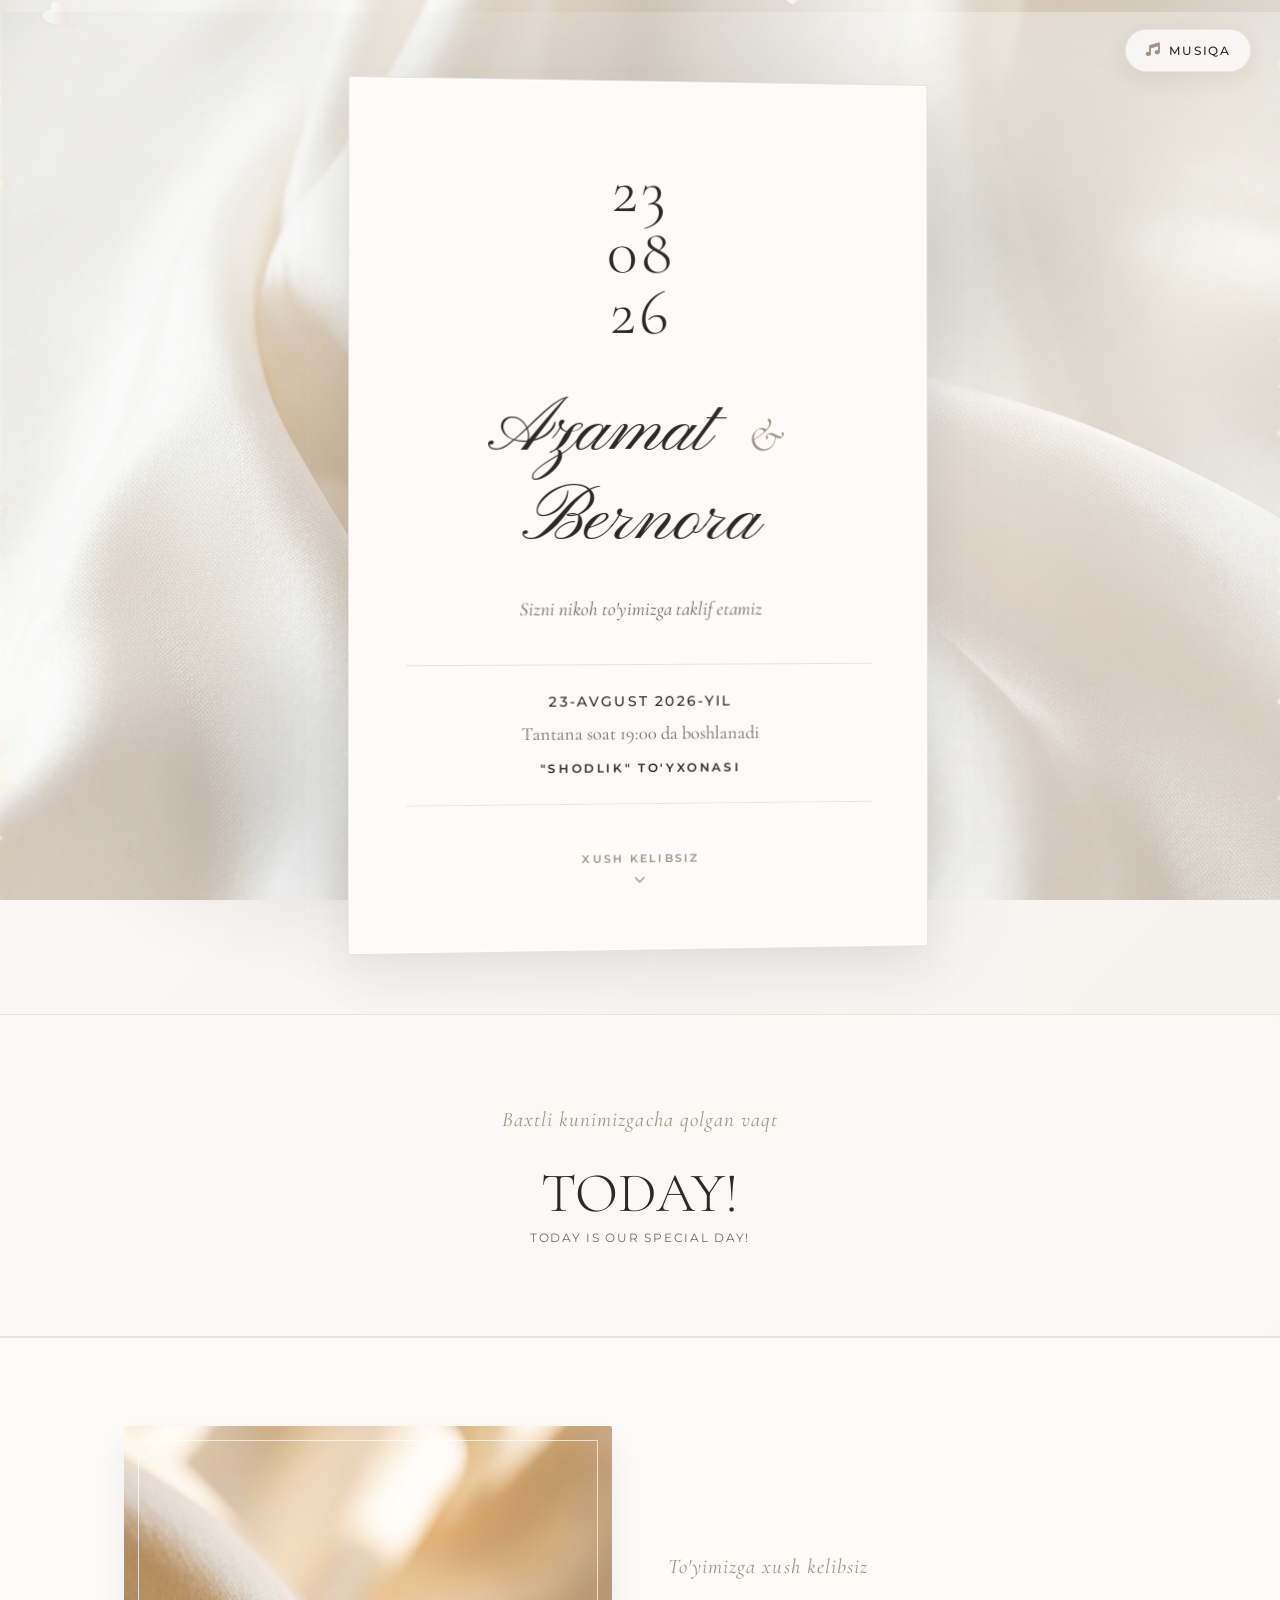
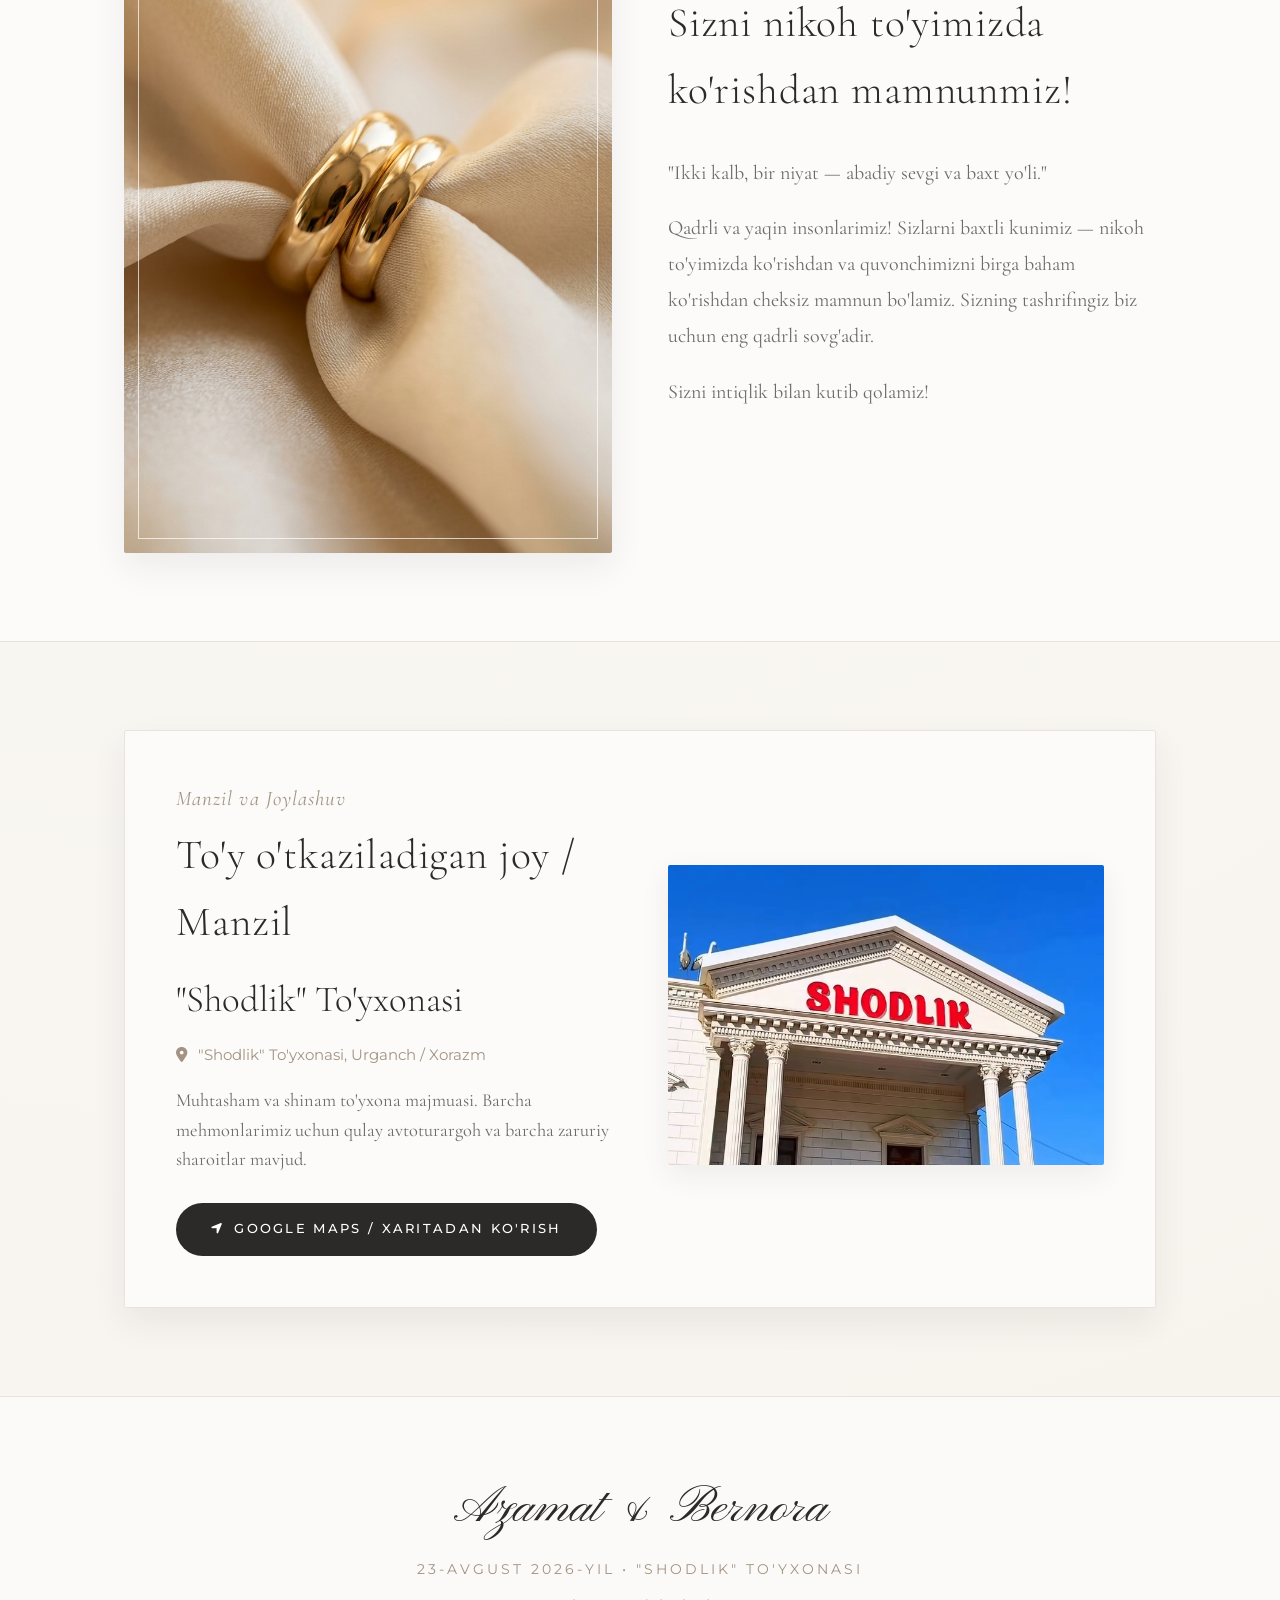
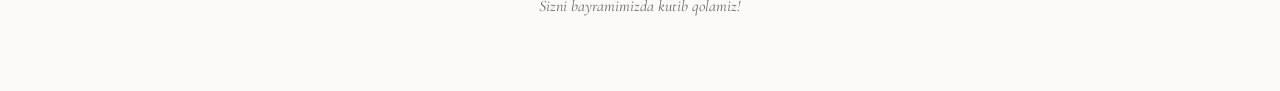
==== index.html @ 4d007c78 "Add files via upload" ====
<!DOCTYPE html>
<html lang="uz">
<head>
    <meta charset="UTF-8">
    <meta name="viewport" content="width=device-width, initial-scale=1.0, maximum-scale=1.0, user-scalable=no">
    <title>Azamat & Bernora — Nikoh To'yiga Taklifnoma | 23-Avgust 2026</title>
    <meta name="description" content="Azamat va Bernoraning nikoh to'yiga taklifnoma. 23-Avgust 2026-yil, 'Shodlik' To'yxonasi.">
    
    <!-- Google Fonts -->
    <link rel="preconnect" href="https://fonts.googleapis.com">
    <link rel="preconnect" href="https://fonts.gstatic.com" crossorigin>
    <link href="https://fonts.googleapis.com/css2?family=Alex+Brush&family=Cormorant+Garamond:ital,wght@0,300;0,400;0,500;0,600;1,300;1,400&family=Montserrat:wght@200;300;400;500;600&family=Pinyon+Script&display=swap" rel="stylesheet">
    
    <!-- Font Awesome Icons -->
    <link rel="stylesheet" href="https://cdnjs.cloudflare.com/ajax/libs/font-awesome/6.4.0/css/all.min.css">
    
    <!-- Stylesheet -->
    <link rel="stylesheet" href="styles.css">
</head>
<body>

    <!-- Preloaded Audio Element -->
    <audio id="bgAudio" preload="auto" loop>
        <source src="assets/music.mp3" type="audio/mpeg">
    </audio>

    <!-- LAYER 1: Dynamic Light Flares & Dust Particles Canvas -->
    <canvas id="lightDustCanvas" class="light-dust-canvas"></canvas>

    <!-- LAYER 2: Gentle Floating Organic Petals Canvas -->
    <canvas id="petalsCanvas" class="petals-canvas"></canvas>

    <!-- Floating Background Sunlight Flare -->
    <div class="sun-flare"></div>

    <!-- Ambient Audio Player Toggle -->
    <div class="audio-control" id="audioToggle" title="Musiqa">
        <div class="audio-icon">
            <i class="fas fa-music"></i>
        </div>
        <span class="audio-text">Musiqa</span>
        <div class="sound-wave hidden" id="soundWave">
            <span></span><span></span><span></span>
        </div>
    </div>

    <!-- MAIN PARALLAX WRAPPER -->
    <div class="page-wrapper" id="parallaxWrapper">

        <!-- ==========================================================================
             SECTION 1: HERO INVITATION CARD (AZAMAT & BERNARA • 23 AUGUST 2026 • 19:00)
             ========================================================================== -->
        <section class="hero-section" id="hero">
            
            <!-- Parallax Layer 2: Automatic Breathing Sunlight Shadow Overlay -->
            <div class="decor-layer" id="decorLayer" data-speed="0.3">
                <div class="sun-shadow-overlay"></div>
                <!-- Organic Soft Leaf Shadow Shapes -->
                <div class="leaf-shadow shadow-top-right"></div>
                <div class="leaf-shadow shadow-bottom-left"></div>
            </div>

            <!-- Parallax Layer 3: Automatic Smooth Floating Invitation Card -->
            <div class="card-container" id="cardContainer" data-speed="1.0">
                
                <!-- Card Drop Shadow -->
                <div class="card-shadow" id="cardShadow"></div>

                <!-- Main Paper Invitation Card -->
                <article class="invitation-card" id="heroCard">

                    <!-- Vertical Stylized Date (23 / 08 / 26) -->
                    <div class="date-vertical-badge">
                        <span class="date-num">23</span>
                        <span class="date-num">08</span>
                        <span class="date-num">26</span>
                    </div>

                    <!-- Calligraphy Couple Names -->
                    <h1 class="couple-names">
                        <span class="name-mary">Azamat</span>
                        <span class="ampersand">&</span>
                        <span class="name-tobias">Bernora</span>
                    </h1>

                    <!-- Invitation Lead Text -->
                    <p class="invite-lead">
                        Sizni nikoh to'yimizga taklif etamiz
                    </p>

                    <!-- Date / Time / Location Details -->
                    <div class="event-hero-meta">
                        <div class="meta-date">23-Avgust 2026-yil</div>
                        <div class="meta-time">Tantana soat 19:00 da boshlanadi</div>
                        <div class="meta-location">"SHODLIK" TO'YXONASI</div>
                    </div>

                    <!-- Scroll Indicator -->
                    <a href="#countdown" class="scroll-down-btn" aria-label="Xush kelibsiz">
                        <span>XUSH KELIBSIZ</span>
                        <i class="fas fa-chevron-down"></i>
                    </a>
                </article>
            </div>
        </section>

        <!-- ==========================================================================
             COUNTDOWN TIMER SECTION
             ========================================================================== -->
        <section class="section countdown-section reveal" id="countdown">
            <div class="container text-center">
                <span class="section-subtitle">Baxtli kunimizgacha qolgan vaqt</span>
                <div class="timer-grid" id="countdownTimer">
                    <div class="timer-box">
                        <span class="timer-number" id="days">00</span>
                        <span class="timer-label">kun / days</span>
                    </div>
                    <div class="timer-colon">:</div>
                    <div class="timer-box">
                        <span class="timer-number" id="hours">00</span>
                        <span class="timer-label">soat / hours</span>
                    </div>
                    <div class="timer-colon">:</div>
                    <div class="timer-box">
                        <span class="timer-number" id="minutes">00</span>
                        <span class="timer-label">daqiqa / mins</span>
                    </div>
                    <div class="timer-colon">:</div>
                    <div class="timer-box">
                        <span class="timer-number" id="seconds">00</span>
                        <span class="timer-label">soniya / secs</span>
                    </div>
                </div>
            </div>
        </section>

        <!-- ==========================================================================
             SECTION 2: WELCOME SECTION (ПРИВЕТСТВИЕ НА УЗБЕКСКОМ)
             ========================================================================== -->
        <section class="section story-section" id="welcome">
            <div class="container grid-2-col align-center reveal">
                <div class="story-image-wrap">
                    <div class="image-frame">
                        <img src="assets/images/rings.jpg" alt="Nikoh uzuklari" class="story-img">
                    </div>
                </div>
                <div class="story-content">
                    <span class="section-subtitle">To'yimizga xush kelibsiz</span>
                    <h2 class="section-title text-left">Sizni nikoh to'yimizda ko'rishdan mamnunmiz!</h2>
                    <p class="story-text">
                        "Ikki kalb, bir niyat — abadiy sevgi va baxt yo'li."
                    </p>
                    <p class="story-text">
                        Qadrli va yaqin insonlarimiz! Sizlarni baxtli kunimiz — nikoh to'yimizda ko'rishdan va quvonchimizni birga baham ko'rishdan cheksiz mamnun bo'lamiz. Sizning tashrifingiz biz uchun eng qadrli sovg'adir.
                    </p>
                    <p class="story-text">
                        Sizni intiqlik bilan kutib qolamiz!
                    </p>
                </div>
            </div>
        </section>

        <!-- ==========================================================================
             SECTION 3: VENUE & LOCATION SECTION ("SHODLIK" TO'YXONASI)
             ========================================================================== -->
        <section class="section venue-section" id="location">
            <div class="container">
                <div class="venue-card-wrapper grid-2-col align-center reveal">
                    <div class="venue-details">
                        <span class="section-subtitle">Manzil va Joylashuv</span>
                        <h2 class="section-title text-left" style="margin-bottom: 1rem;">To'y o'tkaziladigan joy / Manzil</h2>
                        <h3 class="venue-name">"Shodlik" To'yxonasi</h3>
                        <p class="venue-address">
                            <i class="fas fa-map-marker-alt"></i> "Shodlik" To'yxonasi, Urganch / Xorazm
                        </p>
                        <p class="venue-info">
                            Muhtasham va shinam to'yxona majmuasi. Barcha mehmonlarimiz uchun qulay avtoturargoh va barcha zaruriy sharoitlar mavjud.
                        </p>
                        <div class="venue-buttons">
                            <a href="https://www.google.com/maps/place/Shodlik/@41.5597446,60.5866261,199m/data=!3m1!1e3!4m6!3m5!1s0x41dfc90032ce7e97:0xc4954acc0810d1e5!8m2!3d41.5597502!4d60.5870968!16s%2Fg%2F11y0bfdw9y" target="_blank" rel="noopener noreferrer" class="btn btn-primary">
                                <i class="fas fa-location-arrow"></i> Google Maps / Xaritadan ko'rish
                            </a>
                        </div>
                    </div>
                    <div class="venue-image">
                        <img src="assets/images/venue.png" alt="'Shodlik' To'yxonasi" class="venue-img">
                    </div>

                </div>
            </div>
        </section>

        <!-- ==========================================================================
             FOOTER
             ========================================================================== -->
        <footer class="footer">
            <div class="container text-center">
                <h3 class="footer-names">Azamat & Bernora</h3>
                <p class="footer-date">23-Avgust 2026-yil • "Shodlik" To'yxonasi</p>
                <p class="footer-copy">Sizni bayramimizda kutib qolamiz!</p>
            </div>
        </footer>

    </div>

    <!-- JavaScript -->
    <script src="script.js"></script>
</body>
</html>
---- styles.css ----
/* ==========================================================================
   REFINE ELEGANCE — WEDDING INVITATION STYLESHEET
   Inspiration: Organic Silk, Sunlight, Shadows, Fine Art Calligraphy
   ========================================================================== */

:root {
    /* Color Palette */
    --color-bg-silk: #F7F4EE;
    --color-card-bg: #FCFBF9;
    --color-text-main: #2C2A29;
    --color-text-muted: #6E6A66;
    --color-accent-gold: #C5A059;
    --color-accent-taupe: #A39382;
    --color-border: #E8E3DC;
    --color-shadow: rgba(44, 42, 41, 0.07);
    --color-shadow-deep: rgba(0, 0, 0, 0.12);
    
    /* Typography */
    --font-serif: 'Cormorant Garamond', Georgia, serif;
    --font-script: 'Pinyon Script', 'Alex Brush', cursive;
    --font-sans: 'Montserrat', -apple-system, sans-serif;
    
    /* Layout & Radius */
    --radius-card: 2px;
    --radius-pill: 50px;
    --transition: all 0.5s cubic-bezier(0.16, 1, 0.3, 1);
}

/* Reset & Base Styles */
*, *::before, *::after {
    box-sizing: border-box;
    margin: 0;
    padding: 0;
}

html {
    scroll-behavior: smooth;
    font-size: 16px;
}

body {
    font-family: var(--font-sans);
    background-color: var(--color-bg-silk);
    background-image: url('assets/images/background.jpg');
    background-size: cover;
    background-position: center;
    background-attachment: fixed;
    color: var(--color-text-main);
    line-height: 1.6;
    overflow-x: hidden;
    -webkit-font-smoothing: antialiased;
    perspective: 1000px;
}

/* Silk Texture Overlay Filter */
body::before {
    content: '';
    position: fixed;
    inset: 0;
    background: radial-gradient(circle at 20% 20%, rgba(255, 255, 255, 0.4) 0%, rgba(247, 244, 238, 0.7) 100%);
    pointer-events: none;
    z-index: 0;
}

/* Canvas Overlays */
.light-dust-canvas,
.petals-canvas {
    position: fixed;
    inset: 0;
    pointer-events: none;
    z-index: 5;
}

.petals-canvas {
    z-index: 6;
}

/* Sunlight Lens Flare Background Glow */
.sun-flare {
    position: fixed;
    top: -100px;
    right: -100px;
    width: 600px;
    height: 600px;
    background: radial-gradient(circle, rgba(255, 250, 235, 0.6) 0%, rgba(255, 245, 220, 0.2) 50%, transparent 70%);
    pointer-events: none;
    z-index: 2;
    filter: blur(40px);
    animation: sunGlow 10s infinite alternate ease-in-out;
}

@keyframes sunGlow {
    0% { transform: scale(1) translate(0, 0); opacity: 0.7; }
    100% { transform: scale(1.15) translate(-30px, 30px); opacity: 0.95; }
}

/* ==========================================================================
   LUXURY WELCOME ENVELOPE OVERLAY
   ========================================================================== */
.welcome-overlay {
    position: fixed;
    inset: 0;
    z-index: 9999;
    background-color: var(--color-bg-silk);
    background-image: url('assets/images/background.jpg');
    background-size: cover;
    background-position: center;
    display: flex;
    align-items: center;
    justify-content: center;
    padding: 1.5rem;
    transition: opacity 1s cubic-bezier(0.16, 1, 0.3, 1), transform 1s cubic-bezier(0.16, 1, 0.3, 1);
}

.welcome-overlay.fade-out {
    opacity: 0;
    pointer-events: none;
    transform: scale(1.05);
}

.welcome-card {
    background: var(--color-card-bg);
    border: 1px solid var(--color-border);
    padding: 3.5rem 2.5rem;
    border-radius: var(--radius-card);
    box-shadow: 0 30px 60px rgba(0, 0, 0, 0.12);
    max-width: 440px;
    width: 100%;
    position: relative;
}

.welcome-monogram {
    font-family: var(--font-serif);
    font-size: 2.2rem;
    color: var(--color-accent-taupe);
    letter-spacing: 0.1em;
    margin-bottom: 0.8rem;
    font-style: italic;
}

.welcome-title {
    font-family: var(--font-script);
    font-size: 3.5rem;
    font-weight: 400;
    color: var(--color-text-main);
    line-height: 1.1;
    margin-bottom: 0.5rem;
}

.welcome-subtitle {
    font-family: var(--font-sans);
    font-size: 0.75rem;
    letter-spacing: 0.2em;
    text-transform: uppercase;
    color: var(--color-text-muted);
    margin-bottom: 2.2rem;
}

.btn-welcome {
    background: var(--color-text-main);
    color: #ffffff;
    padding: 1.1rem 2.2rem;
    font-size: 0.85rem;
    letter-spacing: 0.18em;
    width: 100%;
    justify-content: center;
    box-shadow: 0 6px 20px rgba(0, 0, 0, 0.15);
}

.btn-welcome:hover {
    background: var(--color-accent-taupe);
    transform: translateY(-2px);
}

/* Main Container Wrapper */

.page-wrapper {
    position: relative;
    z-index: 10;
    will-change: transform;
}

.container {
    max-width: 1080px;
    margin: 0 auto;
    padding: 0 1.5rem;
}

.grid-2-col {
    display: grid;
    grid-template-columns: 1fr 1fr;
    gap: 3.5rem;
}

.align-center { align-items: center; }
.text-center { text-align: center; }
.text-left { text-align: left; }
.mb-4 { margin-bottom: 2rem; }
.mt-5 { margin-top: 3rem; }

/* Audio Floating Control Button */
.audio-control {
    position: fixed;
    top: 1.8rem;
    right: 1.8rem;
    z-index: 100;
    display: flex;
    align-items: center;
    gap: 0.6rem;
    padding: 0.6rem 1.2rem;
    background: rgba(252, 251, 249, 0.85);
    backdrop-filter: blur(12px);
    border: 1px solid rgba(232, 227, 220, 0.8);
    border-radius: var(--radius-pill);
    box-shadow: 0 6px 25px var(--color-shadow);
    cursor: pointer;
    transition: var(--transition);
}

.audio-control:hover {
    transform: translateY(-2px);
    background: #ffffff;
    box-shadow: 0 8px 30px var(--color-shadow-deep);
}

.audio-icon {
    font-size: 0.85rem;
    color: var(--color-accent-taupe);
}

.audio-text {
    font-size: 0.75rem;
    letter-spacing: 0.15em;
    text-transform: uppercase;
    color: var(--color-text-main);
    font-weight: 500;
}

.sound-wave {
    display: flex;
    align-items: flex-end;
    gap: 2px;
    height: 12px;
}

.sound-wave span {
    width: 2px;
    background-color: var(--color-accent-gold);
    animation: wave 1s infinite ease-in-out;
}

.sound-wave span:nth-child(1) { height: 60%; animation-delay: 0.1s; }
.sound-wave span:nth-child(2) { height: 100%; animation-delay: 0.3s; }
.sound-wave span:nth-child(3) { height: 40%; animation-delay: 0.2s; }

@keyframes wave {
    0%, 100% { transform: scaleY(0.4); }
    50% { transform: scaleY(1); }
}

.hidden { display: none !important; }

/* Section Base */
.section {
    padding: 5.5rem 0;
    position: relative;
}

.section-subtitle {
    display: block;
    font-family: var(--font-serif);
    font-style: italic;
    font-size: 1.3rem;
    color: var(--color-accent-taupe);
    margin-bottom: 0.4rem;
    letter-spacing: 0.05em;
}

.section-title {
    font-family: var(--font-serif);
    font-size: 2.6rem;
    font-weight: 300;
    color: var(--color-text-main);
    margin-bottom: 2rem;
    letter-spacing: 0.02em;
}

/* ==========================================================================
   SECTION 1: HERO INVITATION CARD (CLEAN PAPER CARD)
   ========================================================================== */
.hero-section {
    min-height: 100vh;
    display: flex;
    align-items: center;
    justify-content: center;
    padding: 4.5rem 1.5rem;
    position: relative;
    overflow: hidden;
}

.card-container {
    position: relative;
    max-width: 580px;
    width: 100%;
    z-index: 4;
    perspective: 1200px;
}

.card-shadow {
    position: absolute;
    inset: -20px;
    background: rgba(44, 42, 41, 0.05);
    filter: blur(35px);
    border-radius: 30px;
    z-index: 1;
}

.invitation-card {
    position: relative;
    z-index: 2;
    background-color: var(--color-card-bg);
    padding: 5rem 3.5rem 4rem;
    border-radius: var(--radius-card);
    box-shadow: 
        0 25px 50px rgba(0, 0, 0, 0.06),
        0 2px 6px rgba(0, 0, 0, 0.02),
        inset 0 0 0 1px rgba(255, 255, 255, 0.9);
    text-align: center;
    border: 1px solid var(--color-border);
    transition: transform 0.6s cubic-bezier(0.16, 1, 0.3, 1), box-shadow 0.6s ease;
    transform-style: preserve-3d;
}

.invitation-card:hover {
    box-shadow: 0 35px 70px rgba(0, 0, 0, 0.1);
}



/* Dynamic Sunlight & Organic Leaf Shadows Layer */
.decor-layer {
    position: absolute;
    inset: 0;
    pointer-events: none;
    z-index: 2;
    overflow: hidden;
}

.leaf-shadow {
    position: absolute;
    pointer-events: none;
    background: radial-gradient(ellipse at center, rgba(44, 42, 41, 0.14) 0%, rgba(44, 42, 41, 0.04) 55%, transparent 80%);
    filter: blur(25px);
    border-radius: 50%;
    animation: shadowBreathe 10s infinite ease-in-out alternate;
}

.shadow-top-right {
    top: 5%;
    right: 5%;
    width: 450px;
    height: 350px;
    transform: rotate(-20deg);
}

.shadow-bottom-left {
    bottom: 8%;
    left: 5%;
    width: 400px;
    height: 300px;
    transform: rotate(15deg);
    animation-delay: 4s;
}

@keyframes shadowBreathe {
    0% { transform: scale(1) translate(0, 0) rotate(0deg); opacity: 0.7; }
    50% { transform: scale(1.1) translate(15px, 20px) rotate(3deg); opacity: 0.9; }
    100% { transform: scale(0.95) translate(-10px, -10px) rotate(-2deg); opacity: 0.6; }
}

/* Dynamic Leaf & Shadow Overlay over Card */
.sun-shadow-overlay {
    position: absolute;
    inset: 0;
    background: 
        radial-gradient(ellipse at 85% 15%, rgba(255, 255, 255, 0.4) 0%, transparent 60%),
        linear-gradient(135deg, rgba(0, 0, 0, 0.02) 0%, transparent 40%, rgba(0, 0, 0, 0.01) 100%);
    pointer-events: none;
}


/* Main Card Container */
.card-container {
    position: relative;
    max-width: 580px;
    width: 100%;
    z-index: 4;
    perspective: 1200px;
}

.card-shadow {
    position: absolute;
    inset: -20px;
    background: rgba(44, 42, 41, 0.05);
    filter: blur(35px);
    border-radius: 30px;
    z-index: 1;
}

.invitation-card {
    position: relative;
    z-index: 2;
    background-color: var(--color-card-bg);
    padding: 5rem 3.5rem 4rem;
    border-radius: var(--radius-card);
    box-shadow: 
        0 25px 50px rgba(0, 0, 0, 0.06),
        0 2px 6px rgba(0, 0, 0, 0.02),
        inset 0 0 0 1px rgba(255, 255, 255, 0.9);
    text-align: center;
    border: 1px solid var(--color-border);
    transition: transform 0.6s cubic-bezier(0.16, 1, 0.3, 1), box-shadow 0.6s ease;
    transform-style: preserve-3d;
}

.invitation-card:hover {
    box-shadow: 0 35px 70px rgba(0, 0, 0, 0.1);
}

/* Vertical Date (10 / 05 / 26 matching reference image_0.png) */
.date-vertical-badge {
    display: flex;
    flex-direction: column;
    align-items: center;
    justify-content: center;
    gap: 0rem;
    margin-bottom: 2.8rem;
}

.date-num {
    font-family: var(--font-serif);
    font-size: 4rem;
    font-weight: 300;
    line-height: 0.95;
    color: var(--color-text-main);
    letter-spacing: 0.05em;
}

.card-header-subtitle {
    font-family: var(--font-sans);
    font-size: 0.72rem;
    font-weight: 400;
    letter-spacing: 0.2em;
    text-transform: lowercase;
    color: var(--color-text-muted);
    margin-bottom: 1.4rem;
}

/* Calligraphy Couple Names (Mary & Tobias) */
.couple-names {
    font-family: var(--font-script);
    font-size: 4.8rem;
    font-weight: 400;
    color: var(--color-text-main);
    line-height: 1.15;
    margin-bottom: 1.8rem;
    word-spacing: 0.1em;
}

.couple-names .ampersand {
    font-family: var(--font-serif);
    font-style: italic;
    font-size: 3rem;
    color: var(--color-accent-taupe);
    margin: 0 0.5rem;
    font-weight: 300;
}

.invite-lead {
    font-family: var(--font-serif);
    font-size: 1.2rem;
    color: var(--color-text-muted);
    font-style: italic;
    margin-bottom: 2.5rem;
    max-width: 440px;
    margin-left: auto;
    margin-right: auto;
}

.event-hero-meta {
    border-top: 1px solid var(--color-border);
    border-bottom: 1px solid var(--color-border);
    padding: 1.6rem 0;
    margin-bottom: 2.5rem;
}

.meta-date {
    font-family: var(--font-sans);
    font-size: 0.85rem;
    font-weight: 500;
    letter-spacing: 0.16em;
    text-transform: uppercase;
    color: var(--color-text-main);
    margin-bottom: 0.4rem;
}

.meta-time {
    font-family: var(--font-serif);
    font-size: 1.15rem;
    color: var(--color-text-muted);
    margin-bottom: 0.6rem;
}

.meta-location {
    font-family: var(--font-sans);
    font-size: 0.75rem;
    font-weight: 600;
    letter-spacing: 0.22em;
    text-transform: uppercase;
    color: var(--color-text-main);
}

.card-footer-note {
    font-family: var(--font-sans);
    font-size: 0.8rem;
    letter-spacing: 0.28em;
    text-transform: lowercase;
    color: var(--color-text-muted);
    margin-bottom: 2.5rem;
}

.scroll-down-btn {
    display: inline-flex;
    flex-direction: column;
    align-items: center;
    gap: 0.4rem;
    text-decoration: none;
    color: var(--color-accent-taupe);
    font-size: 0.7rem;
    letter-spacing: 0.2em;
    font-weight: 600;
    transition: var(--transition);
}

.scroll-down-btn i {
    animation: bounce 2s infinite;
}

.scroll-down-btn:hover {
    color: var(--color-text-main);
}

@keyframes bounce {
    0%, 20%, 50%, 80%, 100% { transform: translateY(0); }
    40% { transform: translateY(6px); }
    60% { transform: translateY(3px); }
}

/* ==========================================================================
   COUNTDOWN TIMER
   ========================================================================== */
.countdown-section {
    background: rgba(252, 251, 249, 0.6);
    backdrop-filter: blur(8px);
    border-top: 1px solid var(--color-border);
    border-bottom: 1px solid var(--color-border);
}

.timer-grid {
    display: flex;
    align-items: center;
    justify-content: center;
    gap: 1.8rem;
    margin-top: 1.8rem;
}

.timer-box {
    display: flex;
    flex-direction: column;
    align-items: center;
    min-width: 95px;
}

.timer-number {
    font-family: var(--font-serif);
    font-size: 3.5rem;
    font-weight: 300;
    color: var(--color-text-main);
    line-height: 1;
}

.timer-label {
    font-size: 0.72rem;
    letter-spacing: 0.15em;
    text-transform: uppercase;
    color: var(--color-text-muted);
    margin-top: 0.5rem;
}

.timer-colon {
    font-family: var(--font-serif);
    font-size: 2.8rem;
    color: var(--color-accent-taupe);
    margin-bottom: 1.5rem;
}

/* ==========================================================================
   TIMELINE SCHEDULE & VENUE MAP
   ========================================================================== */
.timeline-wrapper {
    max-width: 720px;
    margin: 3rem auto 0;
    position: relative;
}

.timeline-wrapper::before {
    content: '';
    position: absolute;
    top: 0;
    bottom: 0;
    left: 110px;
    width: 1px;
    background: var(--color-border);
}

.timeline-item {
    display: flex;
    align-items: flex-start;
    gap: 2.5rem;
    margin-bottom: 2.5rem;
    position: relative;
}

.time-badge {
    min-width: 85px;
    font-family: var(--font-serif);
    font-size: 1.45rem;
    color: var(--color-accent-taupe);
    text-align: right;
    font-weight: 500;
}

.timeline-card {
    background: var(--color-card-bg);
    padding: 1.6rem 2rem;
    border-radius: var(--radius-card);
    border: 1px solid var(--color-border);
    box-shadow: 0 4px 18px var(--color-shadow);
    flex: 1;
    position: relative;
    transition: var(--transition);
}

.timeline-card:hover {
    transform: translateX(4px);
    box-shadow: 0 8px 25px var(--color-shadow-deep);
}

.timeline-card h3 {
    font-family: var(--font-serif);
    font-size: 1.45rem;
    font-weight: 400;
    color: var(--color-text-main);
    margin-bottom: 0.4rem;
}

.timeline-card p {
    font-size: 0.9rem;
    color: var(--color-text-muted);
}

.icon-circle {
    position: absolute;
    left: -48px;
    top: 1.3rem;
    width: 32px;
    height: 32px;
    border-radius: 50%;
    background: var(--color-card-bg);
    border: 1px solid var(--color-accent-taupe);
    display: flex;
    align-items: center;
    justify-content: center;
    font-size: 0.75rem;
    color: var(--color-accent-taupe);
}

/* Venue Card */
.venue-card-wrapper {
    background: var(--color-card-bg);
    border: 1px solid var(--color-border);
    border-radius: var(--radius-card);
    padding: 3.2rem;
    box-shadow: 0 15px 35px var(--color-shadow);
}

.venue-name {
    font-family: var(--font-serif);
    font-size: 2.3rem;
    font-weight: 300;
    margin-bottom: 0.8rem;
}

.venue-address {
    font-size: 0.95rem;
    color: var(--color-accent-taupe);
    margin-bottom: 1.2rem;
}

.venue-address i { margin-right: 0.4rem; }

.venue-info {
    font-family: var(--font-serif);
    font-size: 1.15rem;
    color: var(--color-text-muted);
    margin-bottom: 1.8rem;
}

.btn {
    display: inline-flex;
    align-items: center;
    gap: 0.6rem;
    padding: 1rem 2.2rem;
    font-family: var(--font-sans);
    font-size: 0.8rem;
    letter-spacing: 0.18em;
    text-transform: uppercase;
    font-weight: 500;
    border-radius: var(--radius-pill);
    text-decoration: none;
    cursor: pointer;
    transition: var(--transition);
    border: none;
}

.btn-primary {
    background: var(--color-text-main);
    color: #ffffff;
}

.btn-primary:hover {
    background: var(--color-accent-taupe);
    transform: translateY(-2px);
    box-shadow: 0 8px 25px rgba(0,0,0,0.15);
}

.venue-img {
    width: 100%;
    border-radius: var(--radius-card);
    object-fit: cover;
    height: 300px;
    box-shadow: 0 10px 30px var(--color-shadow);
}

/* ==========================================================================
   SECTION 3: OUR STORY & PHOTO
   ========================================================================== */
.story-section {
    background: var(--color-card-bg);
    border-top: 1px solid var(--color-border);
    border-bottom: 1px solid var(--color-border);
}

.image-frame {
    position: relative;
    border-radius: var(--radius-card);
    overflow: hidden;
    box-shadow: 0 15px 35px var(--color-shadow);
}

.image-frame::after {
    content: '';
    position: absolute;
    inset: 14px;
    border: 1px solid rgba(255, 255, 255, 0.7);
    pointer-events: none;
}

.story-img {
    width: 100%;
    height: auto;
    display: block;
    object-fit: cover;
    transition: var(--transition);
}

.story-img:hover {
    transform: scale(1.03);
}

.story-text {
    font-family: var(--font-serif);
    font-size: 1.25rem;
    color: var(--color-text-muted);
    line-height: 1.8;
    margin-bottom: 1.2rem;
}

/* ==========================================================================
   DRESS CODE
   ========================================================================== */
.dresscode-desc {
    max-width: 620px;
    margin: 0 auto 2.8rem;
    font-family: var(--font-serif);
    font-size: 1.2rem;
    color: var(--color-text-muted);
}

.palette-grid {
    display: flex;
    justify-content: center;
    gap: 2.2rem;
    flex-wrap: wrap;
}

.palette-swatch {
    display: flex;
    flex-direction: column;
    align-items: center;
    gap: 0.8rem;
}

.swatch-circle {
    width: 68px;
    height: 68px;
    border-radius: 50%;
    background-color: var(--swatch-color);
    box-shadow: 0 6px 20px var(--color-shadow);
    border: 3px solid #ffffff;
    transition: var(--transition);
}

.palette-swatch:hover .swatch-circle {
    transform: scale(1.15) translateY(-3px);
    box-shadow: 0 10px 25px var(--color-shadow-deep);
}

.swatch-name {
    font-size: 0.75rem;
    letter-spacing: 0.1em;
    text-transform: uppercase;
    color: var(--color-text-muted);
}

/* ==========================================================================
   SECTION 4: RSVP REGISTRATION (MATCHING HERO CARD STYLE)
   ========================================================================== */
.rsvp-card {
    padding: 4.5rem 3.5rem !important;
}

.rsvp-intro {
    font-family: var(--font-serif);
    font-size: 1.2rem;
    color: var(--color-text-muted);
    font-style: italic;
    margin-bottom: 2.8rem;
}

.rsvp-form {
    text-align: left;
    display: flex;
    flex-direction: column;
    gap: 2rem;
}

.form-group label {
    display: block;
    font-size: 0.8rem;
    letter-spacing: 0.12em;
    text-transform: uppercase;
    font-weight: 600;
    color: var(--color-text-main);
    margin-bottom: 0.7rem;
}

.form-group input[type="text"],
.form-group select {
    width: 100%;
    padding: 1rem 1.3rem;
    border: 1px solid var(--color-border);
    border-radius: 4px;
    font-family: var(--font-sans);
    font-size: 0.95rem;
    background: #FAFAFA;
    color: var(--color-text-main);
    transition: var(--transition);
}

.form-group input[type="text"]:focus,
.form-group select:focus {
    outline: none;
    border-color: var(--color-accent-taupe);
    background: #ffffff;
    box-shadow: 0 0 0 3px rgba(163, 147, 130, 0.18);
}

.radio-options {
    display: flex;
    flex-direction: column;
    gap: 0.9rem;
}

.radio-card {
    display: flex;
    align-items: center;
    gap: 0.9rem;
    padding: 1rem 1.3rem;
    border: 1px solid var(--color-border);
    border-radius: 4px;
    cursor: pointer;
    transition: var(--transition);
    background: #FAFAFA;
}

.radio-card:hover {
    border-color: var(--color-accent-taupe);
    background: #ffffff;
    transform: translateY(-1px);
}

.radio-card input {
    accent-color: var(--color-accent-taupe);
    width: 18px;
    height: 18px;
}

.checkbox-options {
    display: grid;
    grid-template-columns: 1fr 1fr;
    gap: 0.9rem;
}

.checkbox-card {
    display: flex;
    align-items: center;
    gap: 0.7rem;
    font-size: 0.88rem;
    cursor: pointer;
}

.checkbox-card input {
    accent-color: var(--color-accent-taupe);
    width: 16px;
    height: 16px;
}

.btn-submit {
    width: 100%;
    justify-content: center;
    background: var(--color-text-main);
    color: #ffffff;
    margin-top: 1rem;
    padding: 1.15rem;
    font-size: 0.85rem;
}

.btn-submit:hover {
    background: var(--color-accent-taupe);
}

/* Footer */
.footer {
    padding: 4.5rem 0;
    border-top: 1px solid var(--color-border);
    background: rgba(252, 251, 249, 0.85);
}

.footer-names {
    font-family: var(--font-script);
    font-size: 3.2rem;
    font-weight: 400;
    color: var(--color-text-main);
    margin-bottom: 0.5rem;
}

.footer-date {
    font-size: 0.85rem;
    letter-spacing: 0.22em;
    color: var(--color-accent-taupe);
    margin-bottom: 0.8rem;
    text-transform: uppercase;
}

.footer-copy {
    font-family: var(--font-serif);
    font-style: italic;
    color: var(--color-text-muted);
}

/* Modal Popup */
.modal {
    position: fixed;
    inset: 0;
    background: rgba(0, 0, 0, 0.45);
    backdrop-filter: blur(6px);
    display: flex;
    align-items: center;
    justify-content: center;
    z-index: 1000;
    opacity: 0;
    pointer-events: none;
    transition: var(--transition);
}

.modal.active {
    opacity: 1;
    pointer-events: auto;
}

.modal-content {
    background: var(--color-card-bg);
    padding: 3.5rem 2.8rem;
    border-radius: var(--radius-card);
    max-width: 480px;
    width: 90%;
    box-shadow: 0 30px 60px rgba(0, 0, 0, 0.25);
    transform: scale(0.9);
    transition: var(--transition);
}

.modal.active .modal-content {
    transform: scale(1);
}

.modal-icon {
    font-size: 3.2rem;
    color: var(--color-accent-gold);
    margin-bottom: 1rem;
}

.modal-content h3 {
    font-family: var(--font-serif);
    font-size: 2.2rem;
    font-weight: 300;
    margin-bottom: 0.8rem;
}

.modal-content p {
    font-family: var(--font-serif);
    font-size: 1.15rem;
    color: var(--color-text-muted);
    margin-bottom: 2rem;
}

/* Scroll Reveal */
.reveal {
    opacity: 0;
    transform: translateY(45px);
    transition: opacity 0.9s cubic-bezier(0.16, 1, 0.3, 1), transform 0.9s cubic-bezier(0.16, 1, 0.3, 1);
}

.reveal.active {
    opacity: 1;
    transform: translateY(0);
}

/* ==========================================================================
   MOBILE ADAPTATION & RESPONSIVE DESIGN (HYPER-POLISHED MOBILE FIRST)
   ========================================================================== */

/* Universal Touch & Overflow Optimizations */
html, body {
    overflow-x: hidden !important;
    width: 100%;
    -webkit-tap-highlight-color: transparent;
}

/* Touch Active Feedback for Mobile Controls */
.btn:active,
.radio-card:active,
.audio-control:active,
.swatch-circle:active {
    transform: scale(0.96) !important;
    transition: transform 0.15s ease !important;
}

@media (max-width: 768px) {
    /* Safe Area & Layout Padding */
    .container { 
        padding: 0 1rem; 
    }
    
    .grid-2-col { 
        grid-template-columns: 1fr; 
        gap: 2.2rem; 
    }
    
    .section { 
        padding: 3.5rem 0; 
    }

    .section-title {
        font-size: clamp(1.8rem, 6.5vw, 2.3rem);
        margin-bottom: 1.5rem;
    }

    /* Fixed Floating Music Player (Notch Safe) */
    .audio-control {
        top: max(1rem, env(safe-area-inset-top));
        right: 1rem;
        padding: 0.45rem 0.95rem;
        backdrop-filter: blur(16px);
        -webkit-backdrop-filter: blur(16px);
        box-shadow: 0 4px 20px rgba(0, 0, 0, 0.08);
    }

    .audio-text {
        font-size: 0.7rem;
    }

    /* Hero Section Card Mobile Optimization */
    .hero-section {
        padding: 3.2rem 0.6rem 2.2rem;
        min-height: calc(100vh - 20px);
    }

    .card-container {
        max-width: 94vw;
        margin: 0 auto;
    }

    .invitation-card {
        padding: 2.8rem 1.2rem 2.2rem;
        border-radius: var(--radius-card);
    }

    .date-vertical-badge {
        margin-bottom: 1.8rem;
    }

    .date-num {
        font-size: clamp(2.4rem, 8.5vw, 3.4rem);
    }

    .card-header-subtitle {
        font-size: 0.66rem;
        letter-spacing: 0.14em;
        margin-bottom: 1.1rem;
    }

    .couple-names {
        font-size: clamp(2.5rem, 10.5vw, 4rem);
        margin-bottom: 1.2rem;
        word-break: break-word;
    }

    .couple-names .ampersand {
/* Global Overflow Guard */
html, body {
    overflow-x: hidden !important;
    width: 100%;
    position: relative;
}

/* ==========================================================================
   MOBILE & RESPONSIVE DESIGN (ZERO OVERFLOW & PERFECT TEXT FITTING)
   ========================================================================== */
@media (max-width: 992px) {
    .container {
        padding: 0 1.2rem;
    }

    .grid-2-col {
        grid-template-columns: 1fr;
        gap: 2.5rem;
    }

    .section {
        padding: 4rem 1rem;
    }
}

@media (max-width: 768px) {
    /* Prevent any horizontal page scroll */
    body {
        overflow-x: hidden;
    }

    .page-wrapper {
        overflow-x: hidden;
        width: 100%;
    }

    .container {
        padding: 0 0.8rem;
        width: 100%;
        max-width: 100%;
        box-sizing: border-box;
    }

    /* Hero Section Mobile Spacing & Fit */
    .hero-section {
        padding: 2.5rem 0.6rem 1.8rem;
        min-height: auto;
    }

    .card-container {
        width: 100%;
        max-width: 100%;
        box-sizing: border-box;
    }

    .invitation-card {
        padding: 2.8rem 0.8rem 2.2rem;
        border-radius: 16px;
        width: 100%;
        max-width: 100%;
        box-sizing: border-box;
        overflow: hidden;
        box-shadow: 
            0 15px 35px rgba(0, 0, 0, 0.05),
            inset 0 0 0 1px rgba(255, 255, 255, 0.9);
    }

    .date-vertical-badge {
        font-size: 1.25rem;
        letter-spacing: 0.14em;
        margin-bottom: 1.2rem;
    }

    .couple-names {
        font-size: clamp(2.1rem, 7.5vw, 3.2rem);
        line-height: 1.22;
        margin-bottom: 0.8rem;
        word-break: break-word;
        overflow-wrap: break-word;
    }

    .name-mary,
    .name-tobias {
        display: inline-block;
    }

    .invite-lead {
        font-size: 0.88rem;
        line-height: 1.55;
        margin-bottom: 1.4rem;
        padding: 0 0.2rem;
        word-break: break-word;
    }

    .event-hero-meta {
        padding: 1rem 0.2rem;
        margin-bottom: 1.6rem;
        width: 100%;
        box-sizing: border-box;
        border-top: 1px solid var(--color-border);
        border-bottom: 1px solid var(--color-border);
    }

    .meta-date {
        font-size: 0.78rem;
        letter-spacing: 0.12em;
    }

    .meta-time {
        font-size: 0.88rem;
        margin: 0.35rem 0;
    }

    .meta-location {
        font-size: 0.7rem;
        letter-spacing: 0.12em;
    }

    .scroll-down-btn {
        font-size: 0.7rem;
        padding: 0.55rem 1.1rem;
    }

    /* Section Subtitle & Titles Mobile */
    .section-subtitle {
        font-size: 1.05rem;
        text-align: center;
        padding: 0 0.5rem;
    }

    .section-title {
        font-size: clamp(1.5rem, 5vw, 2.1rem);
        line-height: 1.3;
        margin-bottom: 1.4rem;
        text-align: center !important;
        padding: 0 0.5rem;
        word-break: break-word;
    }

    /* Countdown Timer Section Mobile Fit (100% Fit, 4 Equal Columns) */
    .countdown-section {
        padding: 2.8rem 0.6rem;
    }

    .timer-grid {
        display: grid !important;
        grid-template-columns: repeat(4, 1fr) !important;
        gap: 0.35rem !important;
        width: 100% !important;
        max-width: 360px !important;
        margin: 1.2rem auto 0 !important;
        box-sizing: border-box !important;
    }

    .timer-colon {
        display: none !important;
    }

    .timer-box {
        min-width: 0 !important;
        width: 100% !important;
        padding: 0.75rem 0.2rem !important;
        border-radius: 10px !important;
        box-sizing: border-box !important;
        text-align: center !important;
    }

    .timer-number {
        font-size: clamp(1.3rem, 4.5vw, 1.8rem) !important;
        line-height: 1.1 !important;
    }

    .timer-label {
        font-size: 0.55rem !important;
        letter-spacing: 0.04em !important;
        margin-top: 0.25rem !important;
        white-space: nowrap !important;
    }

    /* Welcome / Story Section Mobile */
    .story-section {
        padding: 2.8rem 0.6rem;
    }

    .story-image-wrap {
        max-width: 300px;
        margin: 0 auto;
        width: 100%;
        box-sizing: border-box;
    }

    .story-img {
        height: 260px;
        object-fit: cover;
        border-radius: 14px;
        width: 100%;
    }

    .story-content {
        text-align: center;
        padding: 0 0.4rem;
        box-sizing: border-box;
    }

    .story-text {
        font-size: 0.9rem;
        line-height: 1.7;
        text-align: center;
        color: var(--color-text-muted);
        margin-bottom: 0.9rem;
        word-break: break-word;
    }

    /* Venue & Location Section Mobile */
    .venue-section {
        padding: 2.8rem 0.6rem;
    }

    .venue-card-wrapper {
        padding: 1.6rem 0.8rem;
        border-radius: 16px;
        text-align: center;
        box-sizing: border-box;
        width: 100%;
    }

    .venue-details {
        text-align: center;
        box-sizing: border-box;
    }

    .venue-name {
        font-size: 1.5rem;
        margin-bottom: 0.5rem;
        word-break: break-word;
    }

    .venue-address {
        font-size: 0.82rem;
        justify-content: center;
        margin-bottom: 0.9rem;
        word-break: break-word;
    }

    .venue-info {
        font-size: 0.88rem;
        line-height: 1.65;
        margin-bottom: 1.4rem;
        padding: 0 0.2rem;
    }

    .venue-buttons {
        justify-content: center;
    }

    .btn-primary {
        width: 100%;
        max-width: 290px;
        justify-content: center;
        min-height: 46px;
        padding: 0.85rem 1.2rem;
        font-size: 0.78rem;
        letter-spacing: 0.1em;
        box-sizing: border-box;
    }

    .venue-image {
        width: 100%;
        margin-top: 1rem;
        box-sizing: border-box;
    }

    .venue-img {
        height: 200px;
        object-fit: cover;
        border-radius: 14px;
        width: 100%;
    }

    /* Footer Mobile */
    .footer {
        padding: 2.8rem 0.8rem 2.2rem;
    }

    .footer-names {
        font-size: 2rem;
    }

    .footer-date {
        font-size: 0.72rem;
    }

    .footer-copy {
        font-size: 0.78rem;
    }
}

/* Ultra Small Mobile Screens (iPhone SE, Galaxy A-series <= 360px) */
@media (max-width: 360px) {
    .invitation-card {
        padding: 2.4rem 0.6rem 1.8rem;
    }

    .couple-names {
        font-size: 1.95rem;
    }

    .timer-grid {
        gap: 0.25rem !important;
    }

    .timer-box {
        padding: 0.6rem 0.15rem !important;
    }

    .timer-number {
        font-size: 1.2rem !important;
    }

    .timer-label {
        font-size: 0.5rem !important;
    }

    .story-img {
        height: 220px;
    }

    .venue-img {
        height: 170px;
    }
}
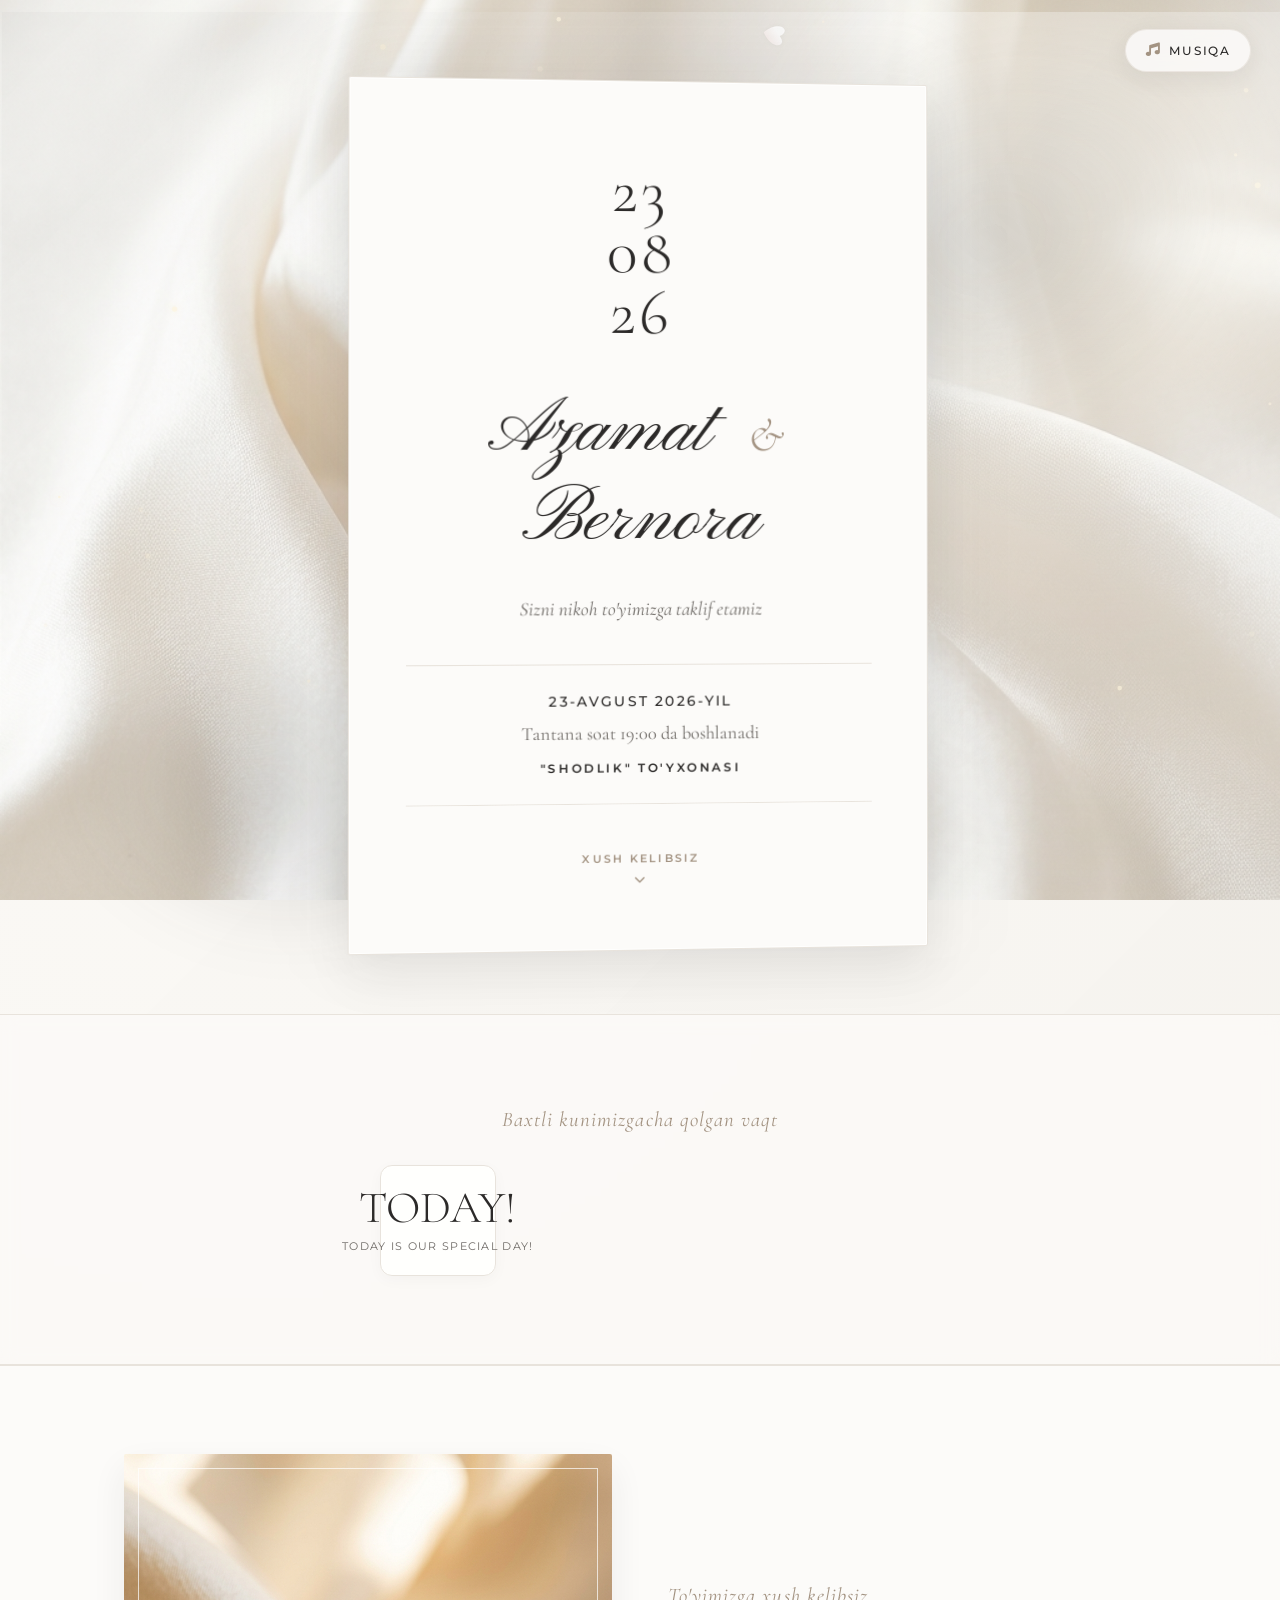
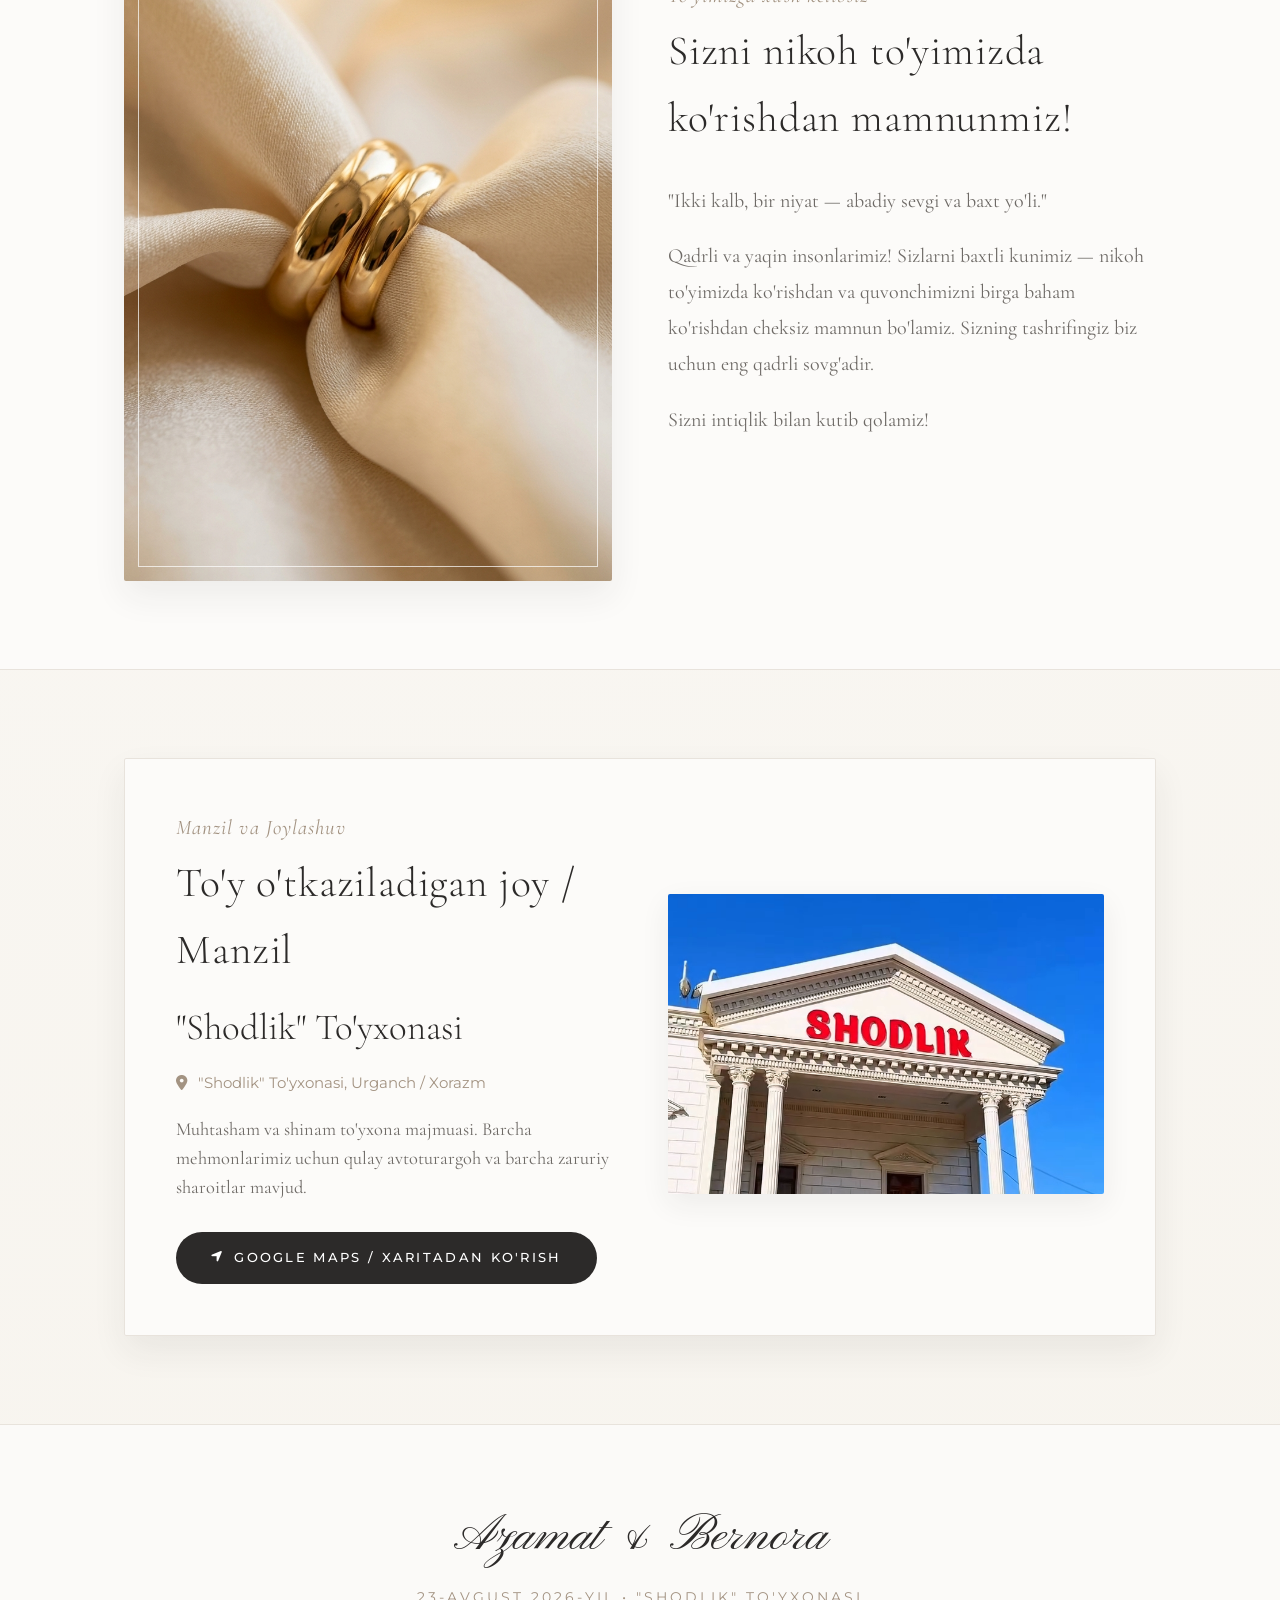
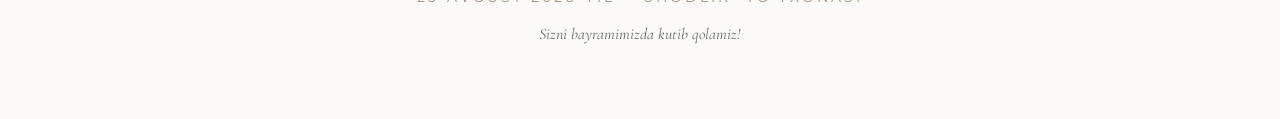
==== commit 0c333222: "Add files via upload" ====
--- a/index.html
+++ b/index.html
@@ -48,7 +48,7 @@
     <div class="page-wrapper" id="parallaxWrapper">
 
         <!-- ==========================================================================
-             SECTION 1: HERO INVITATION CARD (AZAMAT & BERNARA • 23 AUGUST 2026 • 19:00)
+             SECTION 1: HERO INVITATION CARD (AZAMAT & BERNORA • 23 AUGUST 2026 • 19:00)
              ========================================================================== -->
         <section class="hero-section" id="hero">
             
@@ -105,7 +105,7 @@
         </section>
 
         <!-- ==========================================================================
-             COUNTDOWN TIMER SECTION
+             COUNTDOWN TIMER SECTION (CLEAN 4-COLUMN GRID WITHOUT COLONS)
              ========================================================================== -->
         <section class="section countdown-section reveal" id="countdown">
             <div class="container text-center">
@@ -115,17 +115,14 @@
                         <span class="timer-number" id="days">00</span>
                         <span class="timer-label">kun / days</span>
                     </div>
-                    <div class="timer-colon">:</div>
                     <div class="timer-box">
                         <span class="timer-number" id="hours">00</span>
                         <span class="timer-label">soat / hours</span>
                     </div>
-                    <div class="timer-colon">:</div>
                     <div class="timer-box">
                         <span class="timer-number" id="minutes">00</span>
                         <span class="timer-label">daqiqa / mins</span>
                     </div>
-                    <div class="timer-colon">:</div>
                     <div class="timer-box">
                         <span class="timer-number" id="seconds">00</span>
                         <span class="timer-label">soniya / secs</span>
--- a/styles.css
+++ b/styles.css
@@ -567,42 +567,50 @@
 }
 
 .timer-grid {
-    display: flex;
-    align-items: center;
-    justify-content: center;
-    gap: 1.8rem;
-    margin-top: 1.8rem;
+    display: grid;
+    grid-template-columns: repeat(4, 1fr);
+    gap: 1.2rem;
+    margin: 1.8rem auto 0;
+    max-width: 520px;
+    width: 100%;
+    box-sizing: border-box;
 }
 
 .timer-box {
     display: flex;
     flex-direction: column;
     align-items: center;
-    min-width: 95px;
+    justify-content: center;
+    background: rgba(255, 255, 255, 0.7);
+    border: 1px solid var(--color-border);
+    padding: 1.2rem 0.6rem;
+    border-radius: 12px;
+    box-shadow: 0 4px 15px rgba(0, 0, 0, 0.03);
+    box-sizing: border-box;
+    min-width: 0;
 }
 
 .timer-number {
     font-family: var(--font-serif);
-    font-size: 3.5rem;
+    font-size: 2.8rem;
     font-weight: 300;
     color: var(--color-text-main);
     line-height: 1;
 }
 
 .timer-label {
-    font-size: 0.72rem;
-    letter-spacing: 0.15em;
+    font-size: 0.68rem;
+    letter-spacing: 0.12em;
     text-transform: uppercase;
     color: var(--color-text-muted);
     margin-top: 0.5rem;
+    white-space: nowrap;
 }
 
 .timer-colon {
-    font-family: var(--font-serif);
-    font-size: 2.8rem;
-    color: var(--color-accent-taupe);
-    margin-bottom: 1.5rem;
-}
+    display: none !important;
+}
+
 
 /* ==========================================================================
    TIMELINE SCHEDULE & VENUE MAP
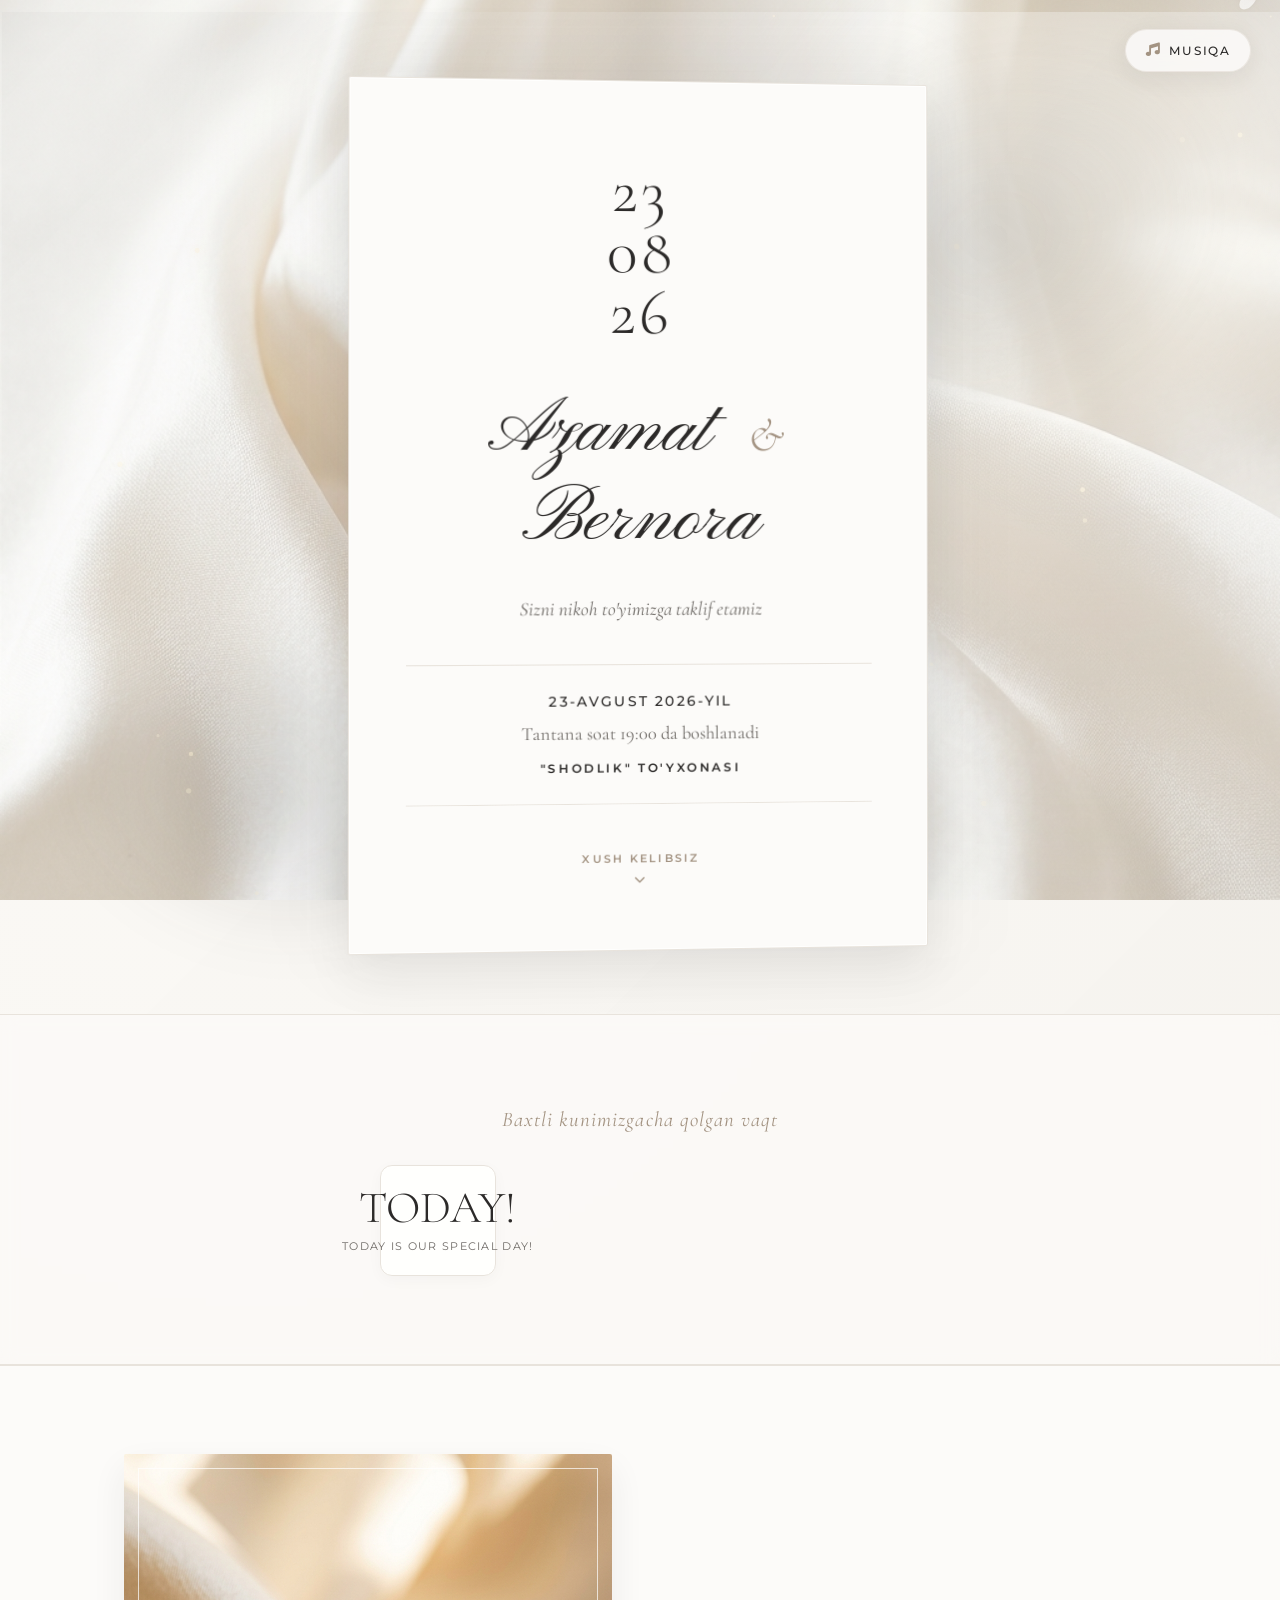
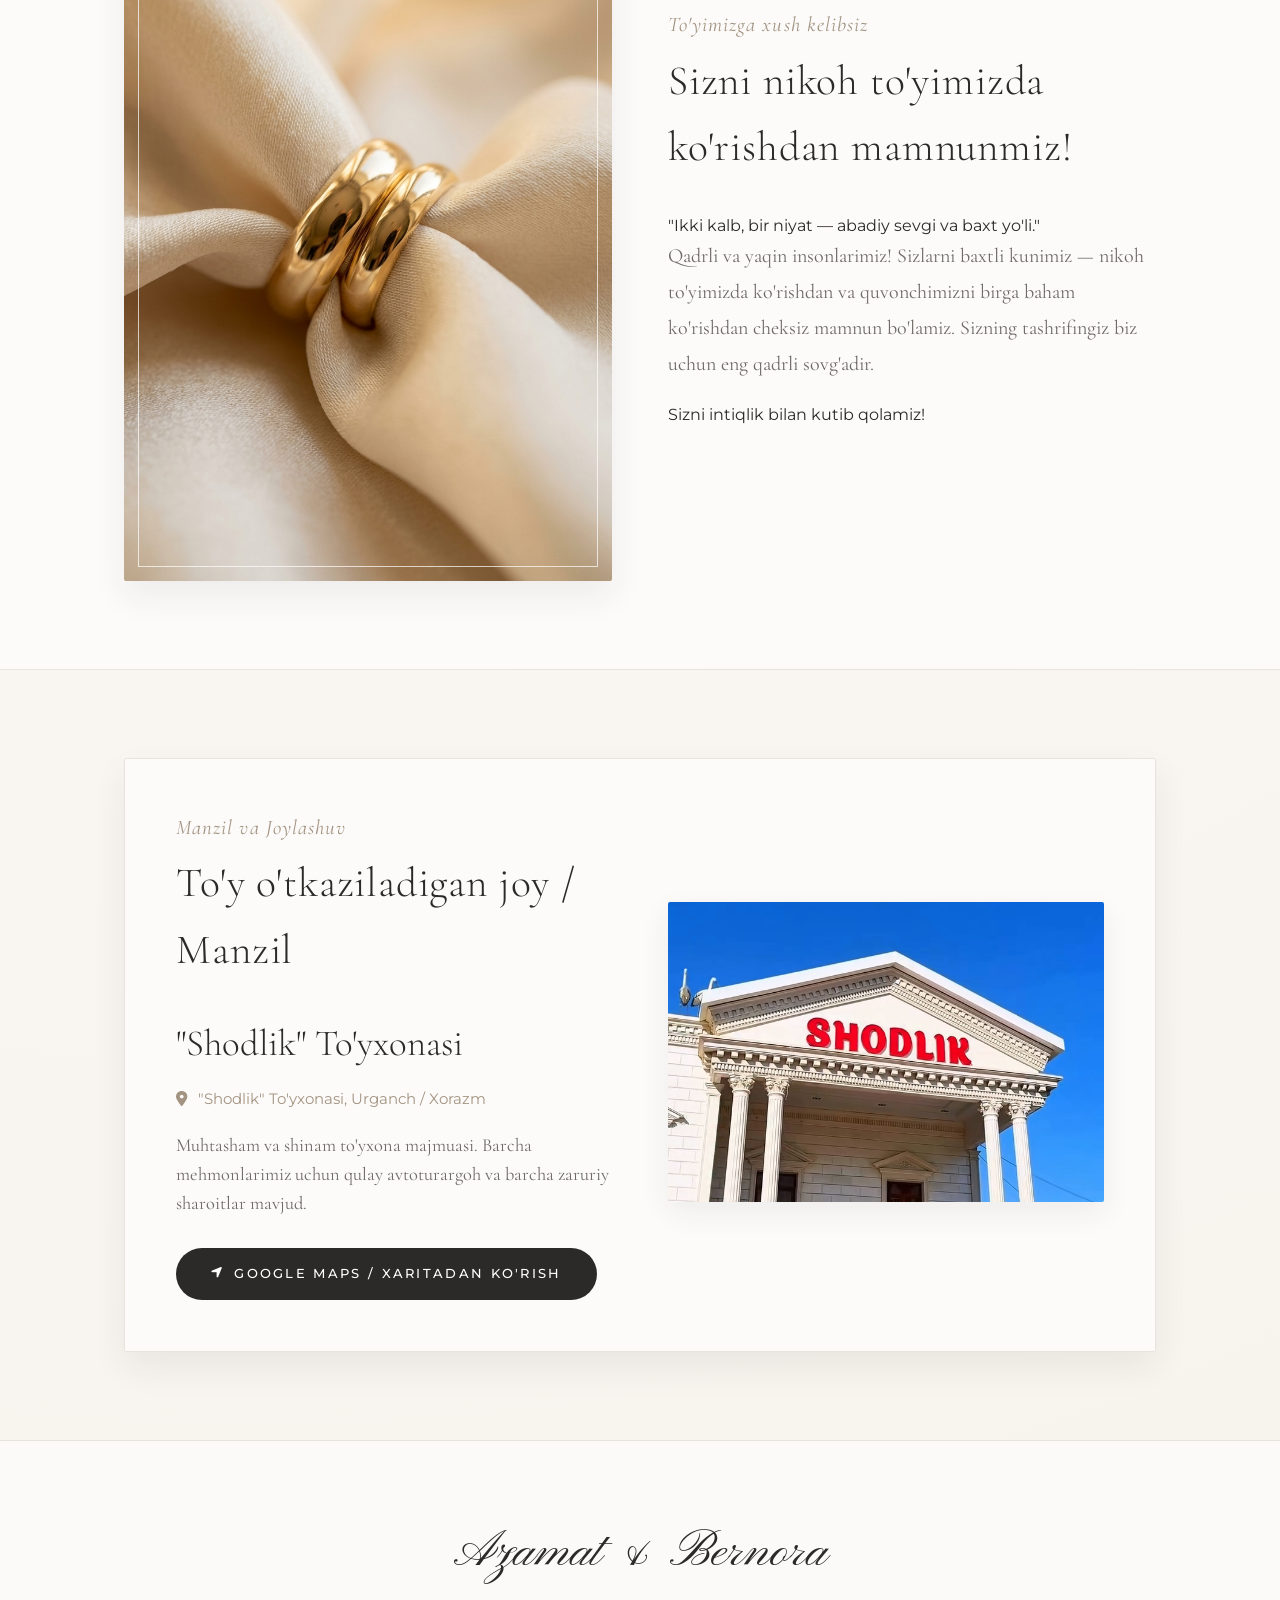
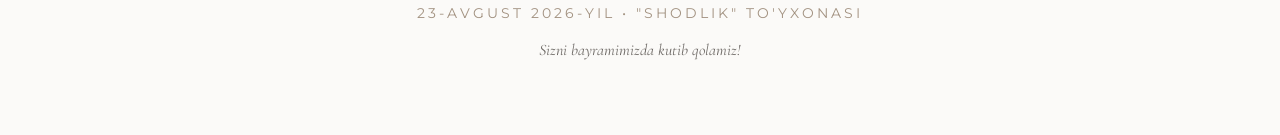
==== commit 324b101f: "Add files via upload" ====
--- a/index.html
+++ b/index.html
@@ -105,7 +105,7 @@
         </section>
 
         <!-- ==========================================================================
-             COUNTDOWN TIMER SECTION (CLEAN 4-COLUMN GRID WITHOUT COLONS)
+             COUNTDOWN TIMER SECTION (WITH ELEGANT COMPACT COLONS)
              ========================================================================== -->
         <section class="section countdown-section reveal" id="countdown">
             <div class="container text-center">
@@ -115,14 +115,17 @@
                         <span class="timer-number" id="days">00</span>
                         <span class="timer-label">kun / days</span>
                     </div>
+                    <div class="timer-colon">:</div>
                     <div class="timer-box">
                         <span class="timer-number" id="hours">00</span>
                         <span class="timer-label">soat / hours</span>
                     </div>
+                    <div class="timer-colon">:</div>
                     <div class="timer-box">
                         <span class="timer-number" id="minutes">00</span>
                         <span class="timer-label">daqiqa / mins</span>
                     </div>
+                    <div class="timer-colon">:</div>
                     <div class="timer-box">
                         <span class="timer-number" id="seconds">00</span>
                         <span class="timer-label">soniya / secs</span>
@@ -144,15 +147,11 @@
                 <div class="story-content">
                     <span class="section-subtitle">To'yimizga xush kelibsiz</span>
                     <h2 class="section-title text-left">Sizni nikoh to'yimizda ko'rishdan mamnunmiz!</h2>
-                    <p class="story-text">
-                        "Ikki kalb, bir niyat — abadiy sevgi va baxt yo'li."
-                    </p>
+                    <p class="story-quote">"Ikki kalb, bir niyat — abadiy sevgi va baxt yo'li."</p>
                     <p class="story-text">
                         Qadrli va yaqin insonlarimiz! Sizlarni baxtli kunimiz — nikoh to'yimizda ko'rishdan va quvonchimizni birga baham ko'rishdan cheksiz mamnun bo'lamiz. Sizning tashrifingiz biz uchun eng qadrli sovg'adir.
                     </p>
-                    <p class="story-text">
-                        Sizni intiqlik bilan kutib qolamiz!
-                    </p>
+                    <p class="story-footer">Sizni intiqlik bilan kutib qolamiz!</p>
                 </div>
             </div>
         </section>
@@ -165,7 +164,7 @@
                 <div class="venue-card-wrapper grid-2-col align-center reveal">
                     <div class="venue-details">
                         <span class="section-subtitle">Manzil va Joylashuv</span>
-                        <h2 class="section-title text-left" style="margin-bottom: 1rem;">To'y o'tkaziladigan joy / Manzil</h2>
+                        <h2 class="section-title text-left">To'y o'tkaziladigan joy / Manzil</h2>
                         <h3 class="venue-name">"Shodlik" To'yxonasi</h3>
                         <p class="venue-address">
                             <i class="fas fa-map-marker-alt"></i> "Shodlik" To'yxonasi, Urganch / Xorazm
--- a/styles.css
+++ b/styles.css
@@ -1163,7 +1163,7 @@
 }
 
 /* ==========================================================================
-   MOBILE & RESPONSIVE DESIGN (ZERO OVERFLOW & PERFECT TEXT FITTING)
+   MOBILE & RESPONSIVE DESIGN (PERFECT FITTING & COMPACT TYPOGRAPHY)
    ========================================================================== */
 @media (max-width: 992px) {
     .container {
@@ -1172,21 +1172,16 @@
 
     .grid-2-col {
         grid-template-columns: 1fr;
-        gap: 2.5rem;
+        gap: 2rem;
     }
 
     .section {
-        padding: 4rem 1rem;
+        padding: 3.5rem 1rem;
     }
 }
 
 @media (max-width: 768px) {
-    /* Prevent any horizontal page scroll */
-    body {
-        overflow-x: hidden;
-    }
-
-    .page-wrapper {
+    body, .page-wrapper {
         overflow-x: hidden;
         width: 100%;
     }
@@ -1198,64 +1193,48 @@
         box-sizing: border-box;
     }
 
-    /* Hero Section Mobile Spacing & Fit */
+    /* Hero Section Mobile */
     .hero-section {
-        padding: 2.5rem 0.6rem 1.8rem;
+        padding: 2.2rem 0.6rem 1.5rem;
         min-height: auto;
     }
 
     .card-container {
         width: 100%;
         max-width: 100%;
-        box-sizing: border-box;
     }
 
     .invitation-card {
-        padding: 2.8rem 0.8rem 2.2rem;
+        padding: 2.6rem 0.8rem 2rem;
         border-radius: 16px;
         width: 100%;
-        max-width: 100%;
         box-sizing: border-box;
         overflow: hidden;
-        box-shadow: 
-            0 15px 35px rgba(0, 0, 0, 0.05),
-            inset 0 0 0 1px rgba(255, 255, 255, 0.9);
     }
 
     .date-vertical-badge {
-        font-size: 1.25rem;
+        font-size: 1.2rem;
         letter-spacing: 0.14em;
-        margin-bottom: 1.2rem;
+        margin-bottom: 1.1rem;
     }
 
     .couple-names {
-        font-size: clamp(2.1rem, 7.5vw, 3.2rem);
-        line-height: 1.22;
-        margin-bottom: 0.8rem;
+        font-size: clamp(2rem, 7.5vw, 3rem);
+        line-height: 1.2;
+        margin-bottom: 0.6rem;
         word-break: break-word;
-        overflow-wrap: break-word;
-    }
-
-    .name-mary,
-    .name-tobias {
-        display: inline-block;
     }
 
     .invite-lead {
         font-size: 0.88rem;
-        line-height: 1.55;
+        line-height: 1.5;
+        margin-bottom: 1.2rem;
+        padding: 0 0.2rem;
+    }
+
+    .event-hero-meta {
+        padding: 0.9rem 0.2rem;
         margin-bottom: 1.4rem;
-        padding: 0 0.2rem;
-        word-break: break-word;
-    }
-
-    .event-hero-meta {
-        padding: 1rem 0.2rem;
-        margin-bottom: 1.6rem;
-        width: 100%;
-        box-sizing: border-box;
-        border-top: 1px solid var(--color-border);
-        border-bottom: 1px solid var(--color-border);
     }
 
     .meta-date {
@@ -1265,7 +1244,7 @@
 
     .meta-time {
         font-size: 0.88rem;
-        margin: 0.35rem 0;
+        margin: 0.3rem 0;
     }
 
     .meta-location {
@@ -1274,80 +1253,94 @@
     }
 
     .scroll-down-btn {
-        font-size: 0.7rem;
-        padding: 0.55rem 1.1rem;
-    }
-
-    /* Section Subtitle & Titles Mobile */
+        font-size: 0.68rem;
+        padding: 0.5rem 1rem;
+    }
+
+    /* Section Subtitle & Titles Mobile (Tight Margins) */
     .section-subtitle {
-        font-size: 1.05rem;
+        font-size: 1rem;
         text-align: center;
-        padding: 0 0.5rem;
+        margin-bottom: 0.3rem;
+        letter-spacing: 0.04em;
     }
 
     .section-title {
-        font-size: clamp(1.5rem, 5vw, 2.1rem);
-        line-height: 1.3;
-        margin-bottom: 1.4rem;
+        font-size: clamp(1.4rem, 4.8vw, 1.8rem) !important;
+        line-height: 1.25 !important;
+        margin-bottom: 0.8rem !important;
         text-align: center !important;
-        padding: 0 0.5rem;
-        word-break: break-word;
-    }
-
-    /* Countdown Timer Section Mobile Fit (100% Fit, 4 Equal Columns) */
+        padding: 0 0.3rem;
+    }
+
+    /* Countdown Timer Section Mobile Fit (Compact Box + Colons) */
     .countdown-section {
-        padding: 2.8rem 0.6rem;
+        padding: 2.2rem 0.6rem;
     }
 
     .timer-grid {
-        display: grid !important;
-        grid-template-columns: repeat(4, 1fr) !important;
-        gap: 0.35rem !important;
+        display: flex !important;
+        align-items: center !important;
+        justify-content: center !important;
+        gap: 0.25rem !important;
         width: 100% !important;
         max-width: 360px !important;
-        margin: 1.2rem auto 0 !important;
+        margin: 0.9rem auto 0 !important;
         box-sizing: border-box !important;
     }
 
-    .timer-colon {
-        display: none !important;
-    }
-
     .timer-box {
+        display: flex !important;
+        flex-direction: column !important;
+        align-items: center !important;
+        justify-content: center !important;
         min-width: 0 !important;
-        width: 100% !important;
-        padding: 0.75rem 0.2rem !important;
+        flex: 1 !important;
+        max-width: 68px !important;
+        padding: 0.55rem 0.1rem !important;
         border-radius: 10px !important;
+        background: rgba(255, 255, 255, 0.75) !important;
+        border: 1px solid var(--color-border) !important;
+        box-shadow: 0 4px 12px rgba(0, 0, 0, 0.03) !important;
         box-sizing: border-box !important;
         text-align: center !important;
     }
 
     .timer-number {
-        font-size: clamp(1.3rem, 4.5vw, 1.8rem) !important;
-        line-height: 1.1 !important;
+        font-size: clamp(1.2rem, 4.5vw, 1.5rem) !important;
+        line-height: 1 !important;
     }
 
     .timer-label {
-        font-size: 0.55rem !important;
+        font-size: 0.52rem !important;
         letter-spacing: 0.04em !important;
-        margin-top: 0.25rem !important;
+        margin-top: 0.2rem !important;
         white-space: nowrap !important;
     }
 
-    /* Welcome / Story Section Mobile */
+    .timer-colon {
+        display: block !important;
+        font-family: var(--font-serif) !important;
+        font-size: 1.1rem !important;
+        color: var(--color-accent-taupe) !important;
+        line-height: 1 !important;
+        margin-bottom: 0.6rem !important;
+        padding: 0 1px !important;
+    }
+
+    /* Welcome / Story Section Mobile (Tight Paragraph Margins) */
     .story-section {
-        padding: 2.8rem 0.6rem;
+        padding: 2.2rem 0.6rem;
     }
 
     .story-image-wrap {
-        max-width: 300px;
+        max-width: 280px;
         margin: 0 auto;
         width: 100%;
-        box-sizing: border-box;
     }
 
     .story-img {
-        height: 260px;
+        height: 240px;
         object-fit: cover;
         border-radius: 14px;
         width: 100%;
@@ -1355,80 +1348,90 @@
 
     .story-content {
         text-align: center;
-        padding: 0 0.4rem;
-        box-sizing: border-box;
+        padding: 0 0.3rem;
+    }
+
+    .story-quote {
+        font-family: var(--font-serif);
+        font-size: 0.95rem;
+        font-style: italic;
+        color: var(--color-accent-taupe);
+        margin-bottom: 0.6rem !important;
+        line-height: 1.4;
     }
 
     .story-text {
-        font-size: 0.9rem;
-        line-height: 1.7;
-        text-align: center;
-        color: var(--color-text-muted);
-        margin-bottom: 0.9rem;
-        word-break: break-word;
-    }
-
-    /* Venue & Location Section Mobile */
+        font-size: 0.88rem !important;
+        line-height: 1.6 !important;
+        text-align: center !important;
+        color: var(--color-text-muted) !important;
+        margin-bottom: 0.6rem !important;
+    }
+
+    .story-footer {
+        font-size: 0.9rem !important;
+        font-weight: 500 !important;
+        color: var(--color-text-main) !important;
+        margin-bottom: 0 !important;
+        margin-top: 0.4rem !important;
+    }
+
+    /* Venue & Location Section Mobile (Tight Margins) */
     .venue-section {
-        padding: 2.8rem 0.6rem;
+        padding: 2.2rem 0.6rem;
     }
 
     .venue-card-wrapper {
-        padding: 1.6rem 0.8rem;
+        padding: 1.5rem 0.8rem;
         border-radius: 16px;
         text-align: center;
-        box-sizing: border-box;
-        width: 100%;
     }
 
     .venue-details {
         text-align: center;
-        box-sizing: border-box;
     }
 
     .venue-name {
-        font-size: 1.5rem;
-        margin-bottom: 0.5rem;
-        word-break: break-word;
+        font-size: 1.35rem !important;
+        margin-bottom: 0.4rem !important;
+        line-height: 1.25 !important;
     }
 
     .venue-address {
-        font-size: 0.82rem;
-        justify-content: center;
-        margin-bottom: 0.9rem;
-        word-break: break-word;
+        font-size: 0.82rem !important;
+        justify-content: center !important;
+        margin-bottom: 0.6rem !important;
     }
 
     .venue-info {
-        font-size: 0.88rem;
-        line-height: 1.65;
-        margin-bottom: 1.4rem;
+        font-size: 0.86rem !important;
+        line-height: 1.6 !important;
+        margin-bottom: 1rem !important;
         padding: 0 0.2rem;
     }
 
     .venue-buttons {
-        justify-content: center;
+        justify-content: center !important;
     }
 
     .btn-primary {
-        width: 100%;
-        max-width: 290px;
-        justify-content: center;
-        min-height: 46px;
-        padding: 0.85rem 1.2rem;
-        font-size: 0.78rem;
-        letter-spacing: 0.1em;
-        box-sizing: border-box;
+        width: 100% !important;
+        max-width: 270px !important;
+        justify-content: center !important;
+        min-height: 42px !important;
+        padding: 0.75rem 1.2rem !important;
+        font-size: 0.75rem !important;
+        letter-spacing: 0.08em !important;
+        border-radius: 30px !important;
     }
 
     .venue-image {
         width: 100%;
-        margin-top: 1rem;
-        box-sizing: border-box;
+        margin-top: 0.9rem;
     }
 
     .venue-img {
-        height: 200px;
+        height: 190px;
         object-fit: cover;
         border-radius: 14px;
         width: 100%;
@@ -1436,15 +1439,17 @@
 
     /* Footer Mobile */
     .footer {
-        padding: 2.8rem 0.8rem 2.2rem;
+        padding: 2.2rem 0.8rem 1.8rem;
     }
 
     .footer-names {
-        font-size: 2rem;
+        font-size: 1.9rem;
+        margin-bottom: 0.3rem;
     }
 
     .footer-date {
         font-size: 0.72rem;
+        margin-bottom: 0.3rem;
     }
 
     .footer-copy {
@@ -1452,40 +1457,46 @@
     }
 }
 
-/* Ultra Small Mobile Screens (iPhone SE, Galaxy A-series <= 360px) */
+/* Ultra Small Mobile Screens (iPhone SE <= 360px) */
 @media (max-width: 360px) {
     .invitation-card {
-        padding: 2.4rem 0.6rem 1.8rem;
+        padding: 2.2rem 0.5rem 1.6rem;
     }
 
     .couple-names {
-        font-size: 1.95rem;
+        font-size: 1.85rem;
     }
 
     .timer-grid {
-        gap: 0.25rem !important;
+        gap: 0.15rem !important;
     }
 
     .timer-box {
-        padding: 0.6rem 0.15rem !important;
+        max-width: 60px !important;
+        padding: 0.45rem 0.1rem !important;
     }
 
     .timer-number {
-        font-size: 1.2rem !important;
+        font-size: 1.15rem !important;
     }
 
     .timer-label {
-        font-size: 0.5rem !important;
+        font-size: 0.48rem !important;
+    }
+
+    .timer-colon {
+        font-size: 0.95rem !important;
     }
 
     .story-img {
-        height: 220px;
+        height: 200px;
     }
 
     .venue-img {
-        height: 170px;
-    }
-}
-
-
-
+        height: 160px;
+    }
+}
+
+
+
+
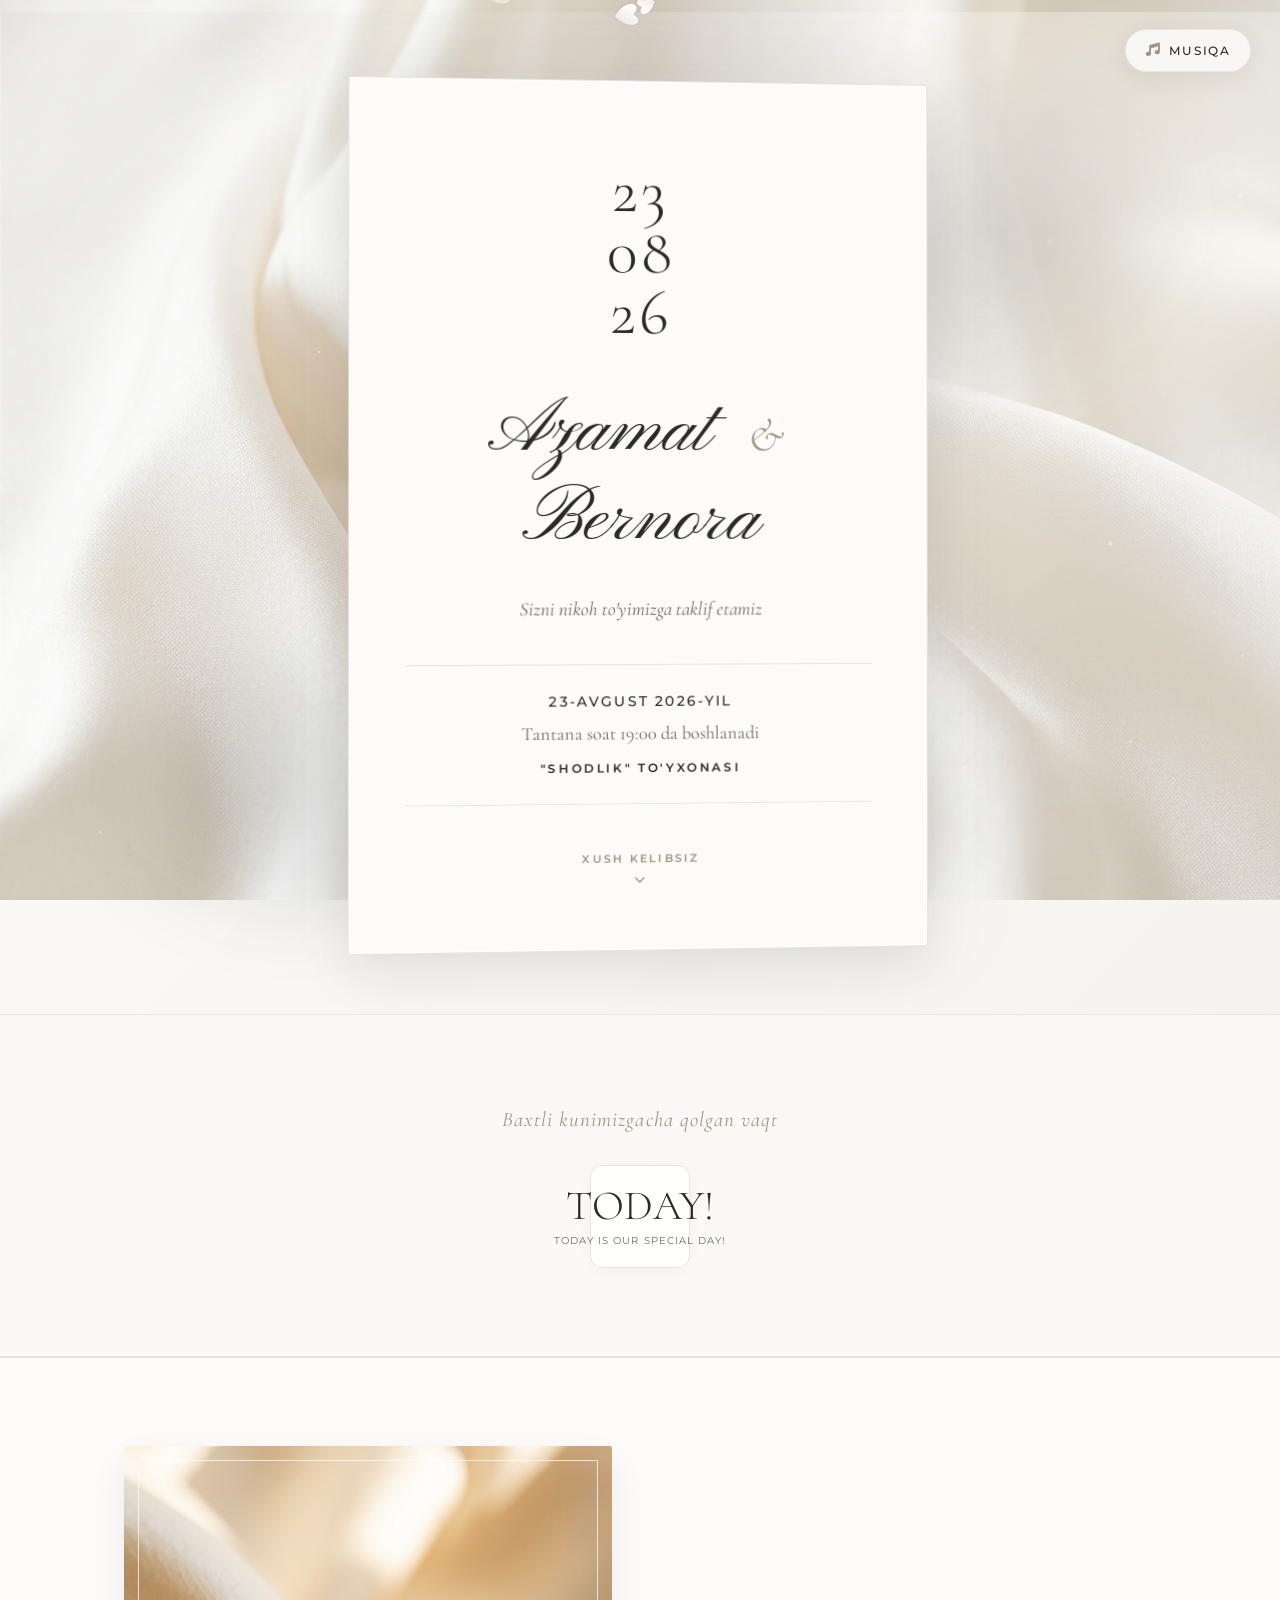
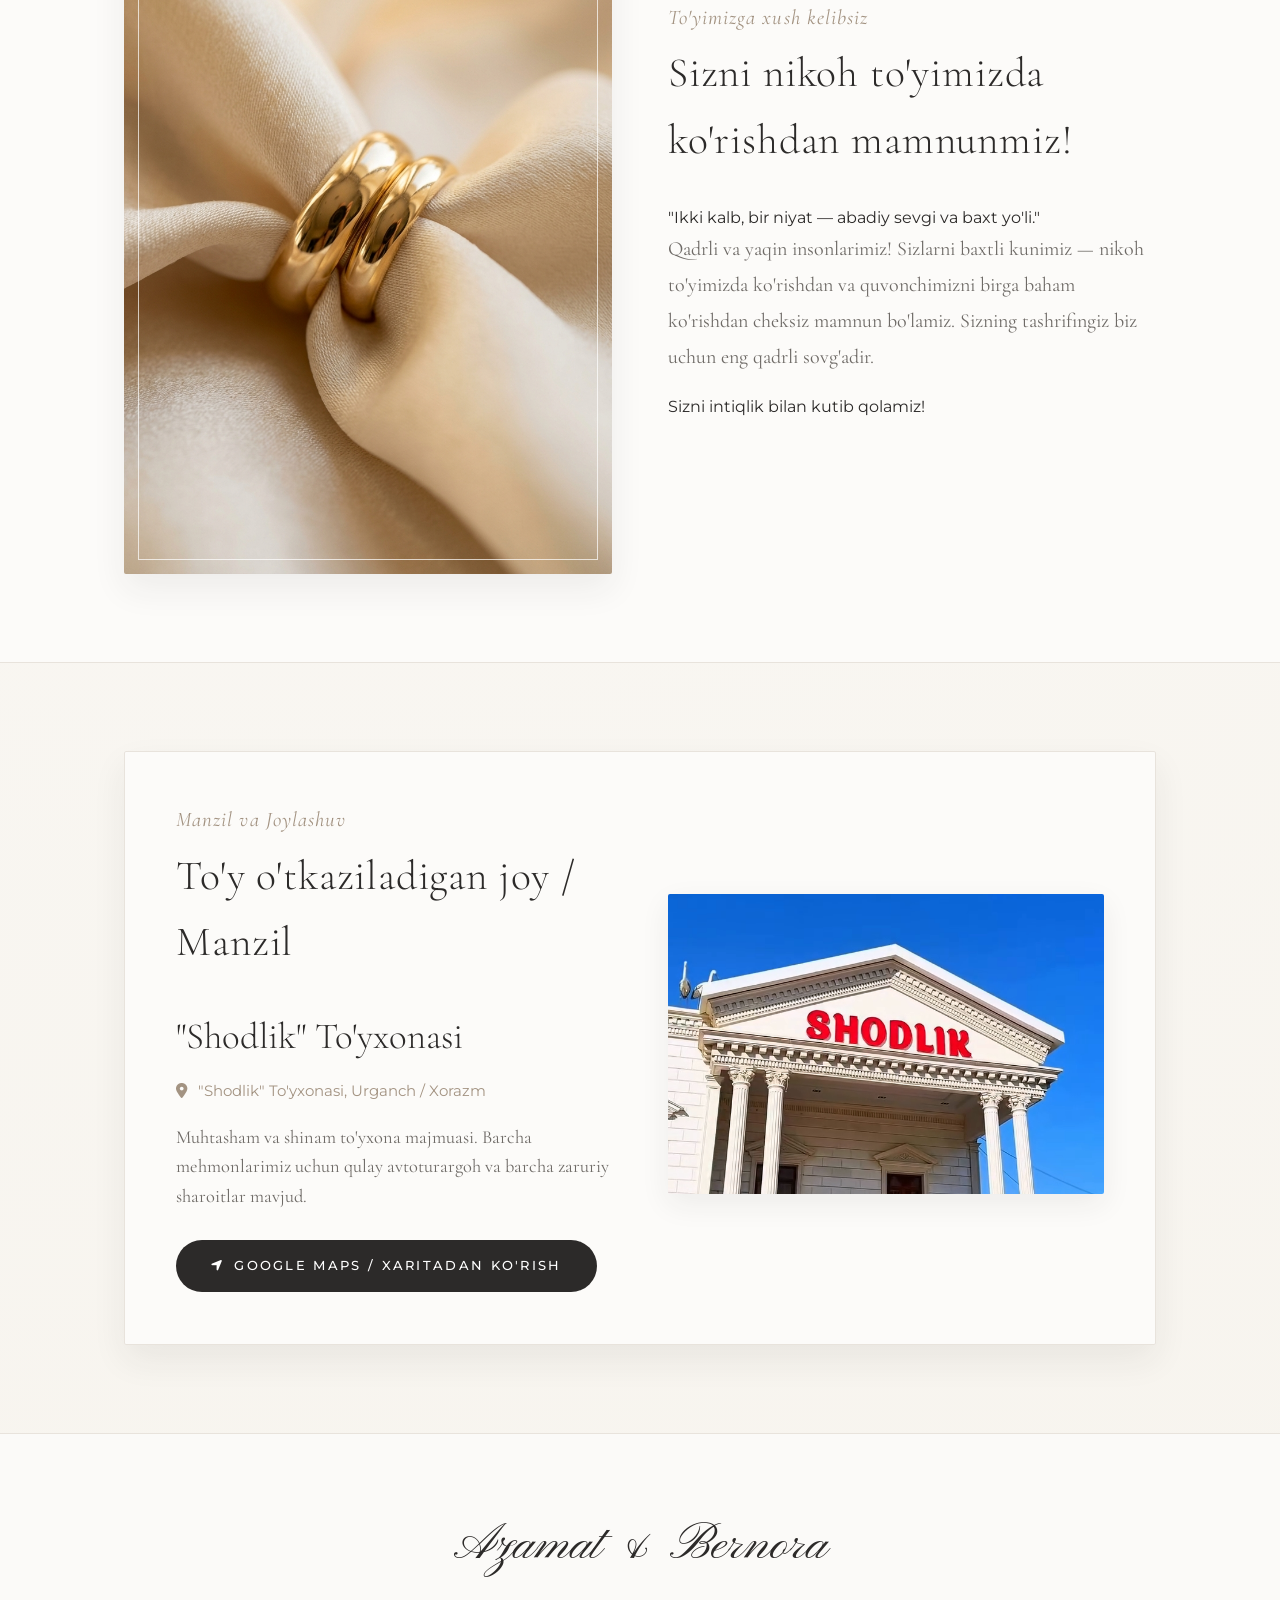
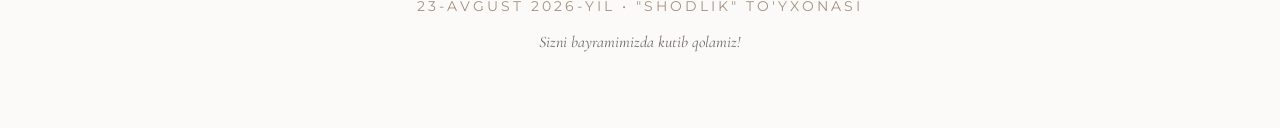
==== commit 937178eb: "Add files via upload" ====
--- a/index.html
+++ b/index.html
@@ -105,7 +105,7 @@
         </section>
 
         <!-- ==========================================================================
-             COUNTDOWN TIMER SECTION (WITH ELEGANT COMPACT COLONS)
+             COUNTDOWN TIMER SECTION (WITH ELEGANT COMPACT LABELS & COLONS)
              ========================================================================== -->
         <section class="section countdown-section reveal" id="countdown">
             <div class="container text-center">
@@ -113,22 +113,22 @@
                 <div class="timer-grid" id="countdownTimer">
                     <div class="timer-box">
                         <span class="timer-number" id="days">00</span>
-                        <span class="timer-label">kun / days</span>
+                        <span class="timer-label">KUN<span class="label-en"> / DAYS</span></span>
                     </div>
                     <div class="timer-colon">:</div>
                     <div class="timer-box">
                         <span class="timer-number" id="hours">00</span>
-                        <span class="timer-label">soat / hours</span>
+                        <span class="timer-label">SOAT<span class="label-en"> / HOURS</span></span>
                     </div>
                     <div class="timer-colon">:</div>
                     <div class="timer-box">
                         <span class="timer-number" id="minutes">00</span>
-                        <span class="timer-label">daqiqa / mins</span>
+                        <span class="timer-label">DAQIQA<span class="label-en"> / MINS</span></span>
                     </div>
                     <div class="timer-colon">:</div>
                     <div class="timer-box">
                         <span class="timer-number" id="seconds">00</span>
-                        <span class="timer-label">soniya / secs</span>
+                        <span class="timer-label">SONIYA<span class="label-en"> / SECS</span></span>
                     </div>
                 </div>
             </div>
--- a/styles.css
+++ b/styles.css
@@ -567,11 +567,12 @@
 }
 
 .timer-grid {
-    display: grid;
-    grid-template-columns: repeat(4, 1fr);
-    gap: 1.2rem;
+    display: flex;
+    align-items: center;
+    justify-content: center;
+    gap: 0.8rem;
     margin: 1.8rem auto 0;
-    max-width: 520px;
+    max-width: 540px;
     width: 100%;
     box-sizing: border-box;
 }
@@ -581,34 +582,45 @@
     flex-direction: column;
     align-items: center;
     justify-content: center;
-    background: rgba(255, 255, 255, 0.7);
+    background: rgba(255, 255, 255, 0.75);
     border: 1px solid var(--color-border);
-    padding: 1.2rem 0.6rem;
+    padding: 1.2rem 0.8rem;
     border-radius: 12px;
     box-shadow: 0 4px 15px rgba(0, 0, 0, 0.03);
     box-sizing: border-box;
-    min-width: 0;
+    flex: 1;
+    min-width: 80px;
+    max-width: 100px;
 }
 
 .timer-number {
     font-family: var(--font-serif);
-    font-size: 2.8rem;
+    font-size: 2.6rem;
     font-weight: 300;
     color: var(--color-text-main);
     line-height: 1;
 }
 
 .timer-label {
-    font-size: 0.68rem;
-    letter-spacing: 0.12em;
+    font-size: 0.65rem;
+    letter-spacing: 0.1em;
     text-transform: uppercase;
     color: var(--color-text-muted);
-    margin-top: 0.5rem;
+    margin-top: 0.4rem;
     white-space: nowrap;
+    line-height: 1.4;
 }
 
 .timer-colon {
-    display: none !important;
+    display: flex;
+    align-items: center;
+    justify-content: center;
+    font-family: var(--font-serif);
+    font-size: 1.8rem;
+    color: var(--color-accent-taupe);
+    line-height: 1;
+    margin-bottom: 0.6rem;
+    flex-shrink: 0;
 }
 
 
@@ -1072,6 +1084,7 @@
 html, body {
     overflow-x: hidden !important;
     width: 100%;
+    position: relative;
     -webkit-tap-highlight-color: transparent;
 }
 
@@ -1084,24 +1097,35 @@
     transition: transform 0.15s ease !important;
 }
 
+/* ==========================================================================
+   MOBILE & RESPONSIVE DESIGN (PERFECT FITTING & COMPACT TYPOGRAPHY)
+   ========================================================================== */
+@media (max-width: 992px) {
+    .container {
+        padding: 0 1.2rem;
+    }
+
+    .grid-2-col {
+        grid-template-columns: 1fr;
+        gap: 2rem;
+    }
+
+    .section {
+        padding: 3.5rem 1rem;
+    }
+}
+
 @media (max-width: 768px) {
-    /* Safe Area & Layout Padding */
-    .container { 
-        padding: 0 1rem; 
-    }
-    
-    .grid-2-col { 
-        grid-template-columns: 1fr; 
-        gap: 2.2rem; 
-    }
-    
-    .section { 
-        padding: 3.5rem 0; 
-    }
-
-    .section-title {
-        font-size: clamp(1.8rem, 6.5vw, 2.3rem);
-        margin-bottom: 1.5rem;
+    body, .page-wrapper {
+        overflow-x: hidden;
+        width: 100%;
+    }
+
+    .container {
+        padding: 0 0.8rem;
+        width: 100%;
+        max-width: 100%;
+        box-sizing: border-box;
     }
 
     /* Fixed Floating Music Player (Notch Safe) */
@@ -1118,81 +1142,6 @@
         font-size: 0.7rem;
     }
 
-    /* Hero Section Card Mobile Optimization */
-    .hero-section {
-        padding: 3.2rem 0.6rem 2.2rem;
-        min-height: calc(100vh - 20px);
-    }
-
-    .card-container {
-        max-width: 94vw;
-        margin: 0 auto;
-    }
-
-    .invitation-card {
-        padding: 2.8rem 1.2rem 2.2rem;
-        border-radius: var(--radius-card);
-    }
-
-    .date-vertical-badge {
-        margin-bottom: 1.8rem;
-    }
-
-    .date-num {
-        font-size: clamp(2.4rem, 8.5vw, 3.4rem);
-    }
-
-    .card-header-subtitle {
-        font-size: 0.66rem;
-        letter-spacing: 0.14em;
-        margin-bottom: 1.1rem;
-    }
-
-    .couple-names {
-        font-size: clamp(2.5rem, 10.5vw, 4rem);
-        margin-bottom: 1.2rem;
-        word-break: break-word;
-    }
-
-    .couple-names .ampersand {
-/* Global Overflow Guard */
-html, body {
-    overflow-x: hidden !important;
-    width: 100%;
-    position: relative;
-}
-
-/* ==========================================================================
-   MOBILE & RESPONSIVE DESIGN (PERFECT FITTING & COMPACT TYPOGRAPHY)
-   ========================================================================== */
-@media (max-width: 992px) {
-    .container {
-        padding: 0 1.2rem;
-    }
-
-    .grid-2-col {
-        grid-template-columns: 1fr;
-        gap: 2rem;
-    }
-
-    .section {
-        padding: 3.5rem 1rem;
-    }
-}
-
-@media (max-width: 768px) {
-    body, .page-wrapper {
-        overflow-x: hidden;
-        width: 100%;
-    }
-
-    .container {
-        padding: 0 0.8rem;
-        width: 100%;
-        max-width: 100%;
-        box-sizing: border-box;
-    }
-
     /* Hero Section Mobile */
     .hero-section {
         padding: 2.2rem 0.6rem 1.5rem;
@@ -1205,7 +1154,7 @@
     }
 
     .invitation-card {
-        padding: 2.6rem 0.8rem 2rem;
+        padding: 2.5rem 0.8rem 1.8rem;
         border-radius: 16px;
         width: 100%;
         box-sizing: border-box;
@@ -1218,57 +1167,82 @@
         margin-bottom: 1.1rem;
     }
 
+    .date-num {
+        font-size: clamp(2.2rem, 7.5vw, 3.2rem);
+        line-height: 0.95;
+    }
+
+    .card-header-subtitle {
+        font-size: 0.66rem;
+        letter-spacing: 0.14em;
+        margin-bottom: 0.6rem;
+        line-height: 1.4;
+    }
+
     .couple-names {
         font-size: clamp(2rem, 7.5vw, 3rem);
-        line-height: 1.2;
+        line-height: 1.25;
         margin-bottom: 0.6rem;
         word-break: break-word;
+    }
+
+    .couple-names .ampersand {
+        font-size: clamp(1.4rem, 4.5vw, 2rem);
+        margin: 0 0.3rem;
+        line-height: 1;
     }
 
     .invite-lead {
         font-size: 0.88rem;
         line-height: 1.5;
+        margin-bottom: 0.6rem;
+        padding: 0 0.2rem;
+    }
+
+    .event-hero-meta {
+        padding: 0.8rem 0.2rem;
         margin-bottom: 1.2rem;
-        padding: 0 0.2rem;
-    }
-
-    .event-hero-meta {
-        padding: 0.9rem 0.2rem;
-        margin-bottom: 1.4rem;
     }
 
     .meta-date {
         font-size: 0.78rem;
         letter-spacing: 0.12em;
+        line-height: 1.4;
+        margin-bottom: 0.4rem;
     }
 
     .meta-time {
         font-size: 0.88rem;
         margin: 0.3rem 0;
+        line-height: 1.4;
     }
 
     .meta-location {
         font-size: 0.7rem;
         letter-spacing: 0.12em;
+        line-height: 1.4;
     }
 
     .scroll-down-btn {
         font-size: 0.68rem;
         padding: 0.5rem 1rem;
-    }
-
-    /* Section Subtitle & Titles Mobile (Tight Margins) */
+        line-height: 1.4;
+        margin-bottom: 0.5rem;
+    }
+
+    /* Section Subtitle & Titles Mobile (Tight Margins & Line Heights) */
     .section-subtitle {
         font-size: 1rem;
         text-align: center;
-        margin-bottom: 0.3rem;
+        margin-bottom: 0.4rem;
         letter-spacing: 0.04em;
+        line-height: 1.4;
     }
 
     .section-title {
         font-size: clamp(1.4rem, 4.8vw, 1.8rem) !important;
-        line-height: 1.25 !important;
-        margin-bottom: 0.8rem !important;
+        line-height: 1.3 !important;
+        margin-bottom: 0.6rem !important;
         text-align: center !important;
         padding: 0 0.3rem;
     }
@@ -1285,7 +1259,7 @@
         gap: 0.25rem !important;
         width: 100% !important;
         max-width: 360px !important;
-        margin: 0.9rem auto 0 !important;
+        margin: 0.8rem auto 0 !important;
         box-sizing: border-box !important;
     }
 
@@ -1299,7 +1273,7 @@
         max-width: 68px !important;
         padding: 0.55rem 0.1rem !important;
         border-radius: 10px !important;
-        background: rgba(255, 255, 255, 0.75) !important;
+        background: rgba(255, 255, 255, 0.8) !important;
         border: 1px solid var(--color-border) !important;
         box-shadow: 0 4px 12px rgba(0, 0, 0, 0.03) !important;
         box-sizing: border-box !important;
@@ -1312,20 +1286,28 @@
     }
 
     .timer-label {
-        font-size: 0.52rem !important;
-        letter-spacing: 0.04em !important;
+        font-size: 0.58rem !important;
+        letter-spacing: 0.05em !important;
         margin-top: 0.2rem !important;
         white-space: nowrap !important;
+        line-height: 1.2 !important;
+    }
+
+    .label-en {
+        display: none !important;
     }
 
     .timer-colon {
-        display: block !important;
+        display: flex !important;
+        align-items: center !important;
+        justify-content: center !important;
         font-family: var(--font-serif) !important;
         font-size: 1.1rem !important;
         color: var(--color-accent-taupe) !important;
         line-height: 1 !important;
-        margin-bottom: 0.6rem !important;
+        margin-bottom: 0.5rem !important;
         padding: 0 1px !important;
+        flex-shrink: 0 !important;
     }
 
     /* Welcome / Story Section Mobile (Tight Paragraph Margins) */
@@ -1357,7 +1339,7 @@
         font-style: italic;
         color: var(--color-accent-taupe);
         margin-bottom: 0.6rem !important;
-        line-height: 1.4;
+        line-height: 1.5;
     }
 
     .story-text {
@@ -1372,70 +1354,83 @@
         font-size: 0.9rem !important;
         font-weight: 500 !important;
         color: var(--color-text-main) !important;
-        margin-bottom: 0 !important;
+        margin-bottom: 0.6rem !important;
         margin-top: 0.4rem !important;
-    }
-
-    /* Venue & Location Section Mobile (Tight Margins) */
+        line-height: 1.4;
+    }
+
+    /* Venue & Location Section Mobile (Proportional & Compact Card) */
     .venue-section {
-        padding: 2.2rem 0.6rem;
+        padding: 2rem 0.6rem;
     }
 
     .venue-card-wrapper {
-        padding: 1.5rem 0.8rem;
-        border-radius: 16px;
-        text-align: center;
+        padding: 1.4rem 1rem !important;
+        border-radius: 16px !important;
+        text-align: center !important;
+        width: 100% !important;
+        box-sizing: border-box !important;
+        background: rgba(252, 250, 246, 0.85) !important;
+        box-shadow: 0 10px 30px rgba(0, 0, 0, 0.04) !important;
     }
 
     .venue-details {
-        text-align: center;
+        text-align: center !important;
+        width: 100% !important;
     }
 
     .venue-name {
-        font-size: 1.35rem !important;
-        margin-bottom: 0.4rem !important;
+        font-size: 1.4rem !important;
+        margin-bottom: 0.3rem !important;
         line-height: 1.25 !important;
     }
 
     .venue-address {
-        font-size: 0.82rem !important;
+        font-size: 0.85rem !important;
         justify-content: center !important;
-        margin-bottom: 0.6rem !important;
+        margin-bottom: 0.5rem !important;
+        line-height: 1.4 !important;
     }
 
     .venue-info {
-        font-size: 0.86rem !important;
-        line-height: 1.6 !important;
-        margin-bottom: 1rem !important;
-        padding: 0 0.2rem;
+        font-size: 0.88rem !important;
+        line-height: 1.55 !important;
+        margin-bottom: 0.8rem !important;
+        padding: 0 0.2rem !important;
     }
 
     .venue-buttons {
         justify-content: center !important;
+        display: flex !important;
+        margin-bottom: 0.8rem !important;
     }
 
     .btn-primary {
+        display: inline-flex !important;
+        align-items: center !important;
+        justify-content: center !important;
         width: 100% !important;
-        max-width: 270px !important;
-        justify-content: center !important;
-        min-height: 42px !important;
+        max-width: 280px !important;
+        min-height: 44px !important;
         padding: 0.75rem 1.2rem !important;
         font-size: 0.75rem !important;
         letter-spacing: 0.08em !important;
         border-radius: 30px !important;
+        line-height: 1.4 !important;
     }
 
     .venue-image {
-        width: 100%;
-        margin-top: 0.9rem;
+        width: 100% !important;
+        margin-top: 0.4rem !important;
     }
 
     .venue-img {
-        height: 190px;
-        object-fit: cover;
-        border-radius: 14px;
-        width: 100%;
-    }
+        height: 200px !important;
+        object-fit: cover !border-radius: 14px !important;
+        width: 100% !important;
+        border-radius: 14px !important;
+    }
+
 
     /* Footer Mobile */
     .footer {
@@ -1444,16 +1439,20 @@
 
     .footer-names {
         font-size: 1.9rem;
-        margin-bottom: 0.3rem;
+        margin-bottom: 0.4rem;
+        line-height: 1.2;
     }
 
     .footer-date {
         font-size: 0.72rem;
-        margin-bottom: 0.3rem;
+        margin-bottom: 0.4rem;
+        line-height: 1.4;
     }
 
     .footer-copy {
         font-size: 0.78rem;
+        margin-bottom: 0.5rem;
+        line-height: 1.5;
     }
 }
 
@@ -1465,6 +1464,7 @@
 
     .couple-names {
         font-size: 1.85rem;
+        margin-bottom: 0.5rem;
     }
 
     .timer-grid {
@@ -1472,8 +1472,8 @@
     }
 
     .timer-box {
-        max-width: 60px !important;
-        padding: 0.45rem 0.1rem !important;
+        max-width: 58px !important;
+        padding: 0.45rem 0.05rem !important;
     }
 
     .timer-number {
@@ -1481,11 +1481,12 @@
     }
 
     .timer-label {
-        font-size: 0.48rem !important;
+        font-size: 0.46rem !important;
     }
 
     .timer-colon {
         font-size: 0.95rem !important;
+        margin-bottom: 0.4rem !important;
     }
 
     .story-img {
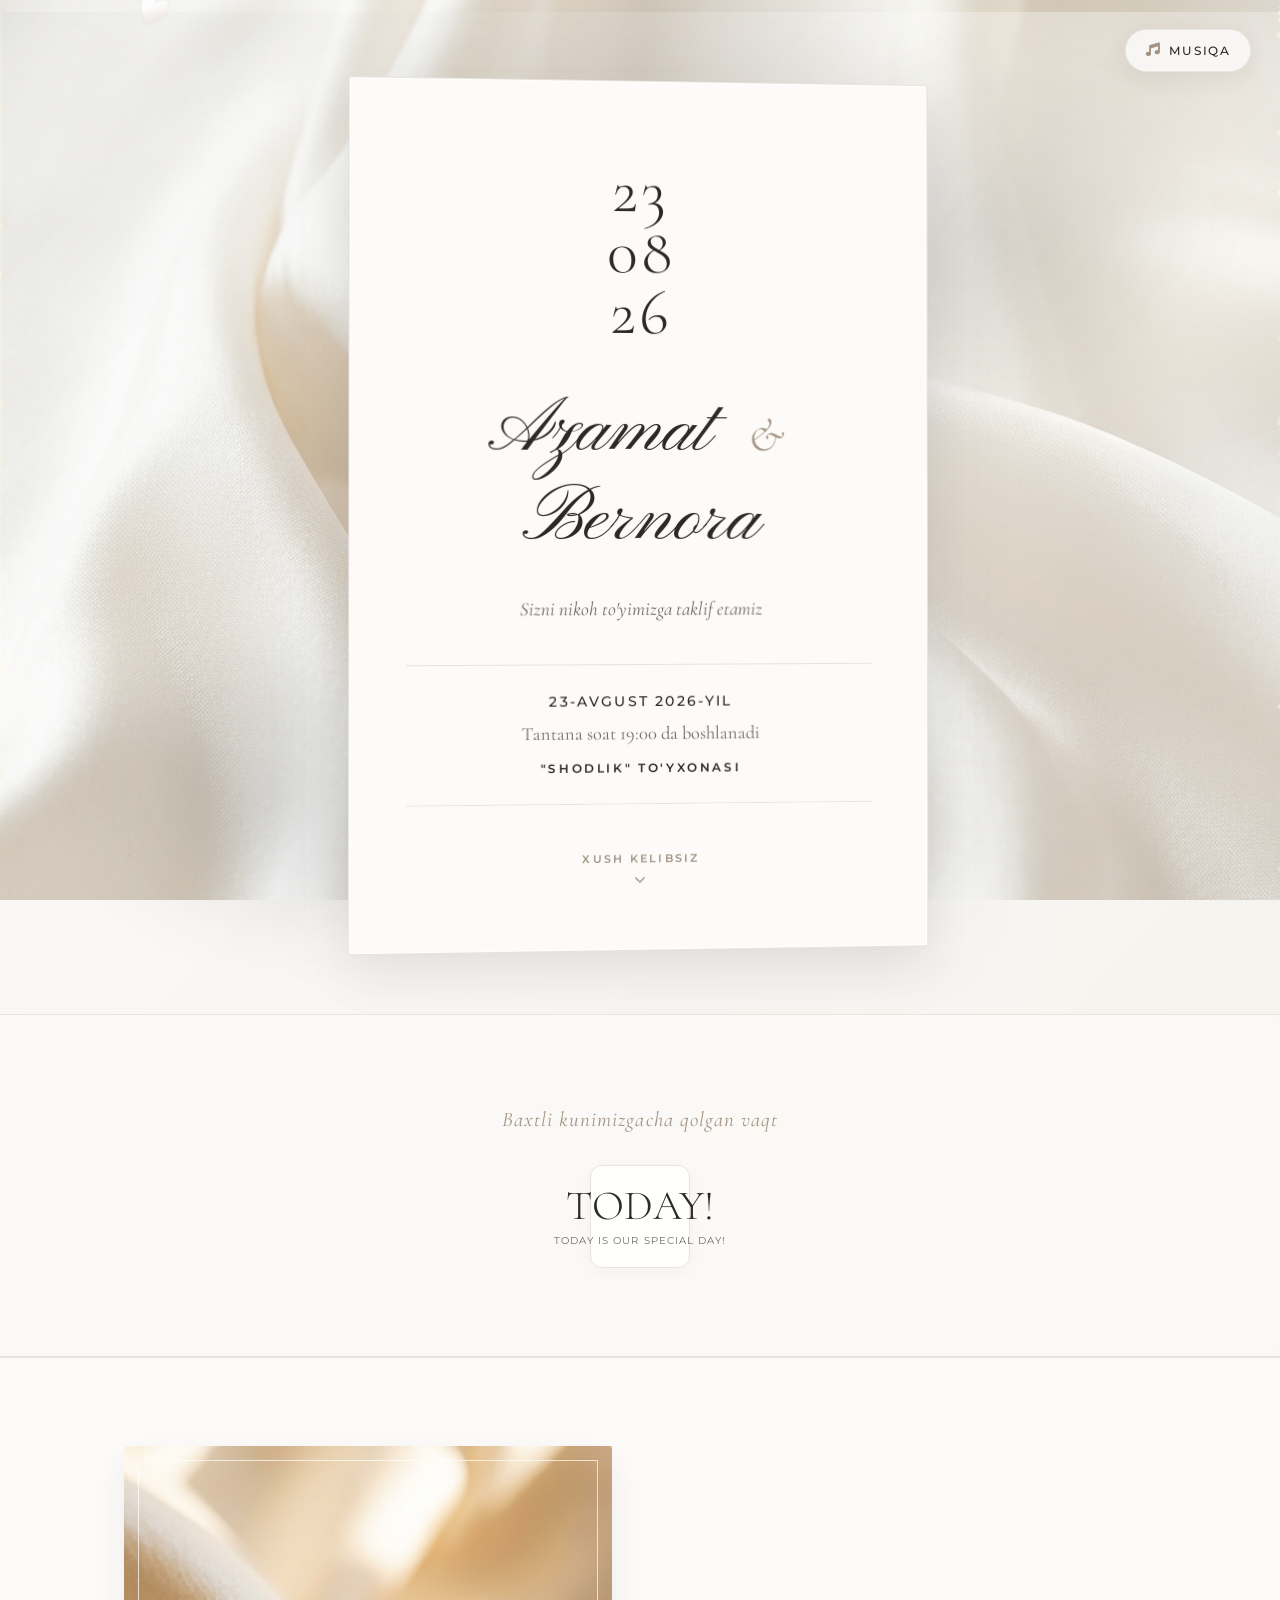
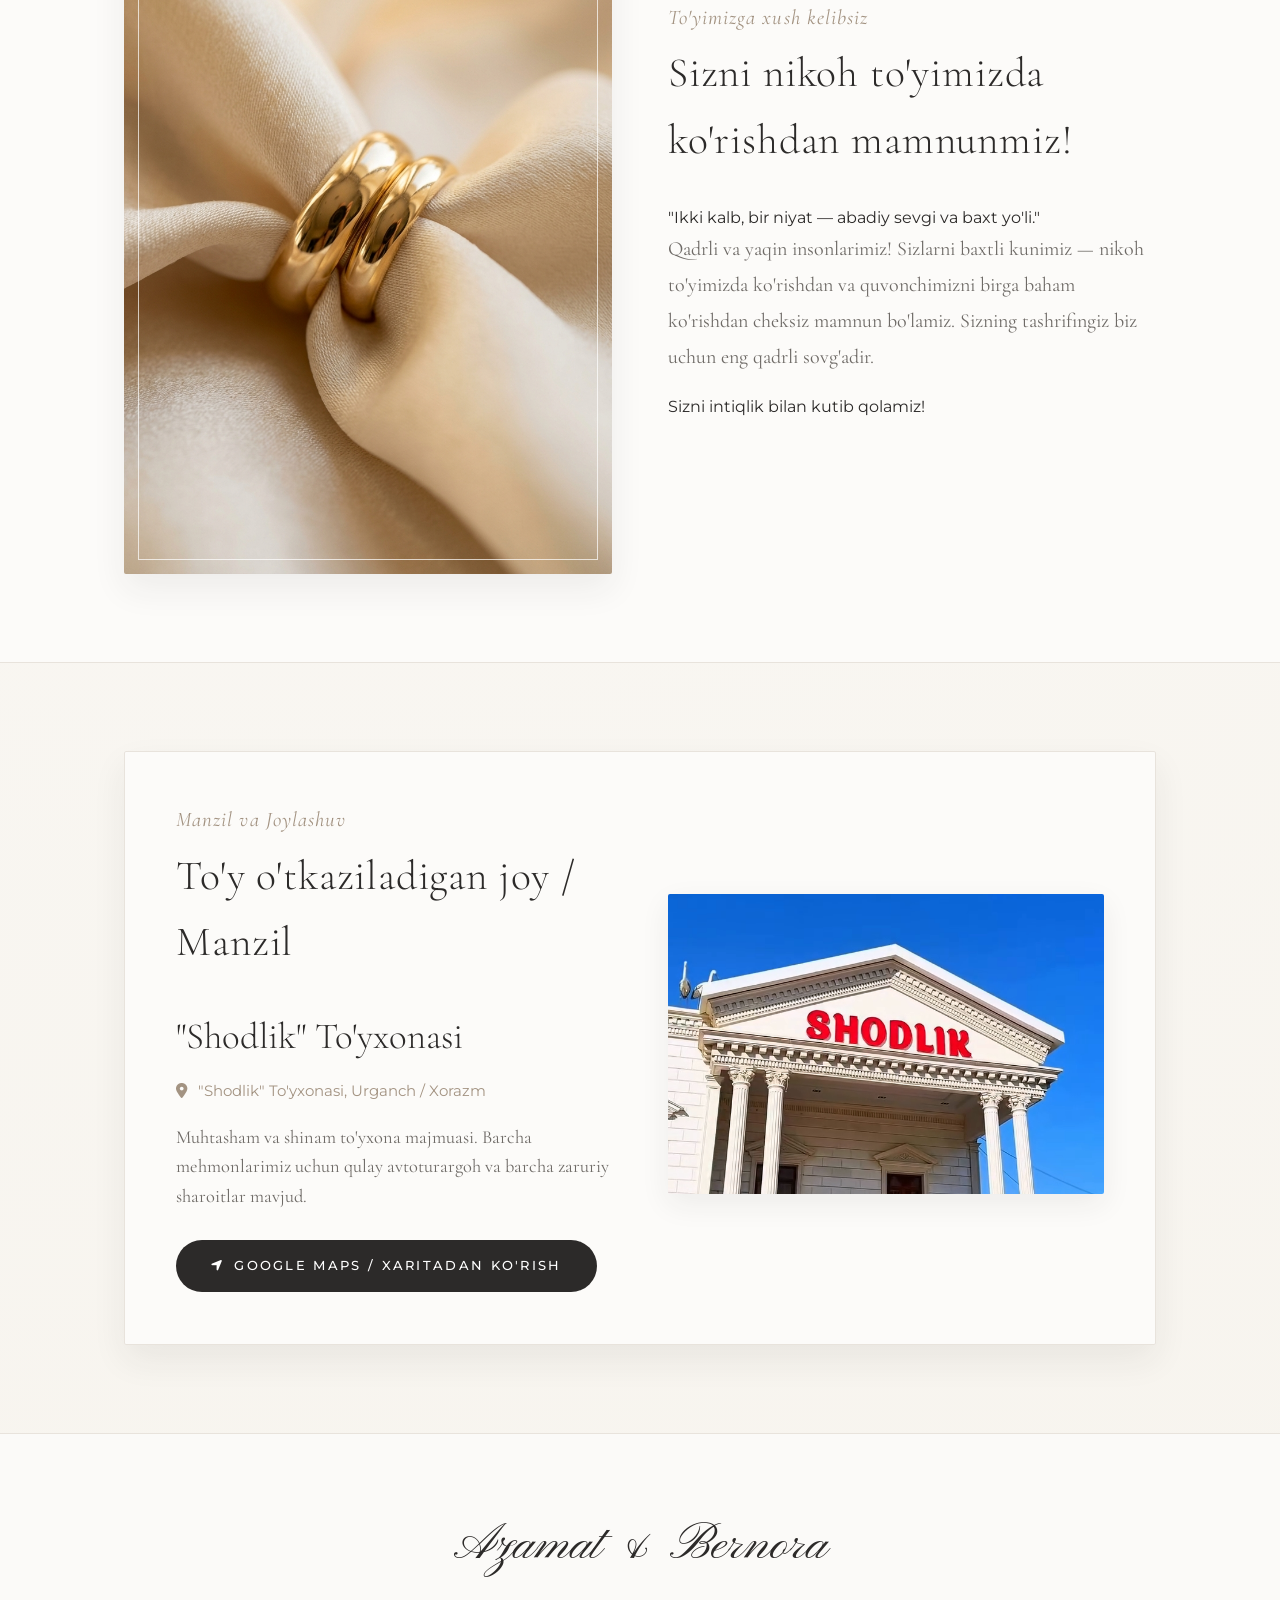
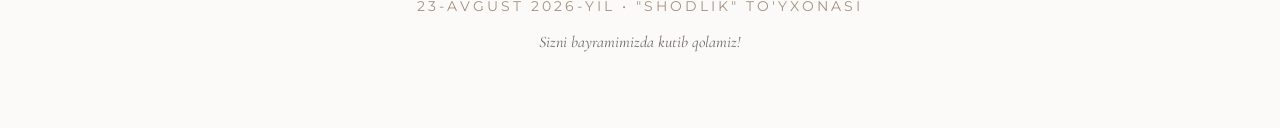
==== commit bc67941a: "Add files via upload" ====
--- a/index.html
+++ b/index.html
@@ -15,7 +15,7 @@
     <link rel="stylesheet" href="https://cdnjs.cloudflare.com/ajax/libs/font-awesome/6.4.0/css/all.min.css">
     
     <!-- Stylesheet -->
-    <link rel="stylesheet" href="styles.css">
+    <link rel="stylesheet" href="styles.css?v=2">
 </head>
 <body>
 
--- a/styles.css
+++ b/styles.css
@@ -1247,19 +1247,19 @@
         padding: 0 0.3rem;
     }
 
-    /* Countdown Timer Section Mobile Fit (Compact Box + Colons) */
+    /* Countdown Timer Section Mobile Fit (Slightly Larger Box & Timer) */
     .countdown-section {
-        padding: 2.2rem 0.6rem;
+        padding: 2.5rem 0.6rem;
     }
 
     .timer-grid {
         display: flex !important;
         align-items: center !important;
         justify-content: center !important;
-        gap: 0.25rem !important;
+        gap: 0.35rem !important;
         width: 100% !important;
-        max-width: 360px !important;
-        margin: 0.8rem auto 0 !important;
+        max-width: 400px !important;
+        margin: 1rem auto 0 !important;
         box-sizing: border-box !important;
     }
 
@@ -1270,25 +1270,25 @@
         justify-content: center !important;
         min-width: 0 !important;
         flex: 1 !important;
-        max-width: 68px !important;
-        padding: 0.55rem 0.1rem !important;
-        border-radius: 10px !important;
-        background: rgba(255, 255, 255, 0.8) !important;
+        max-width: 78px !important;
+        padding: 0.7rem 0.2rem !important;
+        border-radius: 12px !important;
+        background: rgba(255, 255, 255, 0.85) !important;
         border: 1px solid var(--color-border) !important;
-        box-shadow: 0 4px 12px rgba(0, 0, 0, 0.03) !important;
+        box-shadow: 0 4px 15px rgba(0, 0, 0, 0.04) !important;
         box-sizing: border-box !important;
         text-align: center !important;
     }
 
     .timer-number {
-        font-size: clamp(1.2rem, 4.5vw, 1.5rem) !important;
+        font-size: clamp(1.4rem, 5vw, 1.85rem) !important;
         line-height: 1 !important;
     }
 
     .timer-label {
-        font-size: 0.58rem !important;
-        letter-spacing: 0.05em !important;
-        margin-top: 0.2rem !important;
+        font-size: 0.62rem !important;
+        letter-spacing: 0.06em !important;
+        margin-top: 0.25rem !important;
         white-space: nowrap !important;
         line-height: 1.2 !important;
     }
@@ -1302,27 +1302,27 @@
         align-items: center !important;
         justify-content: center !important;
         font-family: var(--font-serif) !important;
-        font-size: 1.1rem !important;
+        font-size: 1.35rem !important;
         color: var(--color-accent-taupe) !important;
         line-height: 1 !important;
-        margin-bottom: 0.5rem !important;
+        margin-bottom: 0.6rem !important;
         padding: 0 1px !important;
         flex-shrink: 0 !important;
     }
 
-    /* Welcome / Story Section Mobile (Tight Paragraph Margins) */
+    /* Welcome / Story Section Mobile (Slightly Larger Fonts) */
     .story-section {
-        padding: 2.2rem 0.6rem;
+        padding: 2.5rem 0.6rem;
     }
 
     .story-image-wrap {
-        max-width: 280px;
+        max-width: 300px;
         margin: 0 auto;
         width: 100%;
     }
 
     .story-img {
-        height: 240px;
+        height: 250px;
         object-fit: cover;
         border-radius: 14px;
         width: 100%;
@@ -1335,23 +1335,23 @@
 
     .story-quote {
         font-family: var(--font-serif);
-        font-size: 0.95rem;
+        font-size: 1.05rem !important;
         font-style: italic;
         color: var(--color-accent-taupe);
-        margin-bottom: 0.6rem !important;
+        margin-bottom: 0.7rem !important;
         line-height: 1.5;
     }
 
     .story-text {
-        font-size: 0.88rem !important;
-        line-height: 1.6 !important;
+        font-size: 0.94rem !important;
+        line-height: 1.65 !important;
         text-align: center !important;
         color: var(--color-text-muted) !important;
-        margin-bottom: 0.6rem !important;
+        margin-bottom: 0.7rem !important;
     }
 
     .story-footer {
-        font-size: 0.9rem !important;
+        font-size: 0.96rem !important;
         font-weight: 500 !important;
         color: var(--color-text-main) !important;
         margin-bottom: 0.6rem !important;
@@ -1359,48 +1359,63 @@
         line-height: 1.4;
     }
 
-    /* Venue & Location Section Mobile (Proportional & Compact Card) */
+    /* Venue & Location Section Mobile (LEFT ALIGNED TEXT & COMPACT CARD) */
     .venue-section {
-        padding: 2rem 0.6rem;
+        padding: 2.2rem 0.6rem;
     }
 
     .venue-card-wrapper {
-        padding: 1.4rem 1rem !important;
+        padding: 1.8rem 1.2rem !important;
         border-radius: 16px !important;
-        text-align: center !important;
+        text-align: left !important;
         width: 100% !important;
         box-sizing: border-box !important;
-        background: rgba(252, 250, 246, 0.85) !important;
+        background: rgba(252, 250, 246, 0.88) !important;
         box-shadow: 0 10px 30px rgba(0, 0, 0, 0.04) !important;
     }
 
     .venue-details {
-        text-align: center !important;
+        text-align: left !important;
         width: 100% !important;
     }
 
+    .venue-details .section-subtitle {
+        text-align: left !important;
+        margin-bottom: 0.3rem !important;
+    }
+
+    .venue-details .section-title {
+        text-align: left !important;
+        padding: 0 !important;
+        margin-bottom: 0.6rem !important;
+        font-size: clamp(1.4rem, 5vw, 1.85rem) !important;
+    }
+
     .venue-name {
-        font-size: 1.4rem !important;
-        margin-bottom: 0.3rem !important;
+        font-size: 1.5rem !important;
+        margin-bottom: 0.4rem !important;
         line-height: 1.25 !important;
+        text-align: left !important;
     }
 
     .venue-address {
-        font-size: 0.85rem !important;
-        justify-content: center !important;
-        margin-bottom: 0.5rem !important;
+        font-size: 0.9rem !important;
+        justify-content: flex-start !important;
+        text-align: left !important;
+        margin-bottom: 0.6rem !important;
         line-height: 1.4 !important;
     }
 
     .venue-info {
-        font-size: 0.88rem !important;
-        line-height: 1.55 !important;
-        margin-bottom: 0.8rem !important;
-        padding: 0 0.2rem !important;
+        font-size: 0.92rem !important;
+        line-height: 1.6 !important;
+        margin-bottom: 1rem !important;
+        padding: 0 !important;
+        text-align: left !important;
     }
 
     .venue-buttons {
-        justify-content: center !important;
+        justify-content: flex-start !important;
         display: flex !important;
         margin-bottom: 0.8rem !important;
     }
@@ -1410,26 +1425,28 @@
         align-items: center !important;
         justify-content: center !important;
         width: 100% !important;
-        max-width: 280px !important;
-        min-height: 44px !important;
-        padding: 0.75rem 1.2rem !important;
-        font-size: 0.75rem !important;
+        max-width: 290px !important;
+        min-height: 46px !important;
+        padding: 0.8rem 1.3rem !important;
+        font-size: 0.78rem !important;
         letter-spacing: 0.08em !important;
         border-radius: 30px !important;
         line-height: 1.4 !important;
+        margin: 0 !important;
     }
 
     .venue-image {
         width: 100% !important;
-        margin-top: 0.4rem !important;
+        margin-top: 0.6rem !important;
     }
 
     .venue-img {
-        height: 200px !important;
-        object-fit: cover !border-radius: 14px !important;
+        height: 210px !important;
+        object-fit: cover !important;
         width: 100% !important;
         border-radius: 14px !important;
     }
+
 
 
     /* Footer Mobile */
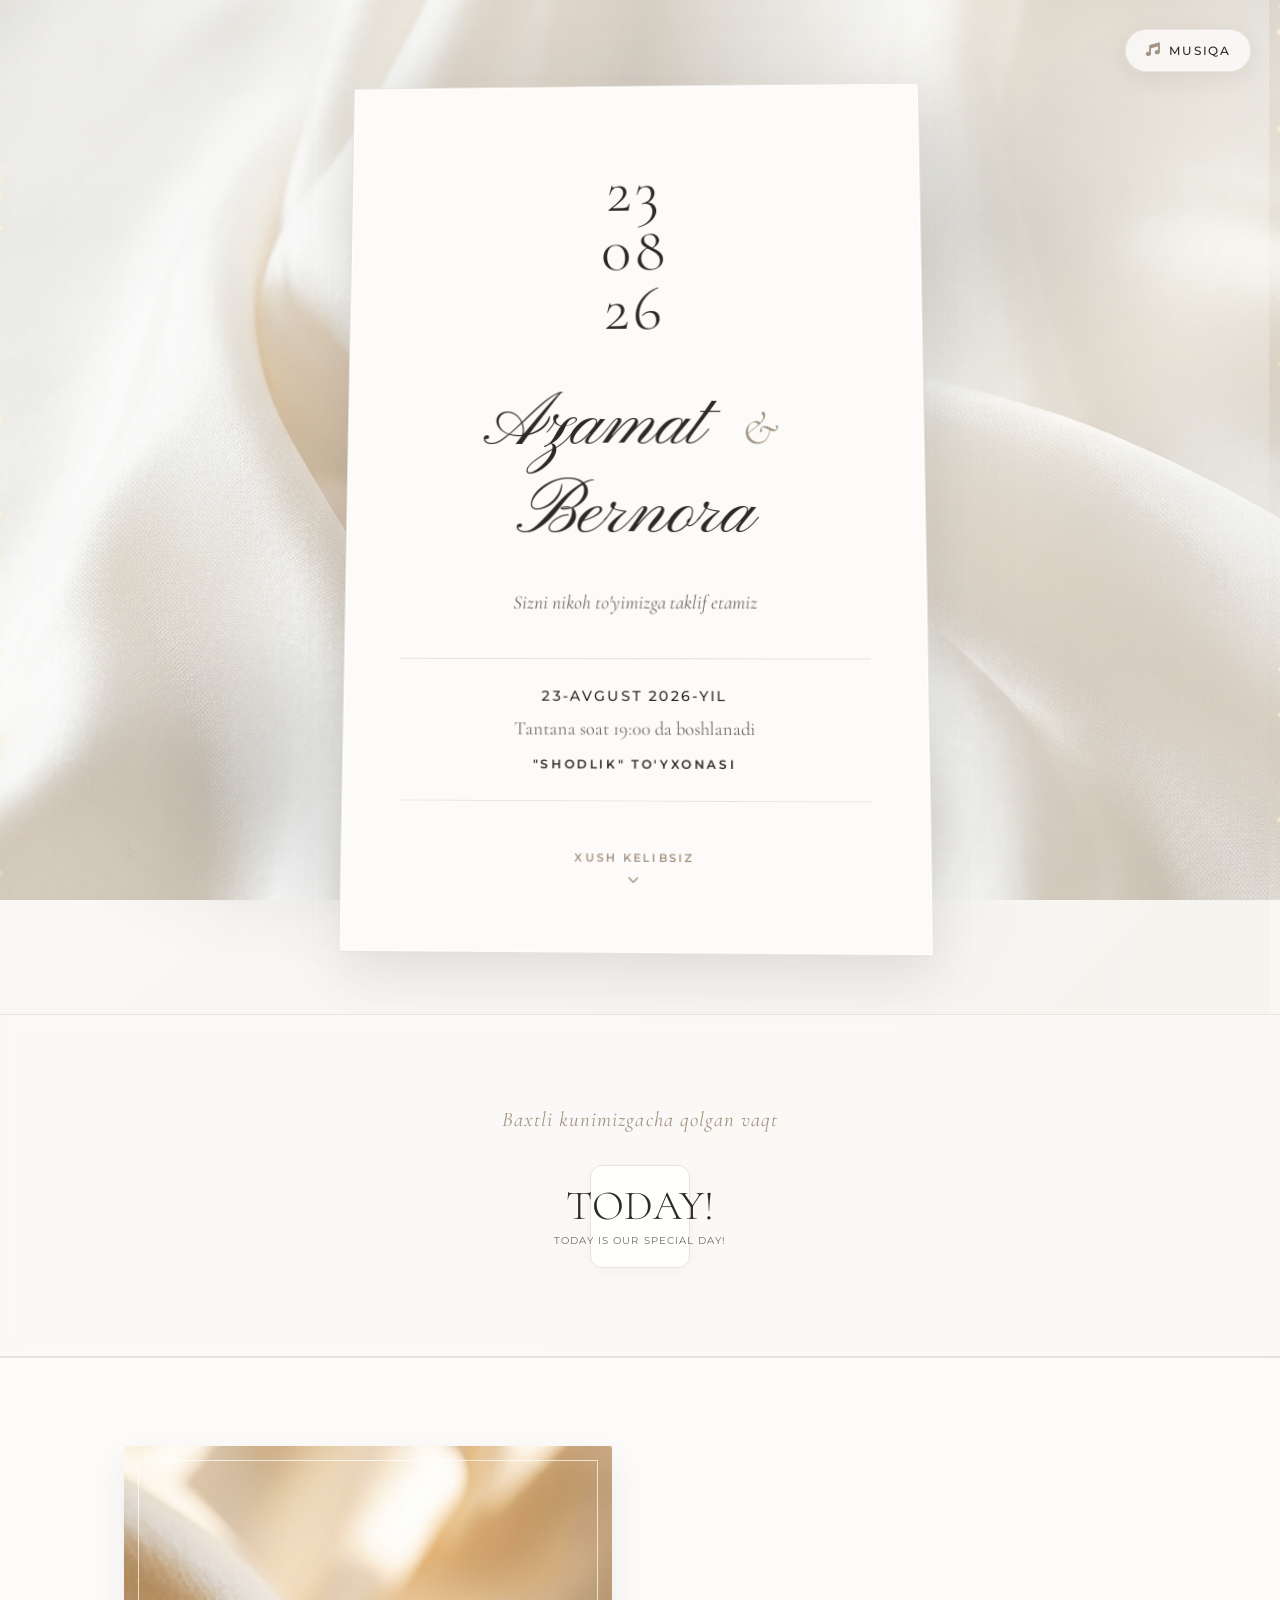
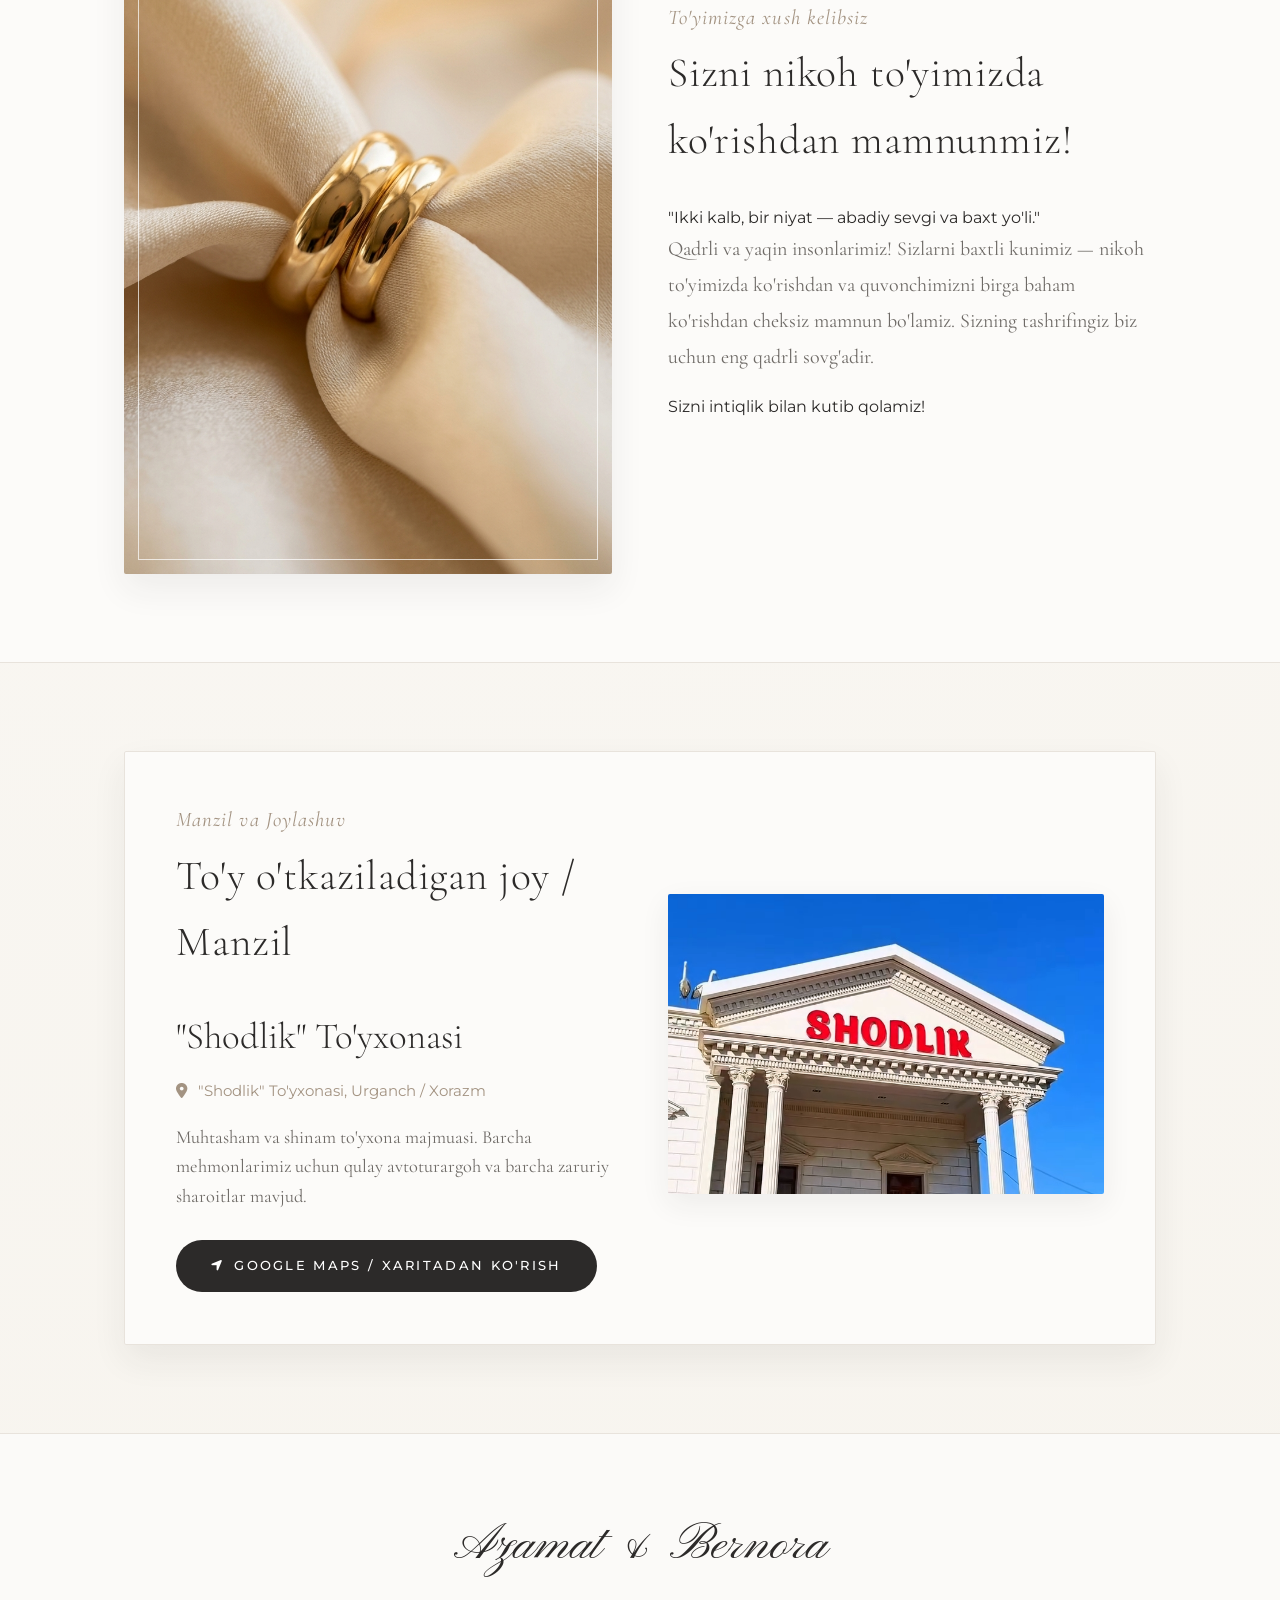
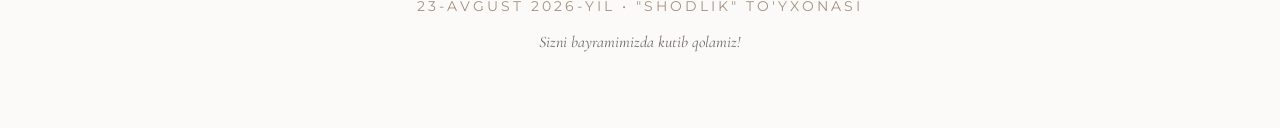
==== commit db527b05: "Add files via upload" ====
--- a/index.html
+++ b/index.html
@@ -15,7 +15,7 @@
     <link rel="stylesheet" href="https://cdnjs.cloudflare.com/ajax/libs/font-awesome/6.4.0/css/all.min.css">
     
     <!-- Stylesheet -->
-    <link rel="stylesheet" href="styles.css?v=2">
+    <link rel="stylesheet" href="styles.css?v=3">
 </head>
 <body>
 
--- a/styles.css
+++ b/styles.css
@@ -1197,59 +1197,86 @@
         line-height: 1.5;
         margin-bottom: 0.6rem;
         padding: 0 0.2rem;
+    }    .date-vertical-badge {
+        font-size: 1.35rem;
+        letter-spacing: 0.15em;
+        margin-bottom: 1.2rem;
+    }
+
+    .couple-names {
+        font-size: clamp(2.3rem, 8.5vw, 3.5rem);
+        line-height: 1.2;
+        margin-bottom: 0.8rem;
+        word-break: break-word;
+    }
+
+    .invite-lead {
+        font-size: 1.02rem;
+        line-height: 1.6;
+        margin-bottom: 1.2rem;
+        padding: 0 0.2rem;
+        color: #3A3532;
     }
 
     .event-hero-meta {
-        padding: 0.8rem 0.2rem;
-        margin-bottom: 1.2rem;
+        padding: 1rem 0.2rem;
+        margin-bottom: 1.4rem;
     }
 
     .meta-date {
-        font-size: 0.78rem;
-        letter-spacing: 0.12em;
+        font-size: 0.92rem;
+        letter-spacing: 0.14em;
         line-height: 1.4;
         margin-bottom: 0.4rem;
+        font-weight: 600;
+        color: var(--color-text-main);
     }
 
     .meta-time {
-        font-size: 0.88rem;
-        margin: 0.3rem 0;
+        font-size: 1.02rem;
+        margin: 0.35rem 0;
         line-height: 1.4;
+        font-weight: 500;
+        color: var(--color-text-muted);
     }
 
     .meta-location {
-        font-size: 0.7rem;
-        letter-spacing: 0.12em;
+        font-size: 0.82rem;
+        letter-spacing: 0.14em;
         line-height: 1.4;
+        font-weight: 600;
+        color: var(--color-text-main);
     }
 
     .scroll-down-btn {
-        font-size: 0.68rem;
-        padding: 0.5rem 1rem;
+        font-size: 0.78rem;
+        padding: 0.6rem 1.2rem;
         line-height: 1.4;
         margin-bottom: 0.5rem;
     }
 
-    /* Section Subtitle & Titles Mobile (Tight Margins & Line Heights) */
+    /* Section Subtitle & Titles Mobile (Prominent Fonts) */
     .section-subtitle {
-        font-size: 1rem;
+        font-size: 1.15rem;
         text-align: center;
         margin-bottom: 0.4rem;
-        letter-spacing: 0.04em;
+        letter-spacing: 0.05em;
         line-height: 1.4;
+        color: var(--color-accent-taupe);
     }
 
     .section-title {
-        font-size: clamp(1.4rem, 4.8vw, 1.8rem) !important;
+        font-size: clamp(1.55rem, 5.2vw, 2.05rem) !important;
         line-height: 1.3 !important;
-        margin-bottom: 0.6rem !important;
+        margin-bottom: 0.8rem !important;
         text-align: center !important;
         padding: 0 0.3rem;
-    }
-
-    /* Countdown Timer Section Mobile Fit (Slightly Larger Box & Timer) */
+        color: var(--color-text-main);
+    }
+
+    /* Countdown Timer Section Mobile Fit (Prominent Box & Numbers) */
     .countdown-section {
-        padding: 2.5rem 0.6rem;
+        padding: 2.6rem 0.6rem;
     }
 
     .timer-grid {
@@ -1258,8 +1285,8 @@
         justify-content: center !important;
         gap: 0.35rem !important;
         width: 100% !important;
-        max-width: 400px !important;
-        margin: 1rem auto 0 !important;
+        max-width: 420px !important;
+        margin: 1.1rem auto 0 !important;
         box-sizing: border-box !important;
     }
 
@@ -1270,10 +1297,10 @@
         justify-content: center !important;
         min-width: 0 !important;
         flex: 1 !important;
-        max-width: 78px !important;
-        padding: 0.7rem 0.2rem !important;
+        max-width: 82px !important;
+        padding: 0.75rem 0.2rem !important;
         border-radius: 12px !important;
-        background: rgba(255, 255, 255, 0.85) !important;
+        background: rgba(255, 255, 255, 0.88) !important;
         border: 1px solid var(--color-border) !important;
         box-shadow: 0 4px 15px rgba(0, 0, 0, 0.04) !important;
         box-sizing: border-box !important;
@@ -1281,16 +1308,18 @@
     }
 
     .timer-number {
-        font-size: clamp(1.4rem, 5vw, 1.85rem) !important;
+        font-size: clamp(1.5rem, 5.5vw, 2rem) !important;
         line-height: 1 !important;
+        font-weight: 400 !important;
     }
 
     .timer-label {
-        font-size: 0.62rem !important;
+        font-size: 0.68rem !important;
         letter-spacing: 0.06em !important;
-        margin-top: 0.25rem !important;
+        margin-top: 0.3rem !important;
         white-space: nowrap !important;
         line-height: 1.2 !important;
+        font-weight: 600 !important;
     }
 
     .label-en {
@@ -1302,7 +1331,7 @@
         align-items: center !important;
         justify-content: center !important;
         font-family: var(--font-serif) !important;
-        font-size: 1.35rem !important;
+        font-size: 1.45rem !important;
         color: var(--color-accent-taupe) !important;
         line-height: 1 !important;
         margin-bottom: 0.6rem !important;
@@ -1310,19 +1339,19 @@
         flex-shrink: 0 !important;
     }
 
-    /* Welcome / Story Section Mobile (Slightly Larger Fonts) */
+    /* Welcome / Story Section Mobile (Clear Large Text Blocks) */
     .story-section {
-        padding: 2.5rem 0.6rem;
+        padding: 2.6rem 0.6rem;
     }
 
     .story-image-wrap {
-        max-width: 300px;
+        max-width: 320px;
         margin: 0 auto;
         width: 100%;
     }
 
     .story-img {
-        height: 250px;
+        height: 260px;
         object-fit: cover;
         border-radius: 14px;
         width: 100%;
@@ -1335,42 +1364,42 @@
 
     .story-quote {
         font-family: var(--font-serif);
-        font-size: 1.05rem !important;
+        font-size: 1.15rem !important;
         font-style: italic;
         color: var(--color-accent-taupe);
-        margin-bottom: 0.7rem !important;
+        margin-bottom: 0.8rem !important;
         line-height: 1.5;
     }
 
     .story-text {
-        font-size: 0.94rem !important;
-        line-height: 1.65 !important;
+        font-size: 1.02rem !important;
+        line-height: 1.7 !important;
         text-align: center !important;
-        color: var(--color-text-muted) !important;
-        margin-bottom: 0.7rem !important;
+        color: #3A3532 !important;
+        margin-bottom: 0.8rem !important;
     }
 
     .story-footer {
-        font-size: 0.96rem !important;
-        font-weight: 500 !important;
+        font-size: 1.05rem !important;
+        font-weight: 600 !important;
         color: var(--color-text-main) !important;
         margin-bottom: 0.6rem !important;
-        margin-top: 0.4rem !important;
+        margin-top: 0.5rem !important;
         line-height: 1.4;
     }
 
-    /* Venue & Location Section Mobile (LEFT ALIGNED TEXT & COMPACT CARD) */
+    /* Venue & Location Section Mobile (LEFT ALIGNED LARGE TEXT & CARD) */
     .venue-section {
-        padding: 2.2rem 0.6rem;
+        padding: 2.6rem 0.6rem;
     }
 
     .venue-card-wrapper {
-        padding: 1.8rem 1.2rem !important;
+        padding: 2rem 1.3rem !important;
         border-radius: 16px !important;
         text-align: left !important;
         width: 100% !important;
         box-sizing: border-box !important;
-        background: rgba(252, 250, 246, 0.88) !important;
+        background: rgba(252, 250, 246, 0.9) !important;
         box-shadow: 0 10px 30px rgba(0, 0, 0, 0.04) !important;
     }
 
@@ -1381,37 +1410,40 @@
 
     .venue-details .section-subtitle {
         text-align: left !important;
-        margin-bottom: 0.3rem !important;
+        margin-bottom: 0.4rem !important;
     }
 
     .venue-details .section-title {
         text-align: left !important;
         padding: 0 !important;
-        margin-bottom: 0.6rem !important;
-        font-size: clamp(1.4rem, 5vw, 1.85rem) !important;
+        margin-bottom: 0.7rem !important;
+        font-size: clamp(1.55rem, 5.2vw, 2rem) !important;
     }
 
     .venue-name {
-        font-size: 1.5rem !important;
+        font-size: 1.6rem !important;
         margin-bottom: 0.4rem !important;
         line-height: 1.25 !important;
         text-align: left !important;
+        font-weight: 600 !important;
     }
 
     .venue-address {
-        font-size: 0.9rem !important;
+        font-size: 0.96rem !important;
         justify-content: flex-start !important;
         text-align: left !important;
-        margin-bottom: 0.6rem !important;
+        margin-bottom: 0.7rem !important;
         line-height: 1.4 !important;
+        font-weight: 500 !important;
     }
 
     .venue-info {
-        font-size: 0.92rem !important;
-        line-height: 1.6 !important;
-        margin-bottom: 1rem !important;
+        font-size: 1.02rem !important;
+        line-height: 1.65 !important;
+        margin-bottom: 1.2rem !important;
         padding: 0 !important;
         text-align: left !important;
+        color: #3A3532 !important;
     }
 
     .venue-buttons {
@@ -1425,52 +1457,52 @@
         align-items: center !important;
         justify-content: center !important;
         width: 100% !important;
-        max-width: 290px !important;
-        min-height: 46px !important;
-        padding: 0.8rem 1.3rem !important;
-        font-size: 0.78rem !important;
+        max-width: 300px !important;
+        min-height: 48px !important;
+        padding: 0.85rem 1.4rem !important;
+        font-size: 0.82rem !important;
         letter-spacing: 0.08em !important;
         border-radius: 30px !important;
         line-height: 1.4 !important;
         margin: 0 !important;
+        font-weight: 600 !important;
     }
 
     .venue-image {
         width: 100% !important;
-        margin-top: 0.6rem !important;
+        margin-top: 0.8rem !important;
     }
 
     .venue-img {
-        height: 210px !important;
+        height: 220px !important;
         object-fit: cover !important;
         width: 100% !important;
         border-radius: 14px !important;
     }
 
-
-
     /* Footer Mobile */
     .footer {
-        padding: 2.2rem 0.8rem 1.8rem;
+        padding: 2.5rem 0.8rem 2rem;
     }
 
     .footer-names {
-        font-size: 1.9rem;
+        font-size: 2.1rem;
         margin-bottom: 0.4rem;
         line-height: 1.2;
     }
 
     .footer-date {
-        font-size: 0.72rem;
+        font-size: 0.82rem;
         margin-bottom: 0.4rem;
         line-height: 1.4;
     }
 
     .footer-copy {
-        font-size: 0.78rem;
+        font-size: 0.88rem;
         margin-bottom: 0.5rem;
         line-height: 1.5;
     }
+ }
 }
 
 /* Ultra Small Mobile Screens (iPhone SE <= 360px) */
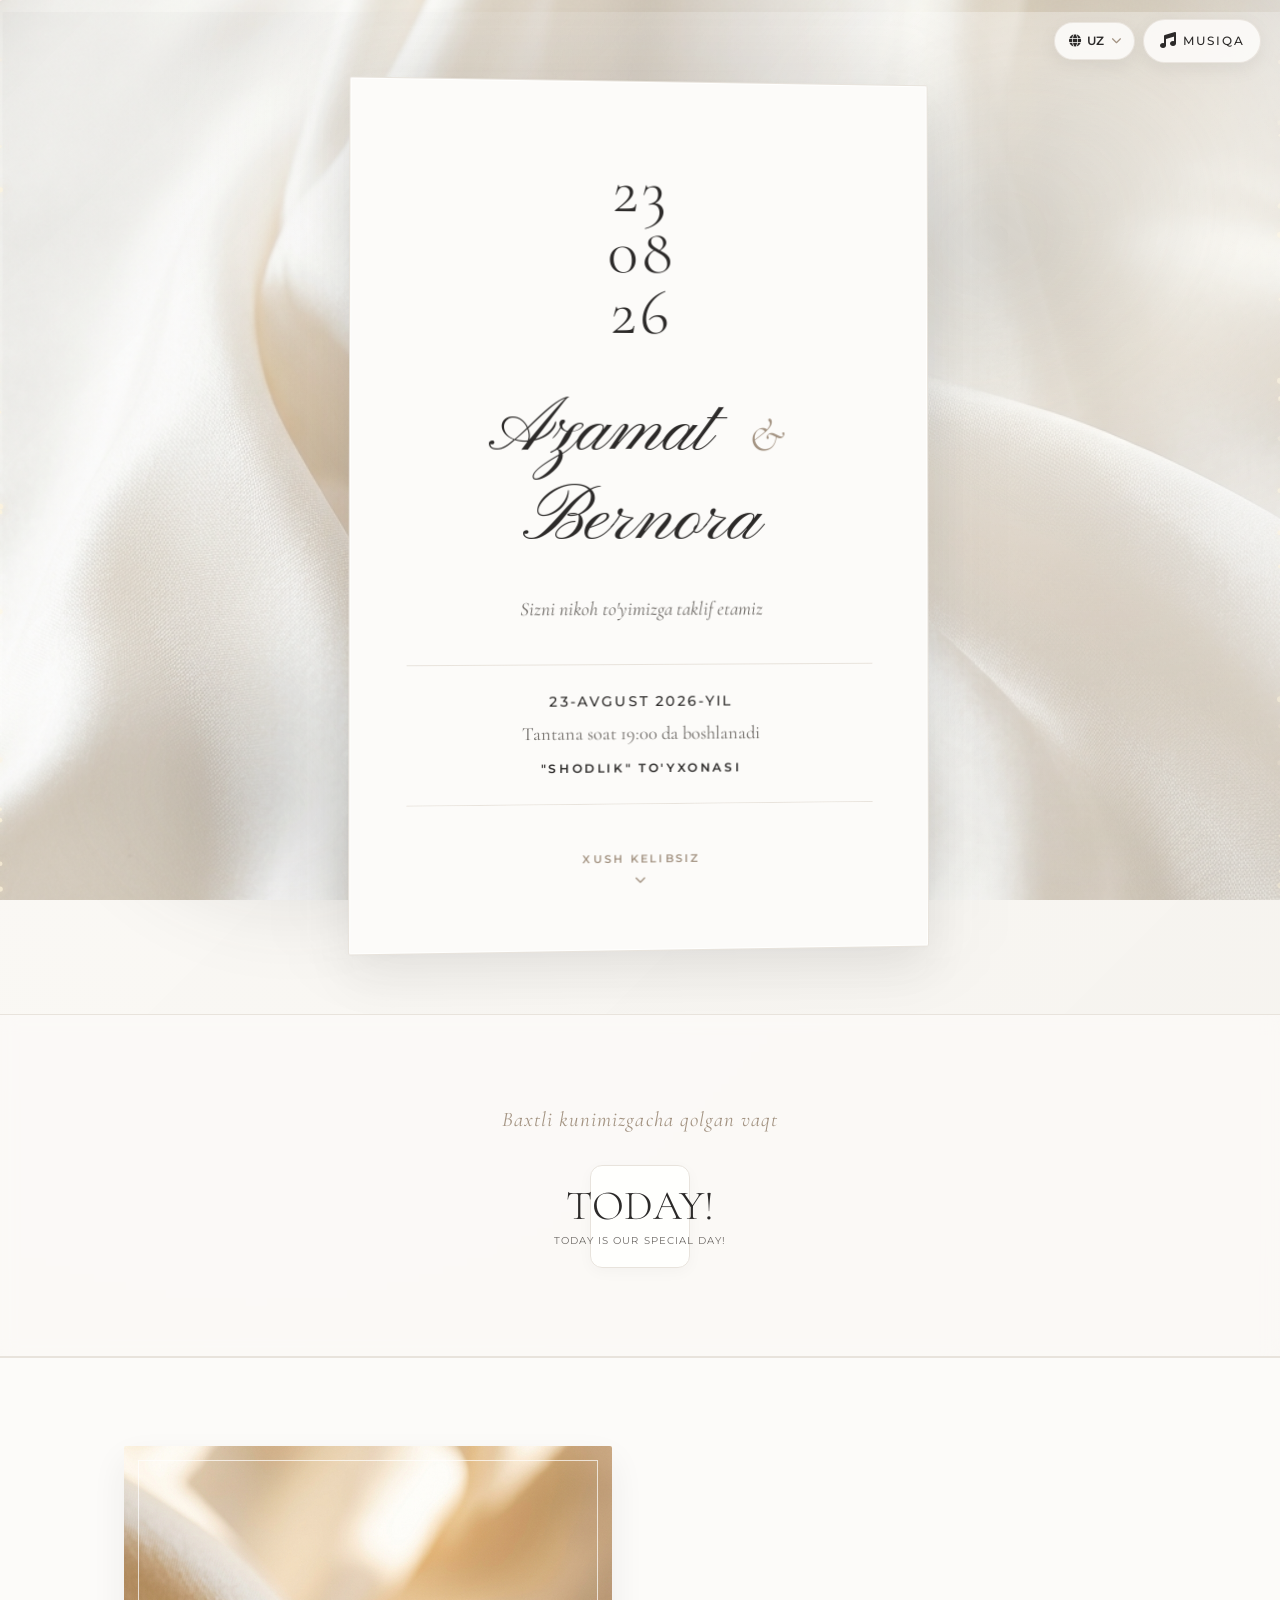
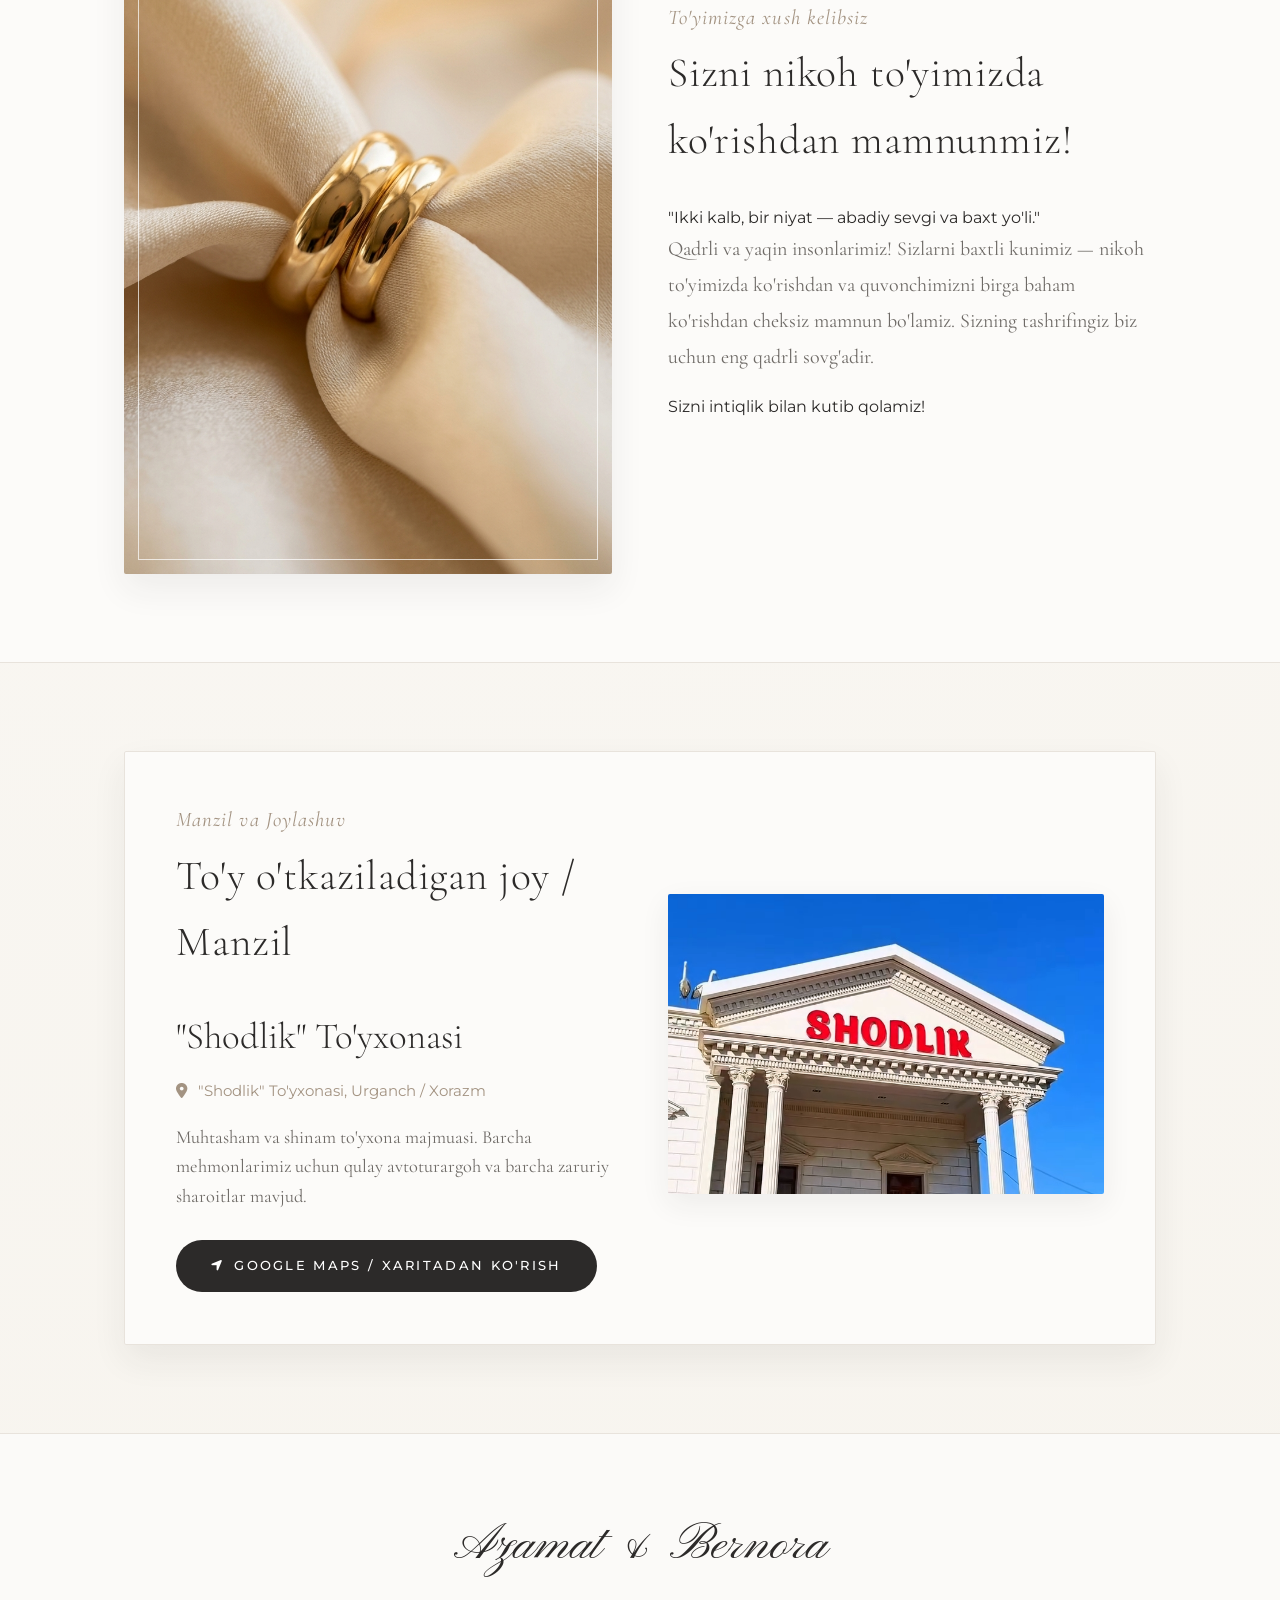
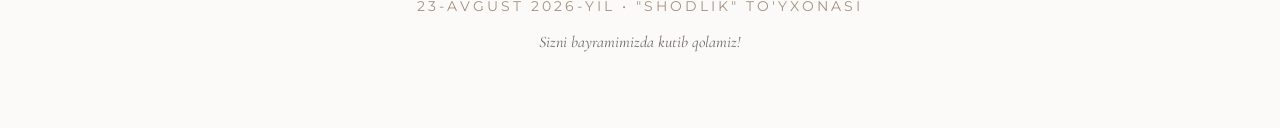
==== commit 7f7cdff8: "Add files via upload" ====
--- a/index.html
+++ b/index.html
@@ -3,7 +3,7 @@
 <head>
     <meta charset="UTF-8">
     <meta name="viewport" content="width=device-width, initial-scale=1.0, maximum-scale=1.0, user-scalable=no">
-    <title>Azamat & Bernora — Nikoh To'yiga Taklifnoma | 23-Avgust 2026</title>
+    <title data-i18n="doc_title">Azamat & Bernora — Nikoh To'yiga Taklifnoma | 23-Avgust 2026</title>
     <meta name="description" content="Azamat va Bernoraning nikoh to'yiga taklifnoma. 23-Avgust 2026-yil, 'Shodlik' To'yxonasi.">
     
     <!-- Google Fonts -->
@@ -15,7 +15,7 @@
     <link rel="stylesheet" href="https://cdnjs.cloudflare.com/ajax/libs/font-awesome/6.4.0/css/all.min.css">
     
     <!-- Stylesheet -->
-    <link rel="stylesheet" href="styles.css?v=3">
+    <link rel="stylesheet" href="styles.css?v=4">
 </head>
 <body>
 
@@ -33,14 +33,31 @@
     <!-- Floating Background Sunlight Flare -->
     <div class="sun-flare"></div>
 
-    <!-- Ambient Audio Player Toggle -->
-    <div class="audio-control" id="audioToggle" title="Musiqa">
-        <div class="audio-icon">
-            <i class="fas fa-music"></i>
+    <!-- TOP FLOATING CONTROLS BAR (MUSIC & LANGUAGE SELECTOR) -->
+    <div class="top-controls-bar">
+        <!-- Language Switcher Control -->
+        <div class="lang-control" id="langControl">
+            <div class="lang-btn" id="langBtn" title="Tilni tanlash / Select Language / 언어 선택">
+                <i class="fas fa-globe"></i>
+                <span id="currentLangCode">UZ</span>
+                <i class="fas fa-chevron-down lang-arrow"></i>
+            </div>
+            <div class="lang-dropdown hidden" id="langDropdown">
+                <button class="lang-option active" data-lang="uz">🇺🇿 O'zbekcha</button>
+                <button class="lang-option" data-lang="en">🇬🇧 English</button>
+                <button class="lang-option" data-lang="ko">🇰🇷 한국어</button>
+            </div>
         </div>
-        <span class="audio-text">Musiqa</span>
-        <div class="sound-wave hidden" id="soundWave">
-            <span></span><span></span><span></span>
+
+        <!-- Ambient Audio Player Toggle -->
+        <div class="audio-control" id="audioToggle" title="Musiqa">
+            <div class="audio-icon">
+                <i class="fas fa-music"></i>
+            </div>
+            <span class="audio-text" data-i18n="music_btn">Musiqa</span>
+            <div class="sound-wave hidden" id="soundWave">
+                <span></span><span></span><span></span>
+            </div>
         </div>
     </div>
 
@@ -84,20 +101,20 @@
                     </h1>
 
                     <!-- Invitation Lead Text -->
-                    <p class="invite-lead">
+                    <p class="invite-lead" data-i18n="hero_lead">
                         Sizni nikoh to'yimizga taklif etamiz
                     </p>
 
                     <!-- Date / Time / Location Details -->
                     <div class="event-hero-meta">
-                        <div class="meta-date">23-Avgust 2026-yil</div>
-                        <div class="meta-time">Tantana soat 19:00 da boshlanadi</div>
-                        <div class="meta-location">"SHODLIK" TO'YXONASI</div>
+                        <div class="meta-date" data-i18n="hero_date">23-Avgust 2026-yil</div>
+                        <div class="meta-time" data-i18n="hero_time">Tantana soat 19:00 da boshlanadi</div>
+                        <div class="meta-location" data-i18n="hero_location">"SHODLIK" TO'YXONASI</div>
                     </div>
 
                     <!-- Scroll Indicator -->
                     <a href="#countdown" class="scroll-down-btn" aria-label="Xush kelibsiz">
-                        <span>XUSH KELIBSIZ</span>
+                        <span data-i18n="hero_btn">XUSH KELIBSIZ</span>
                         <i class="fas fa-chevron-down"></i>
                     </a>
                 </article>
@@ -105,37 +122,37 @@
         </section>
 
         <!-- ==========================================================================
-             COUNTDOWN TIMER SECTION (WITH ELEGANT COMPACT LABELS & COLONS)
+             COUNTDOWN TIMER SECTION
              ========================================================================== -->
         <section class="section countdown-section reveal" id="countdown">
             <div class="container text-center">
-                <span class="section-subtitle">Baxtli kunimizgacha qolgan vaqt</span>
+                <span class="section-subtitle" data-i18n="timer_subtitle">Baxtli kunimizgacha qolgan vaqt</span>
                 <div class="timer-grid" id="countdownTimer">
                     <div class="timer-box">
                         <span class="timer-number" id="days">00</span>
-                        <span class="timer-label">KUN<span class="label-en"> / DAYS</span></span>
+                        <span class="timer-label" data-i18n="label_days">KUN</span>
                     </div>
                     <div class="timer-colon">:</div>
                     <div class="timer-box">
                         <span class="timer-number" id="hours">00</span>
-                        <span class="timer-label">SOAT<span class="label-en"> / HOURS</span></span>
+                        <span class="timer-label" data-i18n="label_hours">SOAT</span>
                     </div>
                     <div class="timer-colon">:</div>
                     <div class="timer-box">
                         <span class="timer-number" id="minutes">00</span>
-                        <span class="timer-label">DAQIQA<span class="label-en"> / MINS</span></span>
+                        <span class="timer-label" data-i18n="label_mins">DAQIQA</span>
                     </div>
                     <div class="timer-colon">:</div>
                     <div class="timer-box">
                         <span class="timer-number" id="seconds">00</span>
-                        <span class="timer-label">SONIYA<span class="label-en"> / SECS</span></span>
-                    </div>
-                </div>
-            </div>
-        </section>
-
-        <!-- ==========================================================================
-             SECTION 2: WELCOME SECTION (ПРИВЕТСТВИЕ НА УЗБЕКСКОМ)
+                        <span class="timer-label" data-i18n="label_secs">SONIYA</span>
+                    </div>
+                </div>
+            </div>
+        </section>
+
+        <!-- ==========================================================================
+             SECTION 2: WELCOME SECTION (ПРИВЕТСТВИЕ)
              ========================================================================== -->
         <section class="section story-section" id="welcome">
             <div class="container grid-2-col align-center reveal">
@@ -145,13 +162,13 @@
                     </div>
                 </div>
                 <div class="story-content">
-                    <span class="section-subtitle">To'yimizga xush kelibsiz</span>
-                    <h2 class="section-title text-left">Sizni nikoh to'yimizda ko'rishdan mamnunmiz!</h2>
-                    <p class="story-quote">"Ikki kalb, bir niyat — abadiy sevgi va baxt yo'li."</p>
-                    <p class="story-text">
+                    <span class="section-subtitle" data-i18n="welcome_subtitle">To'yimizga xush kelibsiz</span>
+                    <h2 class="section-title text-left" data-i18n="welcome_title">Sizni nikoh to'yimizda ko'rishdan mamnunmiz!</h2>
+                    <p class="story-quote" data-i18n="welcome_quote">"Ikki kalb, bir niyat — abadiy sevgi va baxt yo'li."</p>
+                    <p class="story-text" data-i18n="welcome_body">
                         Qadrli va yaqin insonlarimiz! Sizlarni baxtli kunimiz — nikoh to'yimizda ko'rishdan va quvonchimizni birga baham ko'rishdan cheksiz mamnun bo'lamiz. Sizning tashrifingiz biz uchun eng qadrli sovg'adir.
                     </p>
-                    <p class="story-footer">Sizni intiqlik bilan kutib qolamiz!</p>
+                    <p class="story-footer" data-i18n="welcome_footer">Sizni intiqlik bilan kutib qolamiz!</p>
                 </div>
             </div>
         </section>
@@ -163,18 +180,18 @@
             <div class="container">
                 <div class="venue-card-wrapper grid-2-col align-center reveal">
                     <div class="venue-details">
-                        <span class="section-subtitle">Manzil va Joylashuv</span>
-                        <h2 class="section-title text-left">To'y o'tkaziladigan joy / Manzil</h2>
-                        <h3 class="venue-name">"Shodlik" To'yxonasi</h3>
+                        <span class="section-subtitle" data-i18n="location_subtitle">Manzil va Joylashuv</span>
+                        <h2 class="section-title text-left" data-i18n="location_title">To'y o'tkaziladigan joy / Manzil</h2>
+                        <h3 class="venue-name" data-i18n="location_venue_name">"Shodlik" To'yxonasi</h3>
                         <p class="venue-address">
-                            <i class="fas fa-map-marker-alt"></i> "Shodlik" To'yxonasi, Urganch / Xorazm
+                            <i class="fas fa-map-marker-alt"></i> <span data-i18n="location_address">"Shodlik" To'yxonasi, Urganch / Xorazm</span>
                         </p>
-                        <p class="venue-info">
+                        <p class="venue-info" data-i18n="location_info">
                             Muhtasham va shinam to'yxona majmuasi. Barcha mehmonlarimiz uchun qulay avtoturargoh va barcha zaruriy sharoitlar mavjud.
                         </p>
                         <div class="venue-buttons">
                             <a href="https://www.google.com/maps/place/Shodlik/@41.5597446,60.5866261,199m/data=!3m1!1e3!4m6!3m5!1s0x41dfc90032ce7e97:0xc4954acc0810d1e5!8m2!3d41.5597502!4d60.5870968!16s%2Fg%2F11y0bfdw9y" target="_blank" rel="noopener noreferrer" class="btn btn-primary">
-                                <i class="fas fa-location-arrow"></i> Google Maps / Xaritadan ko'rish
+                                <i class="fas fa-location-arrow"></i> <span data-i18n="location_btn">Google Maps / Xaritadan ko'rish</span>
                             </a>
                         </div>
                     </div>
@@ -192,14 +209,14 @@
         <footer class="footer">
             <div class="container text-center">
                 <h3 class="footer-names">Azamat & Bernora</h3>
-                <p class="footer-date">23-Avgust 2026-yil • "Shodlik" To'yxonasi</p>
-                <p class="footer-copy">Sizni bayramimizda kutib qolamiz!</p>
+                <p class="footer-date" data-i18n="footer_date">23-Avgust 2026-yil • "Shodlik" To'yxonasi</p>
+                <p class="footer-copy" data-i18n="footer_copy">Sizni bayramimizda kutib qolamiz!</p>
             </div>
         </footer>
 
     </div>
 
     <!-- JavaScript -->
-    <script src="script.js"></script>
+    <script src="script.js?v=4"></script>
 </body>
 </html>
--- a/styles.css
+++ b/styles.css
@@ -198,35 +198,120 @@
 .mb-4 { margin-bottom: 2rem; }
 .mt-5 { margin-top: 3rem; }
 
-/* Audio Floating Control Button */
+/* Top Floating Controls Bar (Music & Language Selector) */
+.top-controls-bar {
+    position: fixed;
+    top: 1.2rem;
+    right: 1.2rem;
+    z-index: 1000;
+    display: flex;
+    align-items: center;
+    gap: 0.5rem;
+}
+
 .audio-control {
-    position: fixed;
-    top: 1.8rem;
-    right: 1.8rem;
-    z-index: 100;
     display: flex;
     align-items: center;
-    gap: 0.6rem;
-    padding: 0.6rem 1.2rem;
-    background: rgba(252, 251, 249, 0.85);
+    gap: 0.45rem;
+    padding: 0.5rem 0.95rem;
+    background: rgba(252, 251, 249, 0.9);
     backdrop-filter: blur(12px);
-    border: 1px solid rgba(232, 227, 220, 0.8);
-    border-radius: var(--radius-pill);
-    box-shadow: 0 6px 25px var(--color-shadow);
+    -webkit-backdrop-filter: blur(12px);
+    border: 1px solid rgba(232, 227, 220, 0.9);
+    border-radius: 30px;
+    box-shadow: 0 6px 20px rgba(0, 0, 0, 0.06);
     cursor: pointer;
     transition: var(--transition);
 }
 
-.audio-control:hover {
-    transform: translateY(-2px);
+.lang-control {
+    position: relative;
+}
+
+.lang-btn {
+    display: flex;
+    align-items: center;
+    gap: 0.4rem;
+    padding: 0.5rem 0.85rem;
+    background: rgba(252, 251, 249, 0.9);
+    backdrop-filter: blur(12px);
+    -webkit-backdrop-filter: blur(12px);
+    border: 1px solid rgba(232, 227, 220, 0.9);
+    border-radius: 30px;
+    box-shadow: 0 6px 20px rgba(0, 0, 0, 0.06);
+    cursor: pointer;
+    font-size: 0.78rem;
+    font-weight: 600;
+    color: var(--color-text-main);
+    transition: var(--transition);
+}
+
+.lang-btn:hover, .audio-control:hover {
     background: #ffffff;
-    box-shadow: 0 8px 30px var(--color-shadow-deep);
-}
-
-.audio-icon {
-    font-size: 0.85rem;
+    box-shadow: 0 8px 25px rgba(0, 0, 0, 0.1);
+    transform: translateY(-1px);
+}
+
+.lang-arrow {
+    font-size: 0.65rem;
     color: var(--color-accent-taupe);
-}
+    transition: transform 0.2s ease;
+}
+
+.lang-control.open .lang-arrow {
+    transform: rotate(180deg);
+}
+
+.lang-dropdown {
+    position: absolute;
+    top: calc(100% + 0.4rem);
+    right: 0;
+    background: rgba(255, 255, 255, 0.96);
+    backdrop-filter: blur(16px);
+    -webkit-backdrop-filter: blur(16px);
+    border: 1px solid var(--color-border);
+    border-radius: 14px;
+    box-shadow: 0 10px 30px rgba(0, 0, 0, 0.12);
+    padding: 0.35rem;
+    display: flex;
+    flex-direction: column;
+    gap: 0.2rem;
+    min-width: 140px;
+    z-index: 1001;
+}
+
+.lang-dropdown.hidden {
+    display: none !important;
+}
+
+.lang-option {
+    background: transparent;
+    border: none;
+    padding: 0.5rem 0.75rem;
+    border-radius: 8px;
+    font-size: 0.82rem;
+    font-weight: 500;
+    color: var(--color-text-main);
+    cursor: pointer;
+    text-align: left;
+    display: flex;
+    align-items: center;
+    gap: 0.45rem;
+    transition: background 0.15s ease;
+    width: 100%;
+}
+
+.lang-option:hover {
+    background: rgba(184, 146, 63, 0.08);
+    color: var(--color-accent-gold);
+}
+
+.lang-option.active {
+    background: rgba(184, 146, 63, 0.14);
+    color: var(--color-accent-gold);
+    font-weight: 600;
+}
+
 
 .audio-text {
     font-size: 0.75rem;
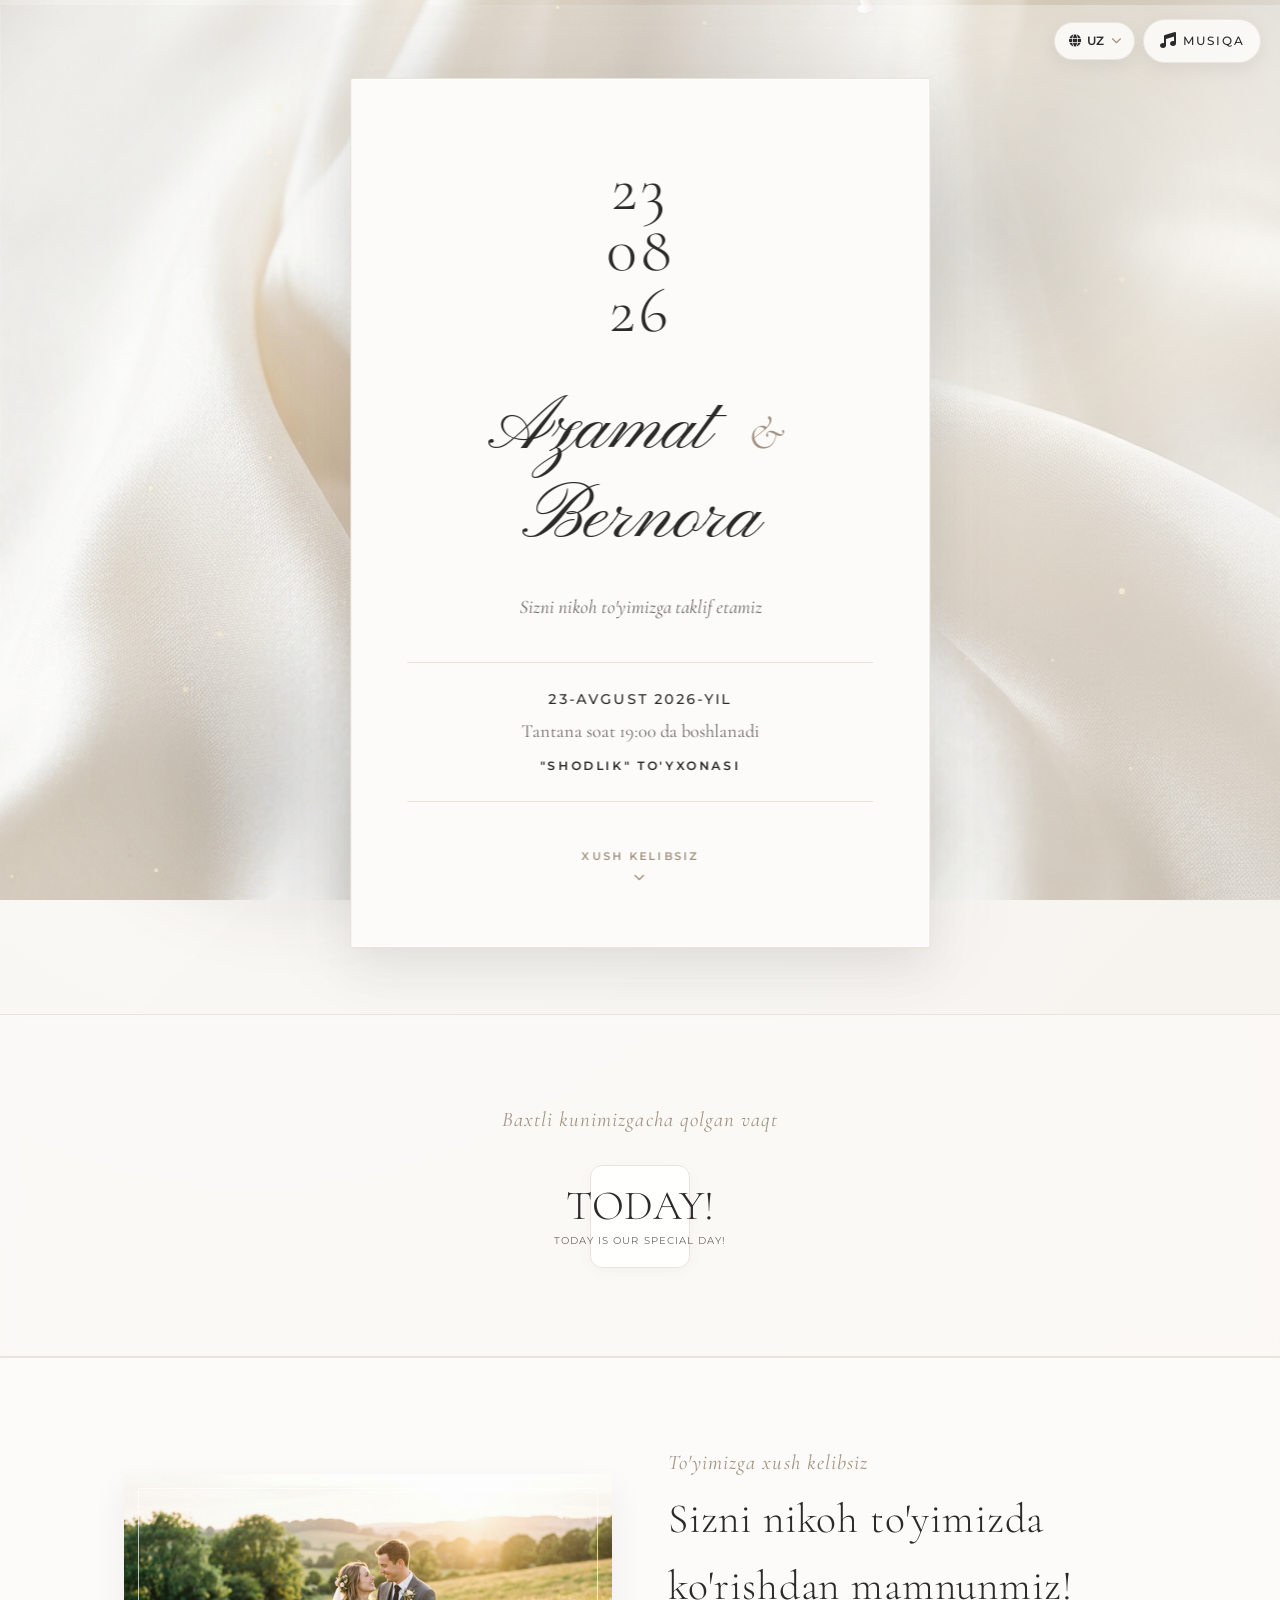
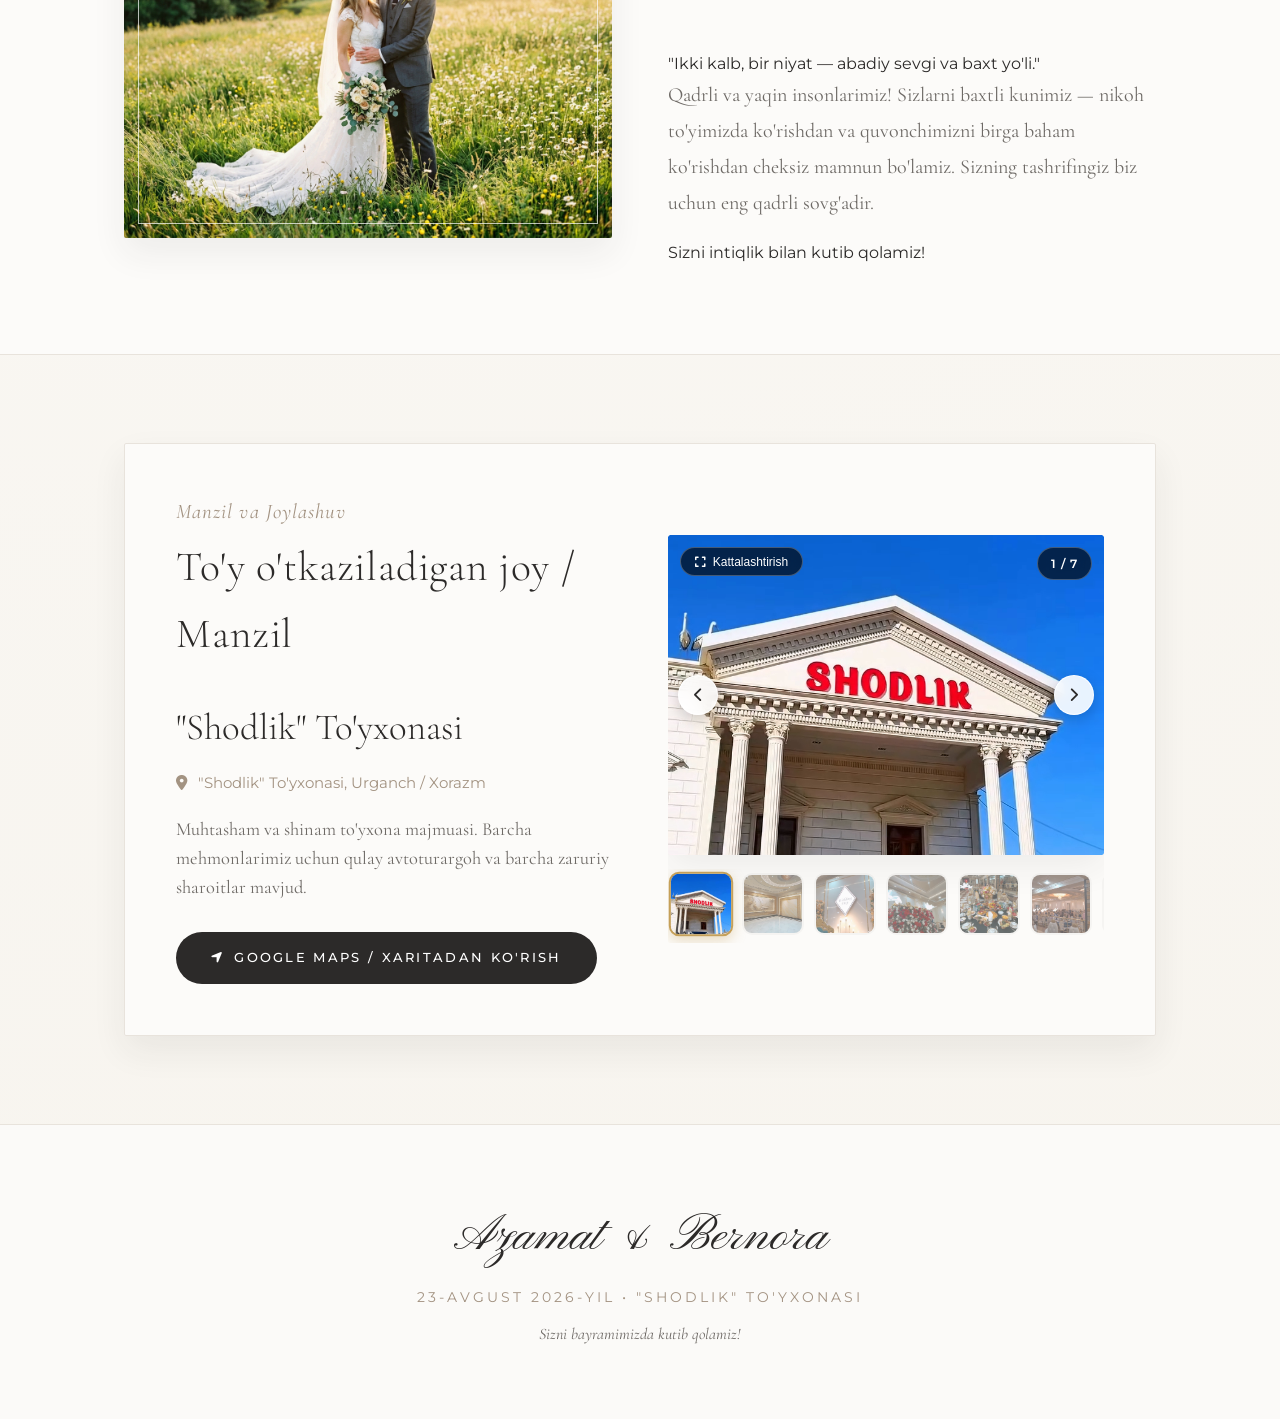
==== commit f2fc995b: "Add files via upload" ====
--- a/index.html
+++ b/index.html
@@ -15,7 +15,7 @@
     <link rel="stylesheet" href="https://cdnjs.cloudflare.com/ajax/libs/font-awesome/6.4.0/css/all.min.css">
     
     <!-- Stylesheet -->
-    <link rel="stylesheet" href="styles.css?v=4">
+    <link rel="stylesheet" href="styles.css?v=30">
 </head>
 <body>
 
@@ -158,7 +158,7 @@
             <div class="container grid-2-col align-center reveal">
                 <div class="story-image-wrap">
                     <div class="image-frame">
-                        <img src="assets/images/rings.jpg" alt="Nikoh uzuklari" class="story-img">
+                        <img src="assets/images/welcome_couple.jpg" alt="Kuyov va Kelin" class="story-img">
                     </div>
                 </div>
                 <div class="story-content">
@@ -195,10 +195,27 @@
                             </a>
                         </div>
                     </div>
+
                     <div class="venue-image">
-                        <img src="assets/images/venue.png" alt="'Shodlik' To'yxonasi" class="venue-img">
-                    </div>
-
+                        <div class="venue-photo-slider" id="venueSlider">
+                            <img src="assets/images/venue.png" alt="Shodlik To'yxonasi" class="venue-active-img" id="venueActiveImg">
+                            <button class="fullscreen-trigger" id="fullscreenBtn" aria-label="To'liq ekranda ko'rish" title="To'liq ekranda ko'rish">
+                                <i class="fas fa-expand"></i> <span data-i18n="enlarge_btn">Kattalashtirish</span>
+                            </button>
+                            <div class="slider-badge" id="sliderBadge">1 / 7</div>
+                            <button class="slider-arrow arrow-prev" id="sliderPrev" aria-label="Oldingi foto"><i class="fas fa-chevron-left"></i></button>
+                            <button class="slider-arrow arrow-next" id="sliderNext" aria-label="Keyingi foto"><i class="fas fa-chevron-right"></i></button>
+                        </div>
+                        <div class="venue-thumbnails" id="venueThumbnails">
+                            <button class="thumb-item active" data-index="0" aria-label="Foto 1"><img src="assets/images/venue.png" alt="To'yxona foto 1"></button>
+                            <button class="thumb-item" data-index="1" aria-label="Foto 2"><img src="assets/images/1.jpeg" alt="To'yxona foto 2"></button>
+                            <button class="thumb-item" data-index="2" aria-label="Foto 3"><img src="assets/images/2.jpeg" alt="To'yxona foto 3"></button>
+                            <button class="thumb-item" data-index="3" aria-label="Foto 4"><img src="assets/images/3.jpeg" alt="To'yxona foto 4"></button>
+                            <button class="thumb-item" data-index="4" aria-label="Foto 5"><img src="assets/images/4.jpeg" alt="To'yxona foto 5"></button>
+                            <button class="thumb-item" data-index="5" aria-label="Foto 6"><img src="assets/images/5.jpeg" alt="To'yxona foto 6"></button>
+                            <button class="thumb-item" data-index="6" aria-label="Foto 7"><img src="assets/images/6.jpeg" alt="To'yxona foto 7"></button>
+                        </div>
+                    </div>
                 </div>
             </div>
         </section>
@@ -216,7 +233,20 @@
 
     </div>
 
+    <!-- Fullscreen Lightbox Gallery Modal -->
+    <div class="fullscreen-gallery-modal" id="fullscreenGalleryModal" style="display: none;" aria-hidden="true">
+        <button class="fullscreen-close-btn" id="fullscreenCloseBtn" aria-label="Yopish / Orqaga">
+            <i class="fas fa-arrow-left"></i> <span>Orqaga</span>
+        </button>
+        <div class="fullscreen-counter" id="fullscreenCounter">1 / 7</div>
+        <div class="fullscreen-img-wrapper" id="fullscreenImgWrapper">
+            <img src="assets/images/venue.png" alt="To'yxona fotosi" class="fullscreen-main-img" id="fullscreenMainImg">
+        </div>
+        <button class="fullscreen-arrow fs-prev" id="fsPrev" aria-label="Oldingi"><i class="fas fa-chevron-left"></i></button>
+        <button class="fullscreen-arrow fs-next" id="fsNext" aria-label="Keyingi"><i class="fas fa-chevron-right"></i></button>
+    </div>
+
     <!-- JavaScript -->
-    <script src="script.js?v=4"></script>
+    <script src="script.js?v=30"></script>
 </body>
 </html>
--- a/styles.css
+++ b/styles.css
@@ -36,6 +36,8 @@
 html {
     scroll-behavior: smooth;
     font-size: 16px;
+    overflow-x: hidden !important;
+    max-width: 100vw;
 }
 
 body {
@@ -47,7 +49,8 @@
     background-attachment: fixed;
     color: var(--color-text-main);
     line-height: 1.6;
-    overflow-x: hidden;
+    overflow-x: hidden !important;
+    max-width: 100vw;
     -webkit-font-smoothing: antialiased;
     perspective: 1000px;
 }
@@ -797,6 +800,7 @@
     border-radius: var(--radius-card);
     padding: 3.2rem;
     box-shadow: 0 15px 35px var(--color-shadow);
+    overflow: hidden;
 }
 
 .venue-name {
@@ -849,13 +853,31 @@
     box-shadow: 0 8px 25px rgba(0,0,0,0.15);
 }
 
-.venue-img {
+/* ==========================================================================
+   IN-CARD VENUE PHOTO SLIDER (SLIDE BEHIND MAIN PHOTO)
+   ========================================================================== */
+.venue-image {
+    position: relative;
     width: 100%;
+    overflow: hidden;
     border-radius: var(--radius-card);
-    object-fit: cover;
-    height: 300px;
-    box-shadow: 0 10px 30px var(--color-shadow);
-}
+}
+
+.venue-photo-slider {
+    position: relative;
+    width: 100%;
+    height: 320px;
+    max-height: 350px;
+    border-radius: var(--radius-card);
+    overflow: hidden;
+    box-shadow: 0 12px 35px var(--color-shadow);
+    background: #111;
+    touch-action: pan-y;
+    user-select: none;
+    -webkit-user-select: none;
+}
+
+
 
 /* ==========================================================================
    SECTION 3: OUR STORY & PHOTO
@@ -1113,6 +1135,18 @@
     opacity: 1;
     pointer-events: auto;
 }
+
+.reveal {
+    opacity: 1;
+    transform: translateY(0);
+    transition: opacity 0.6s cubic-bezier(0.16, 1, 0.3, 1), transform 0.6s cubic-bezier(0.16, 1, 0.3, 1);
+}
+
+.reveal.active {
+    opacity: 1 !important;
+    transform: translateY(0) !important;
+}
+
 
 .modal-content {
     background: var(--color-card-bg);
@@ -1556,14 +1590,18 @@
     .venue-image {
         width: 100% !important;
         margin-top: 0.8rem !important;
-    }
-
-    .venue-img {
-        height: 220px !important;
-        object-fit: cover !important;
+        overflow: hidden !important;
+        border-radius: 14px !important;
+    }
+
+    .venue-photo-slider {
+        height: 230px !important;
+        max-height: 250px !important;
         width: 100% !important;
         border-radius: 14px !important;
-    }
+        aspect-ratio: auto !important;
+    }
+
 
     /* Footer Mobile */
     .footer {
@@ -1587,7 +1625,6 @@
         margin-bottom: 0.5rem;
         line-height: 1.5;
     }
- }
 }
 
 /* Ultra Small Mobile Screens (iPhone SE <= 360px) */
@@ -1622,16 +1659,347 @@
         font-size: 0.95rem !important;
         margin-bottom: 0.4rem !important;
     }
-
-    .story-img {
-        height: 200px;
-    }
-
-    .venue-img {
-        height: 160px;
-    }
-}
-
-
-
-
+}
+
+/* ==========================================================================
+   IN-CARD VENUE PHOTO SLIDER & GALLERY THUMBNAILS (SINGLE ACTIVE IMAGE)
+   ========================================================================== */
+.venue-image {
+    position: relative;
+    width: 100%;
+    overflow: hidden;
+    border-radius: var(--radius-card);
+}
+
+.venue-photo-slider {
+    position: relative;
+    width: 100%;
+    height: 320px;
+    min-height: 320px;
+    border-radius: var(--radius-card);
+    overflow: hidden;
+    box-shadow: 0 12px 35px var(--color-shadow);
+    background: var(--color-bg-silk);
+    touch-action: pan-y;
+    user-select: none;
+    -webkit-user-select: none;
+    cursor: pointer;
+    display: flex;
+    align-items: center;
+    justify-content: center;
+}
+
+.venue-active-img {
+    width: 100% !important;
+    height: 100% !important;
+    min-height: 100% !important;
+    object-fit: cover !important;
+    object-position: center !important;
+    display: block !important;
+    border-radius: var(--radius-card);
+    transition: opacity 0.25s ease;
+    pointer-events: none;
+}
+
+/* Fullscreen Trigger Button inside Slider */
+.fullscreen-trigger {
+    position: absolute;
+    top: 12px;
+    left: 12px;
+    z-index: 15;
+    background: rgba(0, 0, 0, 0.65);
+    backdrop-filter: blur(8px);
+    -webkit-backdrop-filter: blur(8px);
+    color: #ffffff;
+    border: 1px solid rgba(255, 255, 255, 0.25);
+    padding: 0.4rem 0.85rem;
+    border-radius: 20px;
+    font-size: 0.75rem;
+    font-weight: 500;
+    display: flex;
+    align-items: center;
+    gap: 0.45rem;
+    cursor: pointer;
+    transition: all 0.2s ease;
+}
+
+.fullscreen-trigger:hover {
+    background: rgba(0, 0, 0, 0.9);
+    transform: scale(1.05);
+}
+
+/* Floating Counter Badge */
+.slider-badge {
+    position: absolute;
+    top: 12px;
+    right: 12px;
+    z-index: 15;
+    background: rgba(0, 0, 0, 0.65);
+    backdrop-filter: blur(8px);
+    -webkit-backdrop-filter: blur(8px);
+    color: #ffffff;
+    font-family: var(--font-sans);
+    font-size: 0.75rem;
+    font-weight: 600;
+    padding: 0.35rem 0.8rem;
+    border-radius: 20px;
+    letter-spacing: 0.08em;
+    border: 1px solid rgba(255, 255, 255, 0.25);
+}
+
+/* Floating Arrow Buttons */
+.slider-arrow {
+    position: absolute;
+    top: 50%;
+    transform: translateY(-50%);
+    z-index: 15;
+    width: 40px;
+    height: 40px;
+    border-radius: 50%;
+    background: rgba(255, 255, 255, 0.9);
+    backdrop-filter: blur(8px);
+    -webkit-backdrop-filter: blur(8px);
+    border: 1px solid rgba(255, 255, 255, 0.9);
+    color: var(--color-text-main);
+    display: flex;
+    align-items: center;
+    justify-content: center;
+    cursor: pointer;
+    box-shadow: 0 4px 15px rgba(0, 0, 0, 0.2);
+    transition: all 0.25s cubic-bezier(0.16, 1, 0.3, 1);
+    font-size: 0.9rem;
+}
+
+.slider-arrow:hover {
+    background: #ffffff;
+    color: var(--color-accent-gold);
+    transform: translateY(-50%) scale(1.1);
+    box-shadow: 0 6px 20px rgba(0, 0, 0, 0.3);
+}
+
+.slider-arrow:active {
+    transform: translateY(-50%) scale(0.95);
+}
+
+.arrow-prev { left: 10px; }
+.arrow-next { right: 10px; }
+
+/* Interactive Thumbnail Strip */
+.venue-thumbnails {
+    display: flex;
+    gap: 10px;
+    margin-top: 14px;
+    overflow-x: auto;
+    padding: 4px 2px 8px;
+    scroll-behavior: smooth;
+    -webkit-overflow-scrolling: touch;
+}
+
+.venue-thumbnails::-webkit-scrollbar {
+    height: 4px;
+}
+
+.venue-thumbnails::-webkit-scrollbar-track {
+    background: rgba(0, 0, 0, 0.05);
+    border-radius: 4px;
+}
+
+.venue-thumbnails::-webkit-scrollbar-thumb {
+    background: var(--color-accent-taupe);
+    border-radius: 4px;
+}
+
+.thumb-item {
+    flex: 0 0 62px;
+    height: 62px;
+    border-radius: 10px;
+    overflow: hidden;
+    border: 2px solid transparent;
+    padding: 0;
+    background: rgba(0, 0, 0, 0.05);
+    cursor: pointer;
+    transition: all 0.25s ease;
+    opacity: 0.6;
+    outline: none;
+}
+
+.thumb-item:hover {
+    opacity: 0.95;
+    transform: translateY(-2px);
+}
+
+.thumb-item.active {
+    border-color: var(--color-accent-gold);
+    opacity: 1;
+    box-shadow: 0 4px 12px rgba(197, 160, 89, 0.35);
+    transform: scale(1.04);
+}
+
+.thumb-item img {
+    width: 100%;
+    height: 100%;
+    object-fit: cover;
+    display: block;
+    pointer-events: none;
+}
+
+
+/* ==========================================================================
+   FULLSCREEN LIGHTBOX GALLERY MODAL (КАК В ГАЛЕРЕЕ ТЕЛЕФОНА)
+   ========================================================================== */
+.fullscreen-gallery-modal {
+    position: fixed !important;
+    inset: 0 !important;
+    top: 0 !important;
+    left: 0 !important;
+    width: 100vw !important;
+    height: 100vh !important;
+    z-index: 999999 !important;
+    background: rgba(0, 0, 0, 0.96) !important;
+    backdrop-filter: blur(25px) !important;
+    -webkit-backdrop-filter: blur(25px) !important;
+    display: none;
+    align-items: center;
+    justify-content: center;
+    opacity: 0;
+    pointer-events: none;
+    transition: opacity 0.35s cubic-bezier(0.16, 1, 0.3, 1);
+}
+
+.fullscreen-gallery-modal.active {
+    display: flex !important;
+    opacity: 1 !important;
+    pointer-events: auto !important;
+}
+
+
+.fullscreen-close-btn {
+    position: absolute;
+    top: 1.5rem;
+    left: 1.5rem;
+    z-index: 100001;
+    background: rgba(255, 255, 255, 0.15);
+    backdrop-filter: blur(10px);
+    -webkit-backdrop-filter: blur(10px);
+    border: 1px solid rgba(255, 255, 255, 0.3);
+    color: #ffffff;
+    padding: 0.65rem 1.3rem;
+    border-radius: 30px;
+    font-size: 0.88rem;
+    font-weight: 600;
+    cursor: pointer;
+    display: flex;
+    align-items: center;
+    gap: 0.5rem;
+    transition: all 0.2s ease;
+    box-shadow: 0 4px 15px rgba(0, 0, 0, 0.4);
+}
+
+.fullscreen-close-btn:hover {
+    background: #ffffff;
+    color: var(--color-text-main);
+    transform: scale(1.05);
+}
+
+.fullscreen-counter {
+    position: absolute;
+    top: 1.5rem;
+    right: 1.5rem;
+    z-index: 100001;
+    color: #ffffff;
+    font-size: 0.88rem;
+    font-weight: 600;
+    background: rgba(0, 0, 0, 0.5);
+    backdrop-filter: blur(10px);
+    -webkit-backdrop-filter: blur(10px);
+    padding: 0.45rem 1rem;
+    border-radius: 20px;
+    border: 1px solid rgba(255, 255, 255, 0.2);
+}
+
+.fullscreen-img-wrapper {
+    width: 100%;
+    height: 100%;
+    display: flex;
+    align-items: center;
+    justify-content: center;
+    padding: 4.5rem 1.5rem 2rem;
+    box-sizing: border-box;
+}
+
+.fullscreen-main-img {
+    max-width: 92vw;
+    max-height: 82vh;
+    object-fit: contain;
+    border-radius: 12px;
+    box-shadow: 0 20px 60px rgba(0, 0, 0, 0.9);
+    transition: transform 0.3s cubic-bezier(0.25, 1, 0.4, 1);
+}
+
+.fullscreen-arrow {
+    position: absolute;
+    top: 50%;
+    transform: translateY(-50%);
+    z-index: 100001;
+    width: 48px;
+    height: 48px;
+    border-radius: 50%;
+    background: rgba(255, 255, 255, 0.15);
+    backdrop-filter: blur(10px);
+    -webkit-backdrop-filter: blur(10px);
+    border: 1px solid rgba(255, 255, 255, 0.3);
+    color: #ffffff;
+    display: flex;
+    align-items: center;
+    justify-content: center;
+    cursor: pointer;
+    font-size: 1.1rem;
+    transition: all 0.2s ease;
+}
+
+.fullscreen-arrow:hover {
+    background: #ffffff;
+    color: var(--color-text-main);
+    transform: translateY(-50%) scale(1.1);
+}
+
+.fs-prev { left: 1.5rem; }
+.fs-next { right: 1.5rem; }
+
+
+@media (max-width: 768px) {
+    .venue-photo-slider {
+        height: 230px !important;
+        min-height: 230px !important;
+        border-radius: 14px !important;
+    }
+
+    .fullscreen-arrow {
+        width: 40px;
+        height: 40px;
+        font-size: 0.9rem;
+    }
+
+    .fs-prev { left: 0.8rem; }
+    .fs-next { right: 0.8rem; }
+
+    .fullscreen-close-btn {
+        top: 1rem;
+        left: 1rem;
+        padding: 0.5rem 1rem;
+        font-size: 0.8rem;
+    }
+
+    .fullscreen-counter {
+        top: 1rem;
+        right: 1rem;
+        font-size: 0.8rem;
+    }
+}
+
+
+
+
+
+
+
